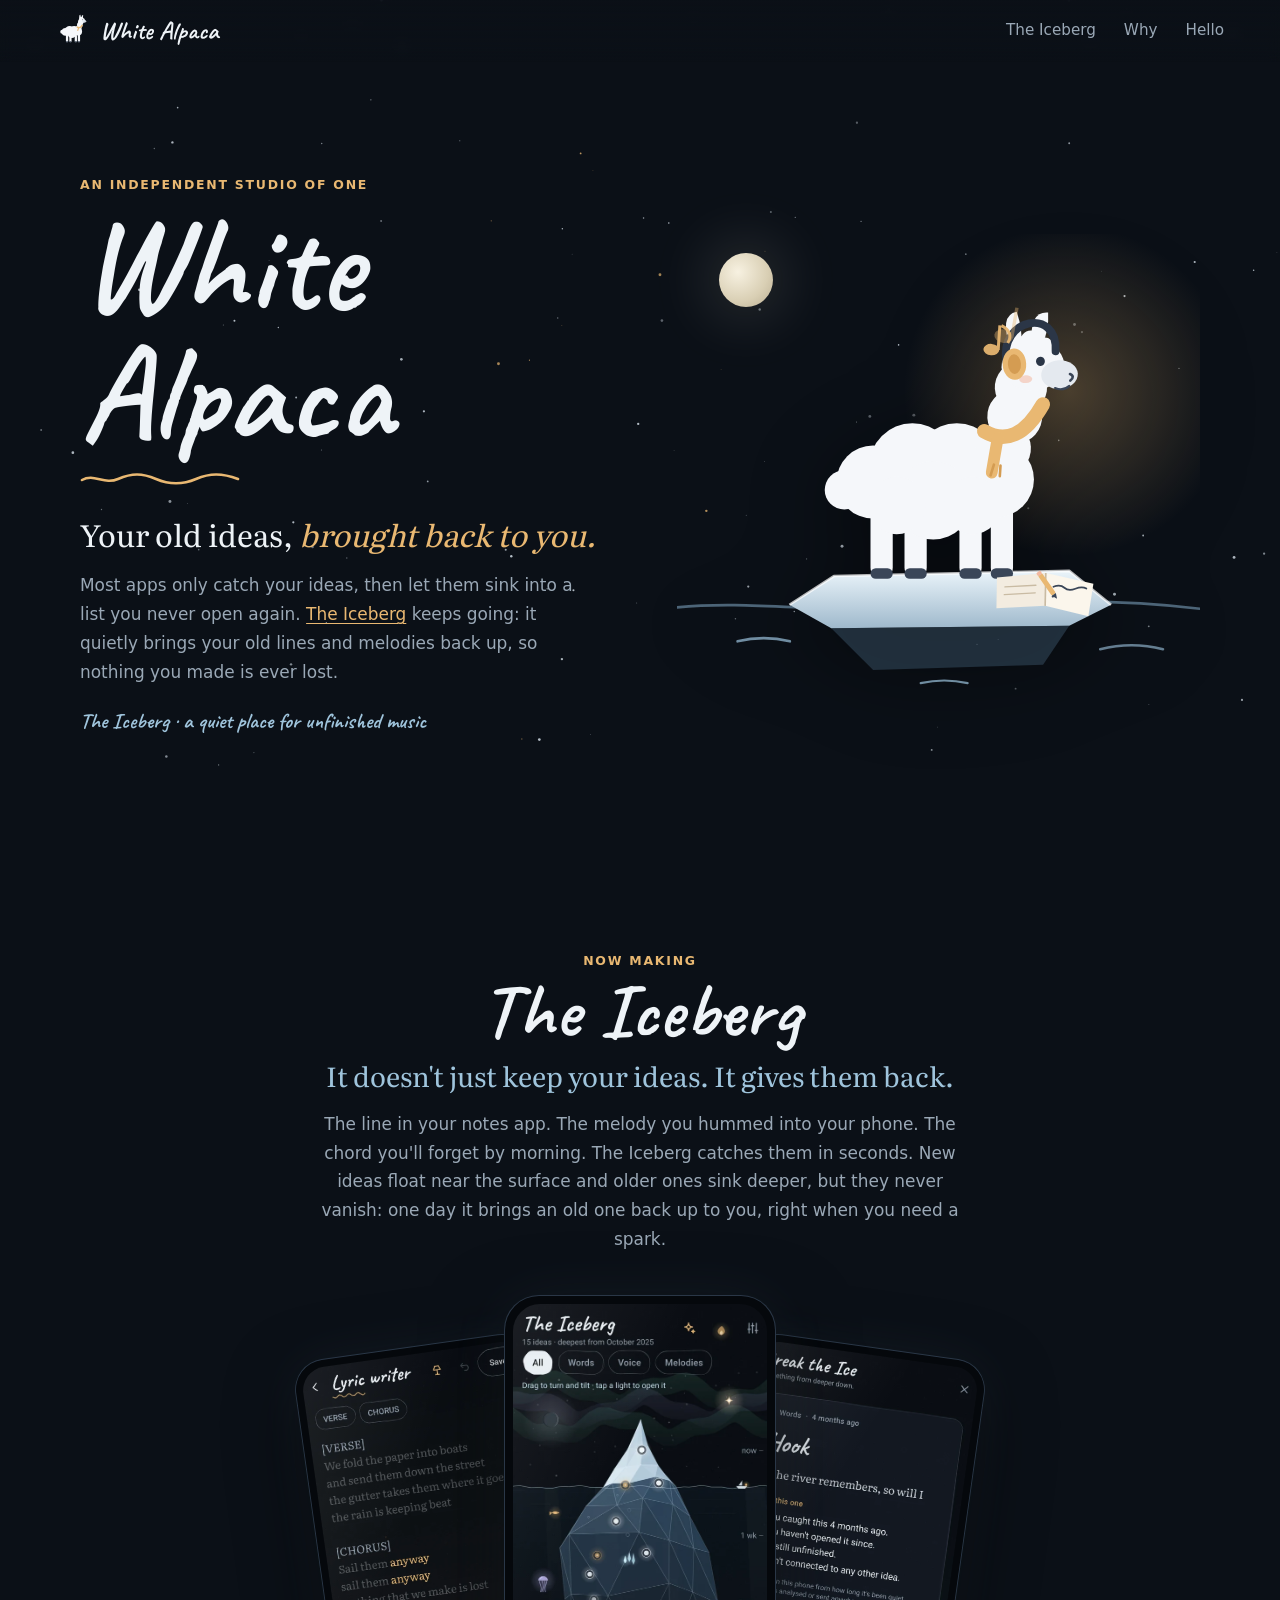
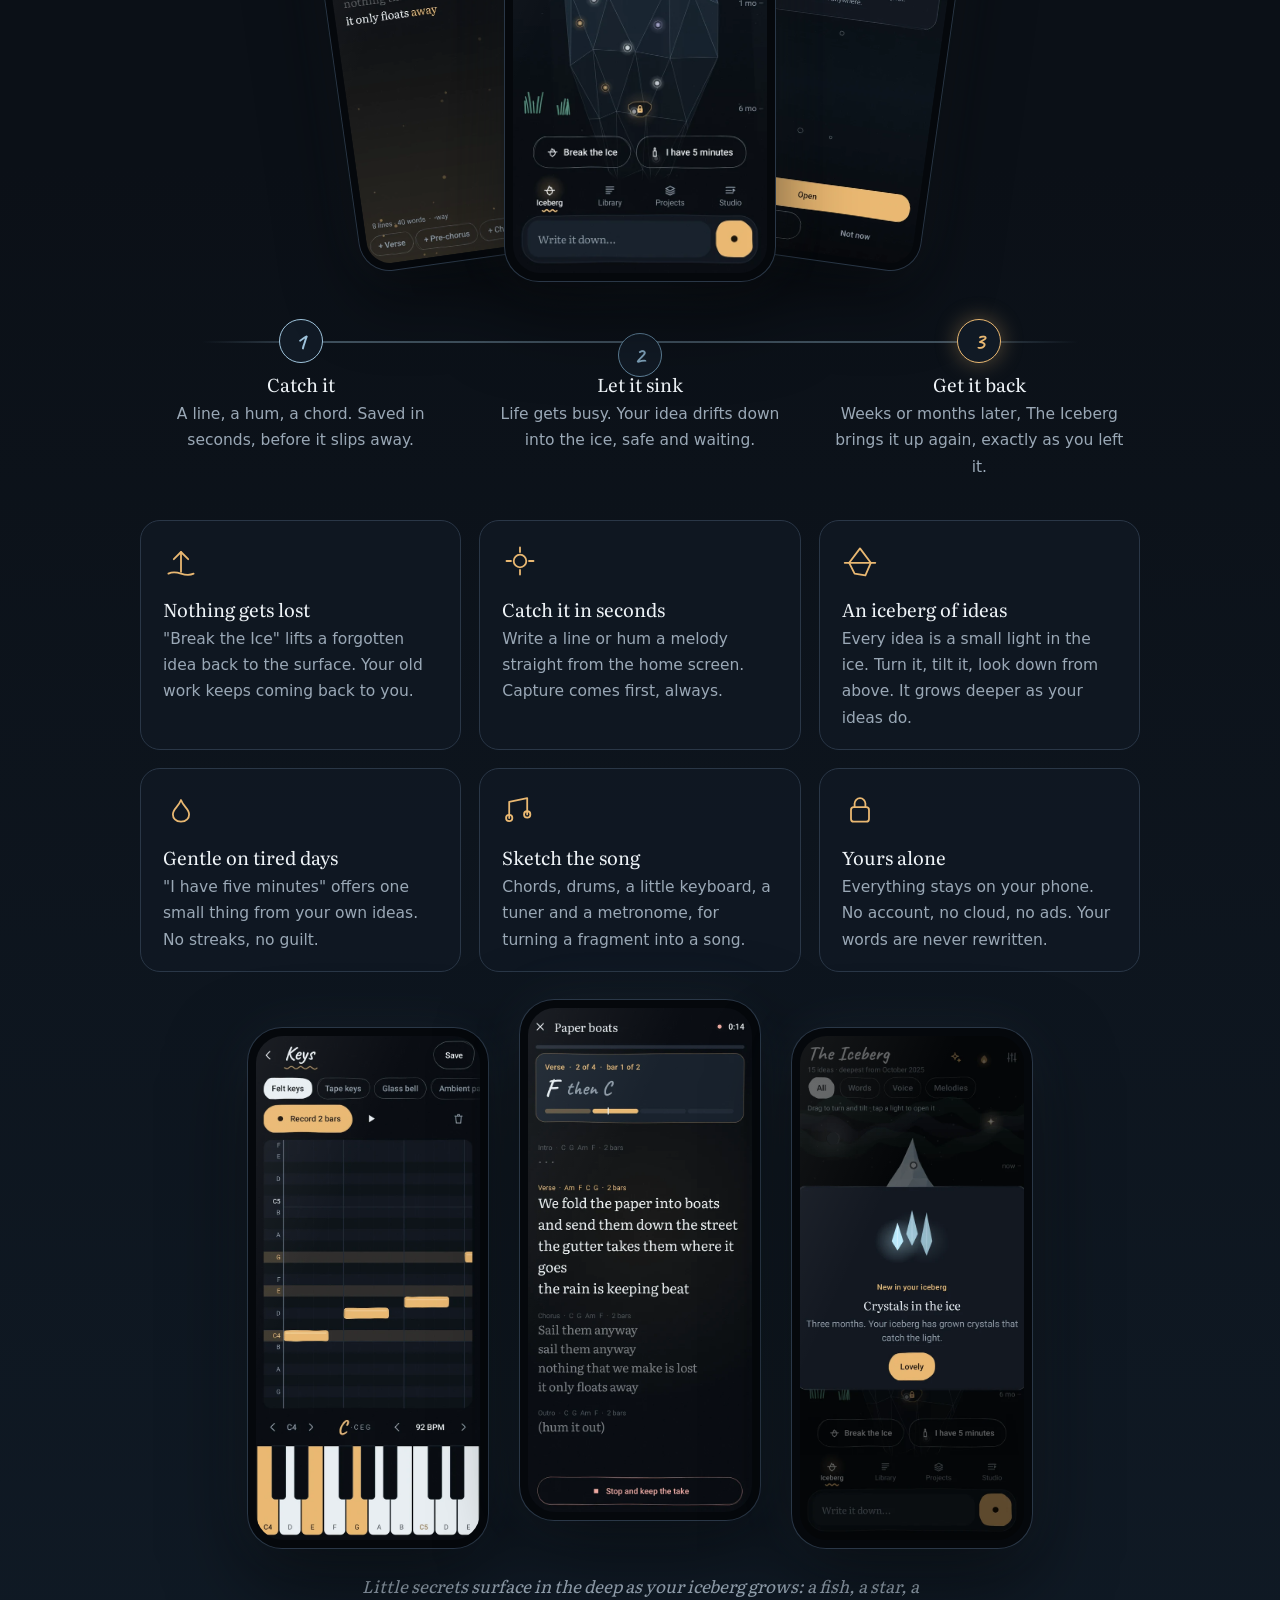
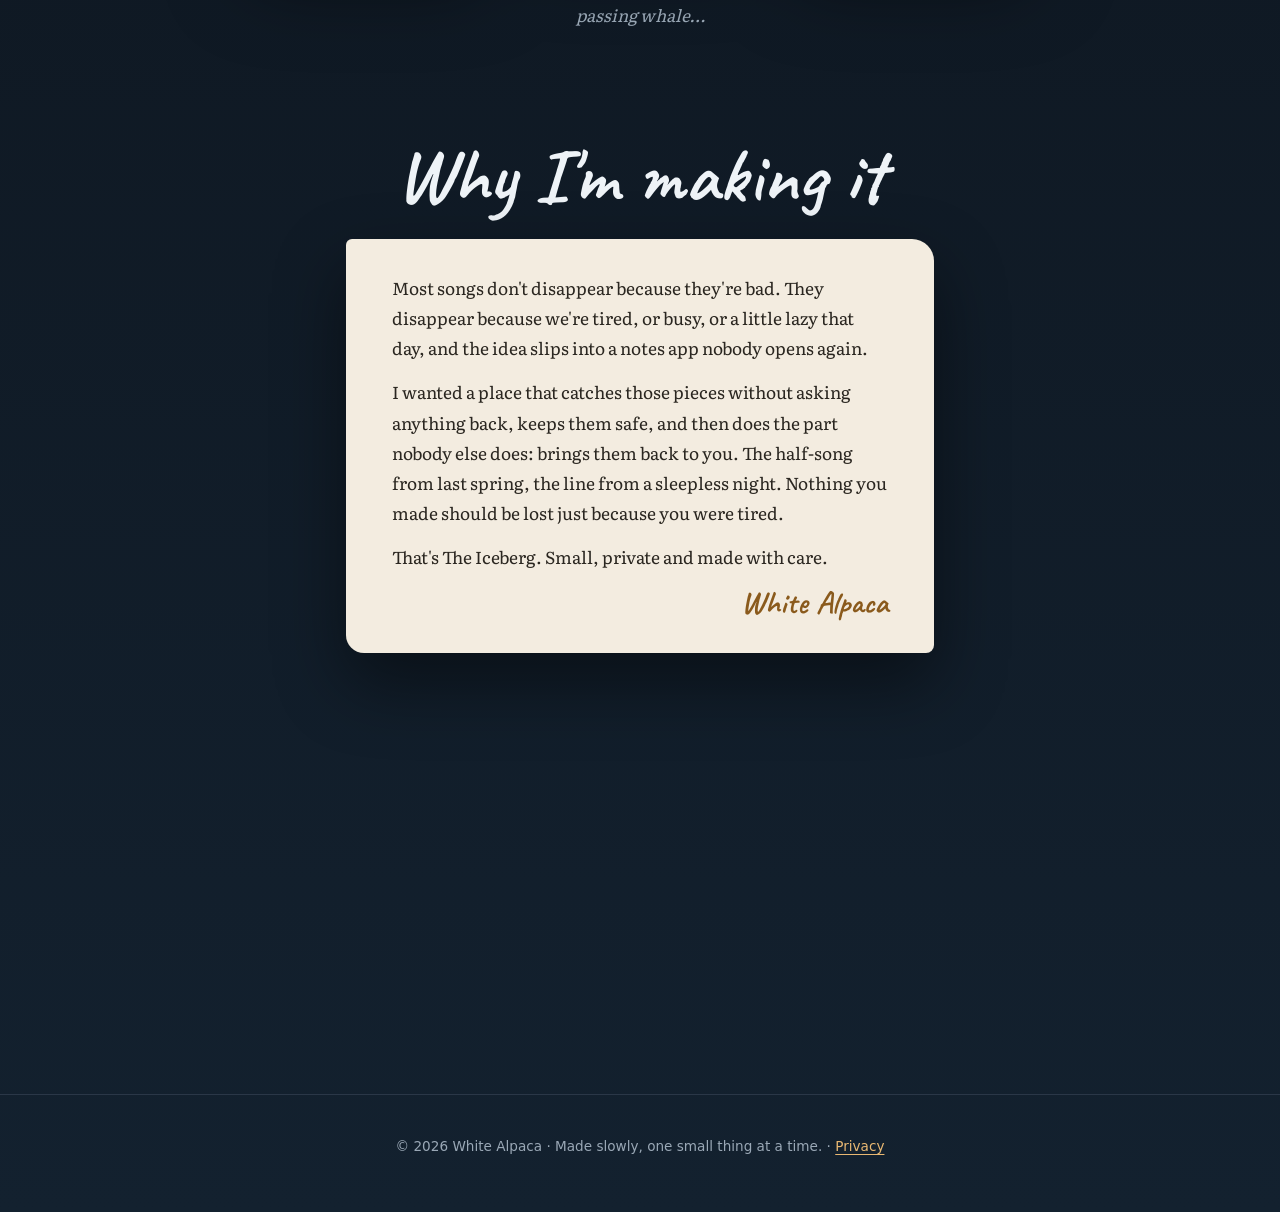
==== index.html @ 3c2e2bde "Add the site: pages, styles, alpaca art, screens, fonts, privacy policy" ====
<!doctype html>
<html lang="en">
<head>
  <meta charset="utf-8">
  <meta name="viewport" content="width=device-width, initial-scale=1">
  <title>White Alpaca</title>
  <meta name="description" content="The Iceberg doesn't just catch your song ideas. It brings your old ones back, so nothing you made is ever lost. Made by White Alpaca, an independent studio of one.">
  <meta property="og:title" content="White Alpaca">
  <meta property="og:description" content="The Iceberg doesn't just catch your song ideas. It brings your old ones back, so nothing is lost.">
  <meta property="og:image" content="https://whitepalpaca.github.io/assets/share.png">
  <meta property="og:url" content="https://whitepalpaca.github.io/">
  <meta property="og:type" content="website">
  <meta name="twitter:card" content="summary_large_image">
  <link rel="canonical" href="https://whitepalpaca.github.io/">
  <meta name="theme-color" content="#0b1017">
  <link rel="icon" href="assets/alpaca.svg" type="image/svg+xml">
  <link rel="stylesheet" href="styles.css">
</head>
<body>
  <div class="sky" aria-hidden="true"><canvas id="stars"></canvas></div>

  <header class="top">
    <a class="mark" href="#top" aria-label="White Alpaca, home">
      <img src="assets/alpaca.svg" alt="" width="34" height="34">
      <span>White Alpaca</span>
    </a>
    <nav aria-label="Sections">
      <a href="#iceberg">The Iceberg</a>
      <a href="#why">Why</a>
      <a href="#hello">Hello</a>
    </nav>
  </header>

  <main id="top">
    <!-- Hero: the alpaca on its ice floe -->
    <section class="hero">
      <div class="hero-words">
        <p class="kicker reveal">An independent studio of one</p>
        <h1 class="reveal">White<br>Alpaca</h1>
        <svg class="squiggle reveal" viewBox="0 0 160 14" aria-hidden="true"><path d="M2 8 C 14 1, 24 13, 38 7 S 62 1, 76 7 S 102 13, 116 7 S 142 1, 158 7"/></svg>
        <p class="lead reveal">Your old ideas, <em>brought back to you.</em></p>
        <p class="reveal">Most apps only catch your ideas, then let them sink into a list you never open again. <a href="#iceberg">The Iceberg</a> keeps going: it quietly brings your old lines and melodies back up, so nothing you made is ever lost.</p>
        <p class="reveal small-sign">The Iceberg · a quiet place for unfinished music</p>
      </div>
      <figure class="hero-art reveal" aria-label="A white alpaca on a small ice floe under the stars, nodding along to music in her headphones while lyrics write themselves into her notebook">
        <div class="moon" aria-hidden="true"></div>
        <img class="alpaca" src="assets/alpaca-scene.svg" alt="">
      </figure>
    </section>

    <!-- The app -->
    <section class="iceberg" id="iceberg">
      <div class="band-head">
        <p class="kicker reveal">Now making</p>
        <h2 class="reveal">The Iceberg</h2>
        <p class="tagline reveal">It doesn't just keep your ideas. It gives them back.</p>
        <p class="reveal narrow">The line in your notes app. The melody you hummed into your phone. The chord you'll forget by morning. The Iceberg catches them in seconds. New ideas float near the surface and older ones sink deeper, but they never vanish: one day it brings an old one back up to you, right when you need a spark.</p>
      </div>

      <div class="phones fan reveal" aria-label="Screens from The Iceberg">
        <figure class="phone p-left"><img src="assets/screens/room.webp" alt="The writing room: lyrics by a warm fireplace" loading="lazy"></figure>
        <figure class="phone p-mid"><img src="assets/screens/home.webp" alt="The home screen: your ideas as lights inside an iceberg" loading="lazy"></figure>
        <figure class="phone p-right"><img src="assets/screens/bti.webp" alt="Break the Ice: an old idea brought back up to the surface" loading="lazy"></figure>
      </div>

      <div class="resurface">
        <div class="steps">
          <div class="step reveal"><span class="num">1</span><h3>Catch it</h3><p>A line, a hum, a chord. Saved in seconds, before it slips away.</p></div>
          <div class="step reveal"><span class="num">2</span><h3>Let it sink</h3><p>Life gets busy. Your idea drifts down into the ice, safe and waiting.</p></div>
          <div class="step reveal"><span class="num">3</span><h3>Get it back</h3><p>Weeks or months later, The Iceberg brings it up again, exactly as you left it.</p></div>
        </div>
      </div>

      <ul class="things">
        <li class="reveal">
          <svg viewBox="0 0 40 40" aria-hidden="true"><path d="M20 32V10"/><path d="M12 18l8-8 8 8"/><path d="M6 34c4-2 8-2 14 0s10 2 14 0"/></svg>
          <h3>Nothing gets lost</h3>
          <p>"Break the Ice" lifts a forgotten idea back to the surface. Your old work keeps coming back to you.</p>
        </li>
        <li class="reveal">
          <svg viewBox="0 0 40 40" aria-hidden="true"><circle cx="20" cy="20" r="7"/><path d="M20 5v5M20 30v5M5 20h5M30 20h5"/></svg>
          <h3>Catch it in seconds</h3>
          <p>Write a line or hum a melody straight from the home screen. Capture comes first, always.</p>
        </li>
        <li class="reveal">
          <svg viewBox="0 0 40 40" aria-hidden="true"><path d="M8 22 L20 6 L32 22"/><path d="M8 22 L14 34 L26 36 L32 22"/><path d="M3 22h34"/></svg>
          <h3>An iceberg of ideas</h3>
          <p>Every idea is a small light in the ice. Turn it, tilt it, look down from above. It grows deeper as your ideas do.</p>
        </li>
        <li class="reveal">
          <svg viewBox="0 0 40 40" aria-hidden="true"><path d="M20 34c-6 0-9-4-9-8 0-6 6-8 9-16 3 8 9 10 9 16 0 4-3 8-9 8z"/></svg>
          <h3>Gentle on tired days</h3>
          <p>"I have five minutes" offers one small thing from your own ideas. No streaks, no guilt.</p>
        </li>
        <li class="reveal">
          <svg viewBox="0 0 40 40" aria-hidden="true"><path d="M8 30V12l20-4v18"/><circle cx="8" cy="30" r="3.5"/><circle cx="28" cy="26" r="3.5"/></svg>
          <h3>Sketch the song</h3>
          <p>Chords, drums, a little keyboard, a tuner and a metronome, for turning a fragment into a song.</p>
        </li>
        <li class="reveal">
          <svg viewBox="0 0 40 40" aria-hidden="true"><rect x="10" y="18" width="20" height="16" rx="3"/><path d="M14 18v-4a6 6 0 0 1 12 0v4"/></svg>
          <h3>Yours alone</h3>
          <p>Everything stays on your phone. No account, no cloud, no ads. Your words are never rewritten.</p>
        </li>
      </ul>

      <div class="phones row reveal" aria-label="More screens from The Iceberg">
        <figure class="phone"><img src="assets/screens/keys.webp" alt="Keys: playing a C major chord, with every note named" loading="lazy"></figure>
        <figure class="phone lift"><img src="assets/screens/sing.webp" alt="Singing over a song sketch with the words on screen" loading="lazy"></figure>
        <figure class="phone"><img src="assets/screens/reveal.webp" alt="A small discovery surfacing in the iceberg" loading="lazy"></figure>
      </div>
      <p class="caption reveal">Little secrets surface in the deep as your iceberg grows: a fish, a star, a passing whale…</p>
    </section>

    <!-- Why -->
    <section class="why" id="why">
      <h2 class="reveal">Why I'm making it</h2>
      <div class="letter reveal">
        <p>Most songs don't disappear because they're bad. They disappear because we're tired, or busy, or a little lazy that day, and the idea slips into a notes app nobody opens again.</p>
        <p>I wanted a place that catches those pieces without asking anything back, keeps them safe, and then does the part nobody else does: brings them back to you. The half-song from last spring, the line from a sleepless night. Nothing you made should be lost just because you were tired.</p>
        <p>That's The Iceberg. Small, private and made with care.</p>
        <p class="sign">White Alpaca</p>
      </div>
    </section>

    <!-- Hello -->
    <section class="hello" id="hello">
      <img class="hello-alpaca reveal" src="assets/alpaca.svg" alt="" width="96" height="96">
      <h2 class="reveal">Coming soon to Android</h2>
      <p class="reveal">The Iceberg is in its last stretch before release.</p>
    </section>
  </main>

  <footer>
    <p>© 2026 White Alpaca · Made slowly, one small thing at a time. · <a href="privacy.html">Privacy</a></p>
  </footer>

  <script src="script.js"></script>
</body>
</html>
---- styles.css ----
@font-face { font-family: "Caveat"; src: url("assets/fonts/caveat_bold.ttf") format("truetype"); font-weight: 700; font-display: swap; }
@font-face { font-family: "Literata"; src: url("assets/fonts/literata_display.ttf") format("truetype"); font-weight: 400 700; font-display: swap; }
@font-face { font-family: "Literata Text"; src: url("assets/fonts/literata_text.ttf") format("truetype"); font-weight: 400; font-display: swap; }

:root {
  --night: #0b1017;
  --night-2: #111a25;
  --sea: #13212f;
  --ink: #eef3f7;
  --muted: #9aa8b6;
  --line: #2a3747;
  --lamp: #e9b872;
  --ice: #9fc4dc;
  --hand: "Caveat", "Segoe Print", cursive;
  --serif: "Literata", Georgia, serif;
  --text: "Literata Text", Georgia, serif;
  --sans: system-ui, -apple-system, "Segoe UI", Roboto, sans-serif;
  --gutter: clamp(16px, 5vw, 56px);
}

* { box-sizing: border-box; }
html { scroll-behavior: smooth; }
body {
  margin: 0;
  background: linear-gradient(180deg, var(--night) 0%, var(--night) 40%, var(--sea) 100%);
  color: var(--ink);
  font: 400 1.06rem/1.7 var(--sans);
  -webkit-font-smoothing: antialiased;
  overflow-x: hidden;
}
a { color: var(--lamp); text-decoration-thickness: 1px; text-underline-offset: 3px; }
a:hover { color: #f4cf98; }
img { max-width: 100%; display: block; }

/* Stars behind everything */
.sky { position: fixed; inset: 0; z-index: -1; pointer-events: none; }
.sky canvas { width: 100%; height: 100%; }

/* Header */
.top {
  position: sticky; top: 0; z-index: 10;
  display: flex; align-items: center; justify-content: space-between;
  padding: 14px var(--gutter);
  background: linear-gradient(180deg, rgba(11,16,23,.92), rgba(11,16,23,.6) 70%, transparent);
  backdrop-filter: blur(6px);
}
.mark { display: flex; align-items: center; gap: 10px; color: var(--ink); text-decoration: none; font: 700 1.6rem/1 var(--hand); }
.top nav { display: flex; gap: clamp(14px, 3vw, 28px); }
.top nav a { color: var(--muted); text-decoration: none; font-size: .95rem; }
.top nav a:hover { color: var(--ink); }

main { padding: 0 var(--gutter); }
section { max-width: 1120px; margin: 0 auto; }

.kicker { margin: 0 0 6px; color: var(--lamp); font: 600 .78rem/1.4 var(--sans); letter-spacing: .14em; text-transform: uppercase; }
h1, h2 { font-family: var(--hand); font-weight: 700; line-height: .95; margin: 0; }
h1 { font-size: clamp(4.2rem, 13vw, 8.5rem); }
h2 { font-size: clamp(2.8rem, 8vw, 4.8rem); }
h3 { font: 600 1.15rem/1.3 var(--serif); margin: 10px 0 4px; }

/* Hero */
.hero {
  min-height: calc(100vh - 70px);
  display: grid; grid-template-columns: 1.05fr 1fr; align-items: center; gap: clamp(16px, 4vw, 48px);
  padding: 24px 0 40px;
}
.squiggle { width: 160px; height: 14px; margin: 14px 0 18px; }
.squiggle path { fill: none; stroke: var(--lamp); stroke-width: 2.6; stroke-linecap: round; stroke-dasharray: 220; stroke-dashoffset: 220; animation: draw 1.2s .5s ease-out forwards; }
@keyframes draw { to { stroke-dashoffset: 0; } }
.lead { font: 400 clamp(1.4rem, 3vw, 1.9rem)/1.35 var(--serif); margin: 0 0 14px; }
.hero-words p:not(.lead):not(.kicker) { color: var(--muted); max-width: 30em; }
.hero-art { position: relative; margin: 0; }
.hero-art .alpaca { width: 100%; filter: drop-shadow(0 18px 40px rgba(0,0,0,.45)); }
.moon {
  position: absolute; top: 4%; left: 8%; width: 54px; height: 54px; border-radius: 50%;
  background: radial-gradient(circle at 35% 35%, #f7f1e1, #d9cfb4 60%, #b9ae92);
  box-shadow: 0 0 60px 14px rgba(247,241,225,.12);
}

/* The Iceberg band */
.iceberg { padding: 60px 0 40px; }
.band-head { text-align: center; }
.tagline { font: 400 clamp(1.3rem, 3vw, 1.7rem)/1.3 var(--serif); margin: 10px 0 16px; color: var(--ice); }
.narrow { max-width: 38em; margin: 0 auto; color: var(--muted); }

/* Phones */
.phones { display: flex; justify-content: center; align-items: flex-end; margin: 56px auto 24px; }
.phone {
  margin: 0; width: clamp(150px, 24vw, 270px); aspect-ratio: 9 / 19.5;
  border-radius: 34px; padding: 8px; background: #05080c;
  box-shadow: 0 0 0 1px #2a3747, 0 30px 80px rgba(0,0,0,.55), 0 0 60px rgba(159,196,220,.08);
  position: relative; overflow: hidden;
}
.phone img { width: 100%; height: 100%; object-fit: cover; object-position: top; border-radius: 27px; }
.phone::after { /* soft glass reflection */
  content: ""; position: absolute; inset: 8px; border-radius: 27px; pointer-events: none;
  background: linear-gradient(115deg, rgba(255,255,255,.07), transparent 35%);
}
.fan .phone { transition: transform .6s ease; }
.fan .p-left { transform: translateX(28%) rotate(-8deg) scale(.88); z-index: 1; }
.fan .p-mid { z-index: 2; transform: translateY(-14px); }
.fan .p-right { transform: translateX(-28%) rotate(8deg) scale(.88); z-index: 1; }
.fan:hover .p-left { transform: translateX(18%) rotate(-11deg) scale(.88); }
.fan:hover .p-right { transform: translateX(-18%) rotate(11deg) scale(.88); }
.row { gap: clamp(10px, 3vw, 32px); }
.row .phone { width: clamp(130px, 22vw, 240px); }
.row .lift { transform: translateY(-28px); }
.caption { text-align: center; color: var(--muted); font-style: italic; font-family: var(--text); margin: 0 auto; max-width: 34em; }

/* Things it does */
.things {
  list-style: none; padding: 0; margin: 40px auto 30px; max-width: 1000px;
  display: grid; grid-template-columns: repeat(3, 1fr); gap: 18px;
}
.things li {
  padding: 22px 22px 18px; border-radius: 20px;
  background: rgba(17,26,37,.72); border: 1px solid var(--line);
}
.things svg { width: 36px; height: 36px; fill: none; stroke: var(--lamp); stroke-width: 2; stroke-linecap: round; stroke-linejoin: round; }
.things p { margin: 0; color: var(--muted); font-size: .97rem; }

/* Why */
.why { padding: 70px 0 40px; display: grid; justify-items: center; }
.letter {
  margin-top: 26px; max-width: 34em; padding: 34px clamp(22px, 5vw, 46px);
  background: #f3ece0; color: #2a2620; border-radius: 6px 22px 8px 18px;
  box-shadow: 0 30px 70px rgba(0,0,0,.45); transform: rotate(-.6deg);
  font: 400 1.08rem/1.75 var(--text);
}
.letter p { margin: 0 0 14px; }
.sign { font: 700 2rem/1 var(--hand); color: #8a5a1c; text-align: right; margin: 6px 0 0 !important; }

/* Hello */
.hello { text-align: center; padding: 70px 0 90px; }
.hello-alpaca { margin: 0 auto 10px; animation: float 6s ease-in-out infinite; }
.hello p { color: var(--muted); }
@keyframes float { 0%,100% { transform: translateY(0); } 50% { transform: translateY(-8px); } }

footer { text-align: center; color: var(--muted); font-size: .85rem; padding: 26px var(--gutter) 40px; border-top: 1px solid var(--line); }

/* Gentle reveal on scroll (only when JS runs and motion is welcome) */
.js .reveal { opacity: 0; transform: translateY(18px); transition: opacity .8s ease, transform .8s ease; }
.js .reveal.seen { opacity: 1; transform: none; }

/* Phones and small screens */
@media (max-width: 820px) {
  .hero { grid-template-columns: 1fr; min-height: auto; text-align: left; padding-top: 10px; }
  .hero-art { max-width: 420px; margin: 0 auto; }
  .things { grid-template-columns: 1fr; }
  .top nav a:not(:first-child) { display: none; }
}
@media (max-width: 520px) {
  .fan .p-left, .fan .p-right { display: none; }
  .fan .p-mid { transform: none; width: 72%; }
  .row .phone:not(.lift) { display: none; }
  .row .lift { transform: none; width: 72%; }
}

@media (prefers-reduced-motion: reduce) {
  html { scroll-behavior: auto; }
  .squiggle path { animation: none; stroke-dashoffset: 0; }
  .hello-alpaca { animation: none; }
  .fan .phone { transition: none; }
  .js .reveal { opacity: 1; transform: none; transition: none; }
}

/* Resurfacing: the heart of it */
.lead em { font-style: italic; color: var(--lamp); }
.small-sign { font-family: var(--hand); font-size: 1.35rem !important; color: var(--ice) !important; margin-top: 4px; }
.resurface { max-width: 1000px; margin: 10px auto 0; }
.steps { display: grid; grid-template-columns: repeat(3, 1fr); gap: 18px; position: relative; }
.steps::before { /* the water line the ideas sink under and come back through */
  content: ""; position: absolute; left: 6%; right: 6%; top: 22px; height: 2px;
  background: linear-gradient(90deg, transparent, var(--ice) 15%, var(--ice) 85%, transparent); opacity: .35;
}
.step { text-align: center; padding: 0 10px; position: relative; }
.step .num {
  display: inline-grid; place-items: center; width: 44px; height: 44px; border-radius: 50%;
  background: var(--night-2); border: 1.5px solid var(--ice); color: var(--ice); font: 700 1.5rem/1 var(--hand);
}
.step:nth-child(2) .num { transform: translateY(14px); border-color: #5f8199; color: #7fa3bb; }
.step:nth-child(3) .num { border-color: var(--lamp); color: var(--lamp); box-shadow: 0 0 22px rgba(233,184,114,.35); }
.step p { color: var(--muted); margin: 0; font-size: .97rem; }
@media (max-width: 820px) {
  .steps { grid-template-columns: 1fr; gap: 26px; }
  .steps::before { display: none; }
  .step:nth-child(2) .num { transform: none; }
}

/* Plain document pages (privacy) */
.doc { max-width: 760px; padding: 30px 0 70px; }
.doc-title { font-size: clamp(3.2rem, 10vw, 5rem); margin-bottom: 8px; }
.doc-body { transform: none; max-width: none; font-size: 1rem; }
.doc-body h2 { font: 600 1.25rem/1.3 var(--serif); margin: 26px 0 8px; color: #2a2620; }
.doc-body a { color: #8a5a1c; }
.doc-body code { font-size: .88em; background: #e6dccb; padding: 1px 5px; border-radius: 4px; }
.doc-body ul { padding-left: 1.2em; }
.doc-body table { width: 100%; border-collapse: collapse; font-size: .93rem; margin: 6px 0 10px; display: block; overflow-x: auto; }
.doc-body th, .doc-body td { text-align: left; vertical-align: top; padding: 8px 10px; border-bottom: 1px solid #d9ccb6; }
.doc-body th { font-weight: 600; }
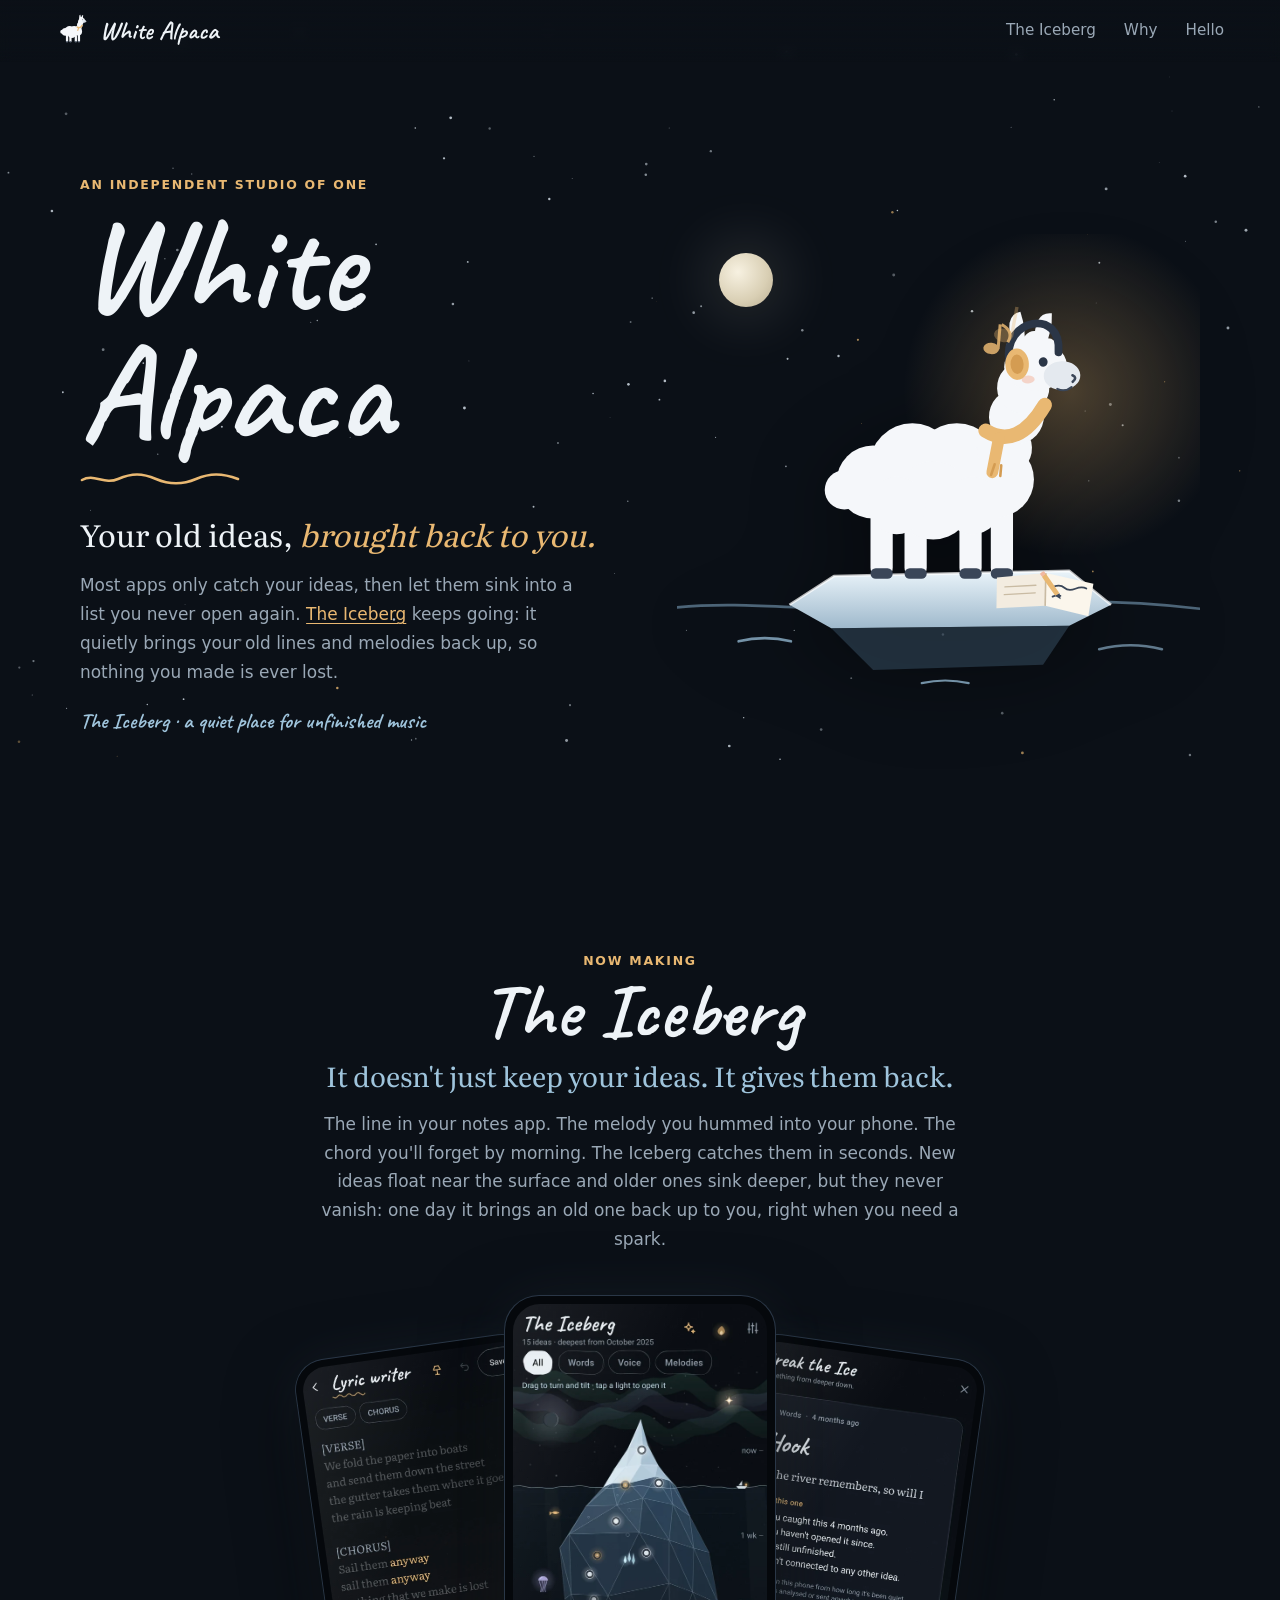
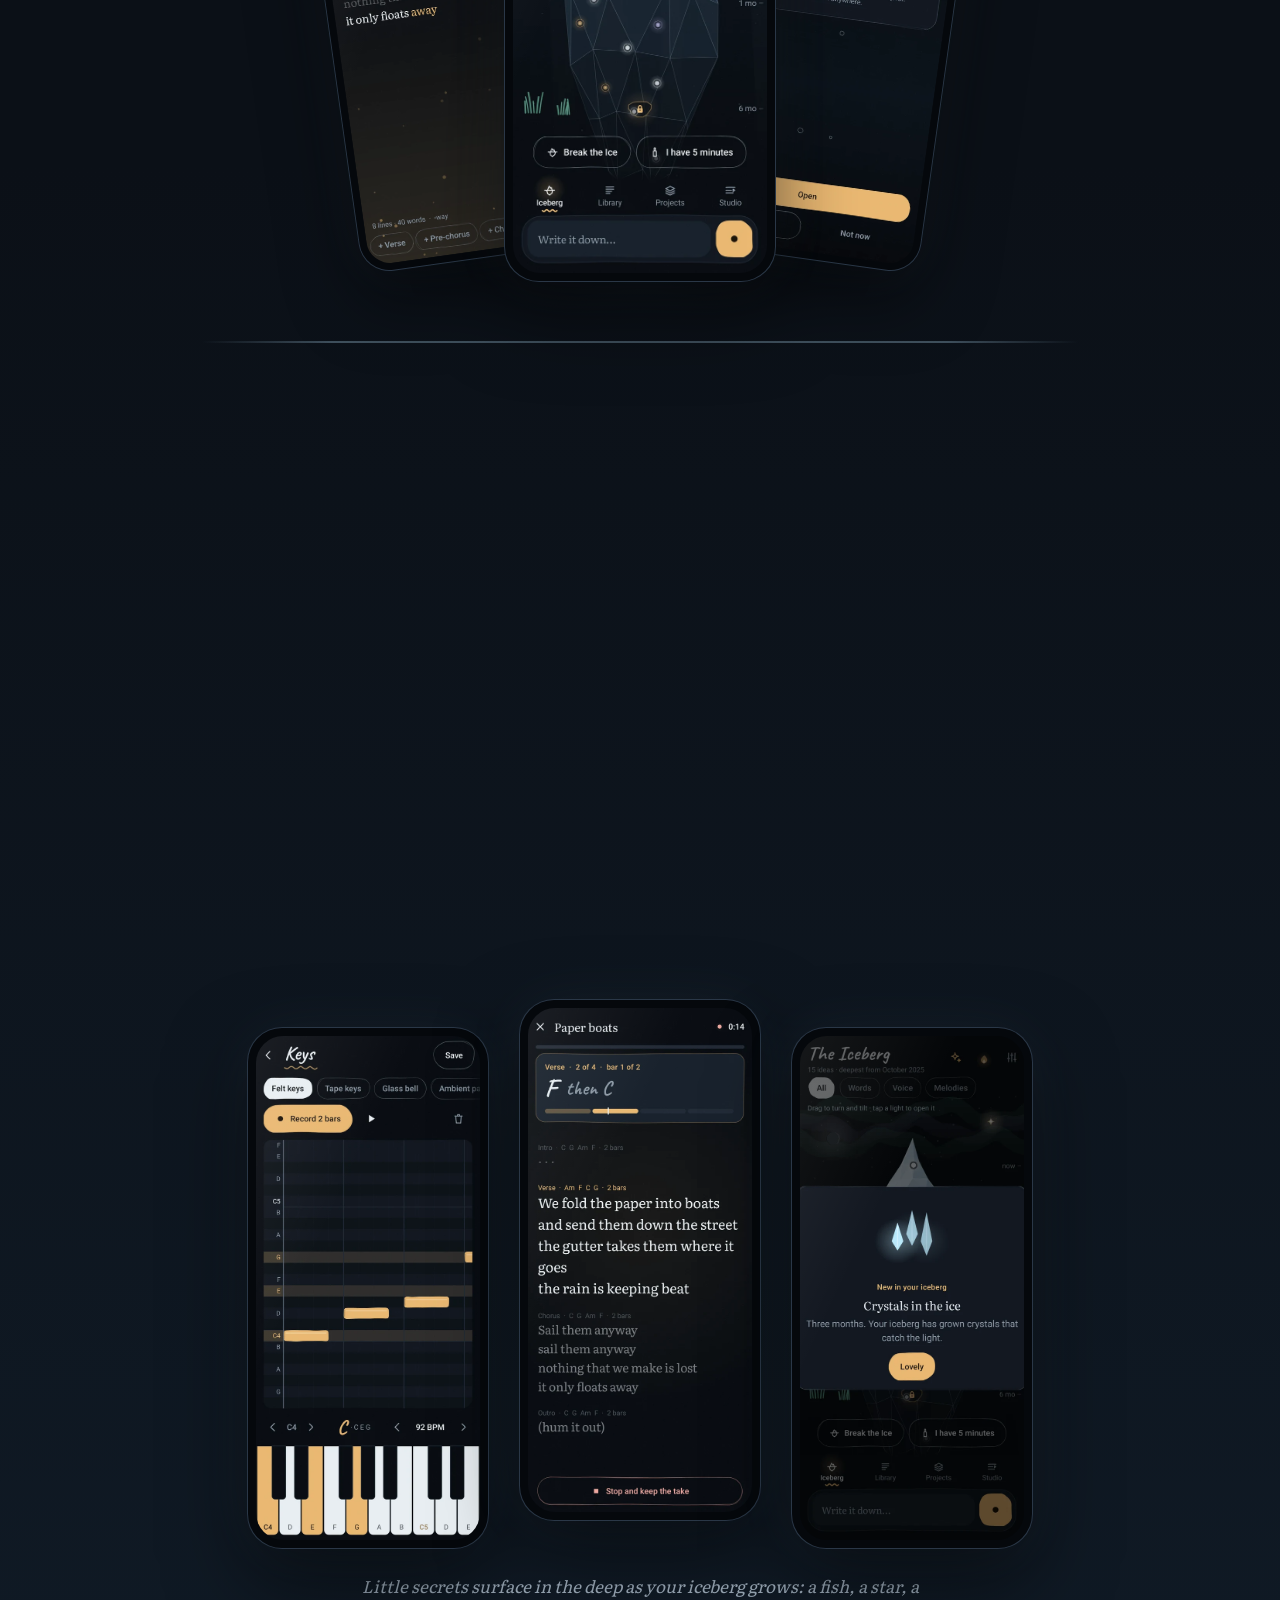
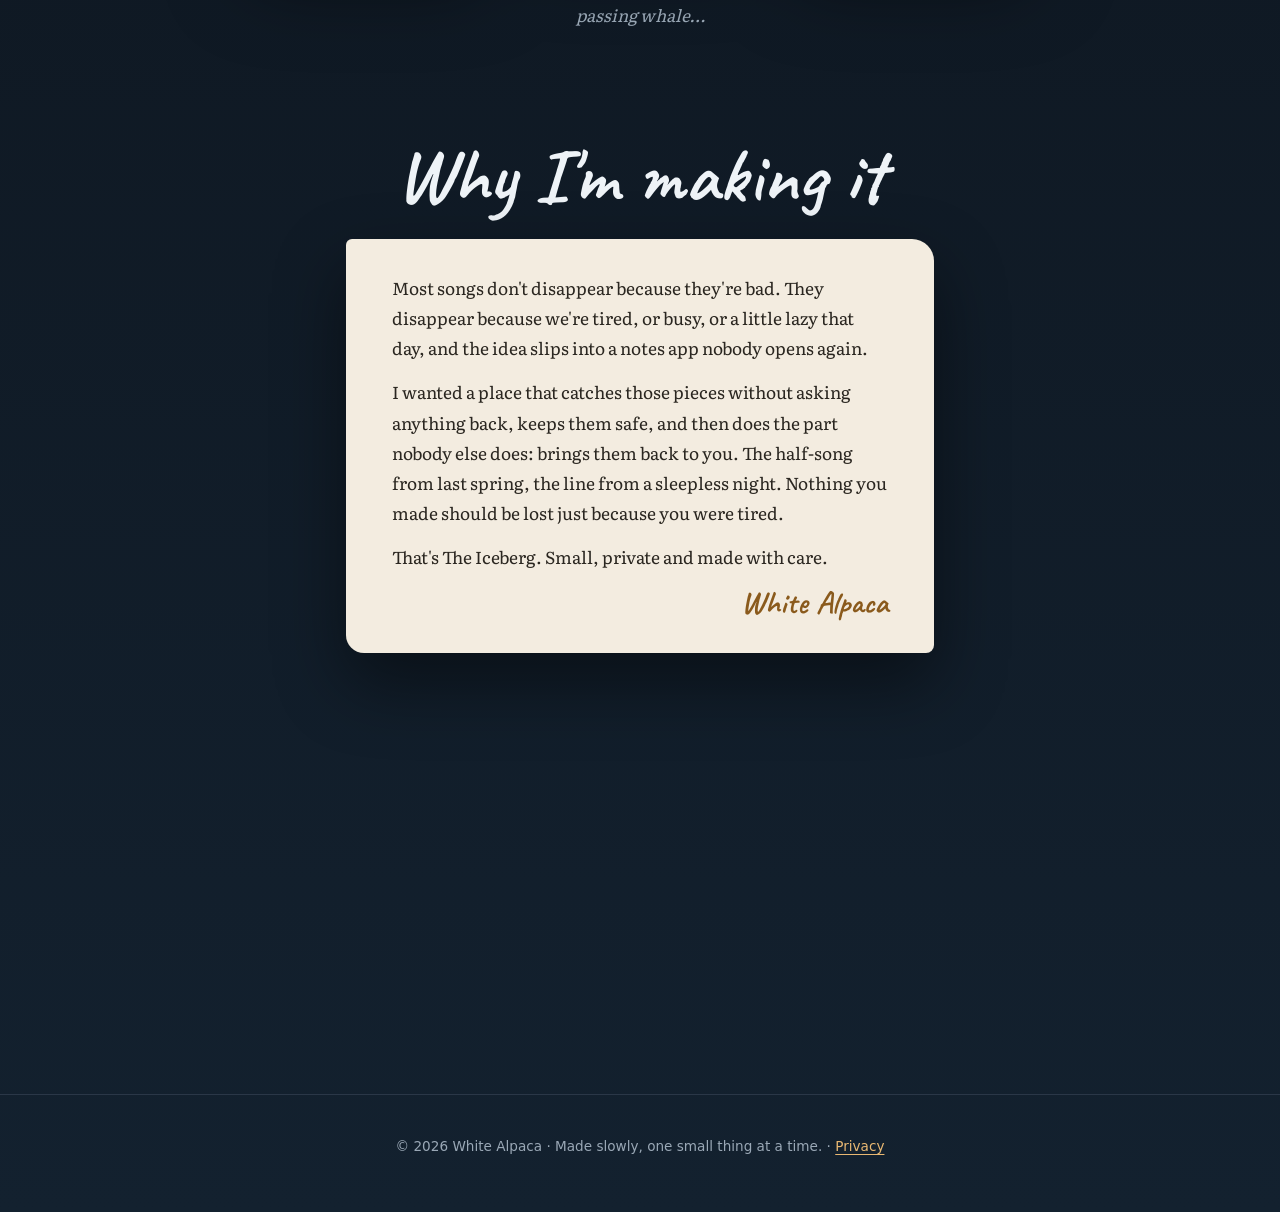
==== commit 35402173: "Use the whitealpaca.tech domain" ====
--- a/index.html
+++ b/index.html
@@ -7,11 +7,11 @@
   <meta name="description" content="The Iceberg doesn't just catch your song ideas. It brings your old ones back, so nothing you made is ever lost. Made by White Alpaca, an independent studio of one.">
   <meta property="og:title" content="White Alpaca">
   <meta property="og:description" content="The Iceberg doesn't just catch your song ideas. It brings your old ones back, so nothing is lost.">
-  <meta property="og:image" content="https://whitepalpaca.github.io/assets/share.png">
-  <meta property="og:url" content="https://whitepalpaca.github.io/">
+  <meta property="og:image" content="https://whitealpaca.tech/assets/share.png">
+  <meta property="og:url" content="https://whitealpaca.tech/">
   <meta property="og:type" content="website">
   <meta name="twitter:card" content="summary_large_image">
-  <link rel="canonical" href="https://whitepalpaca.github.io/">
+  <link rel="canonical" href="https://whitealpaca.tech/">
   <meta name="theme-color" content="#0b1017">
   <link rel="icon" href="assets/alpaca.svg" type="image/svg+xml">
   <link rel="stylesheet" href="styles.css">
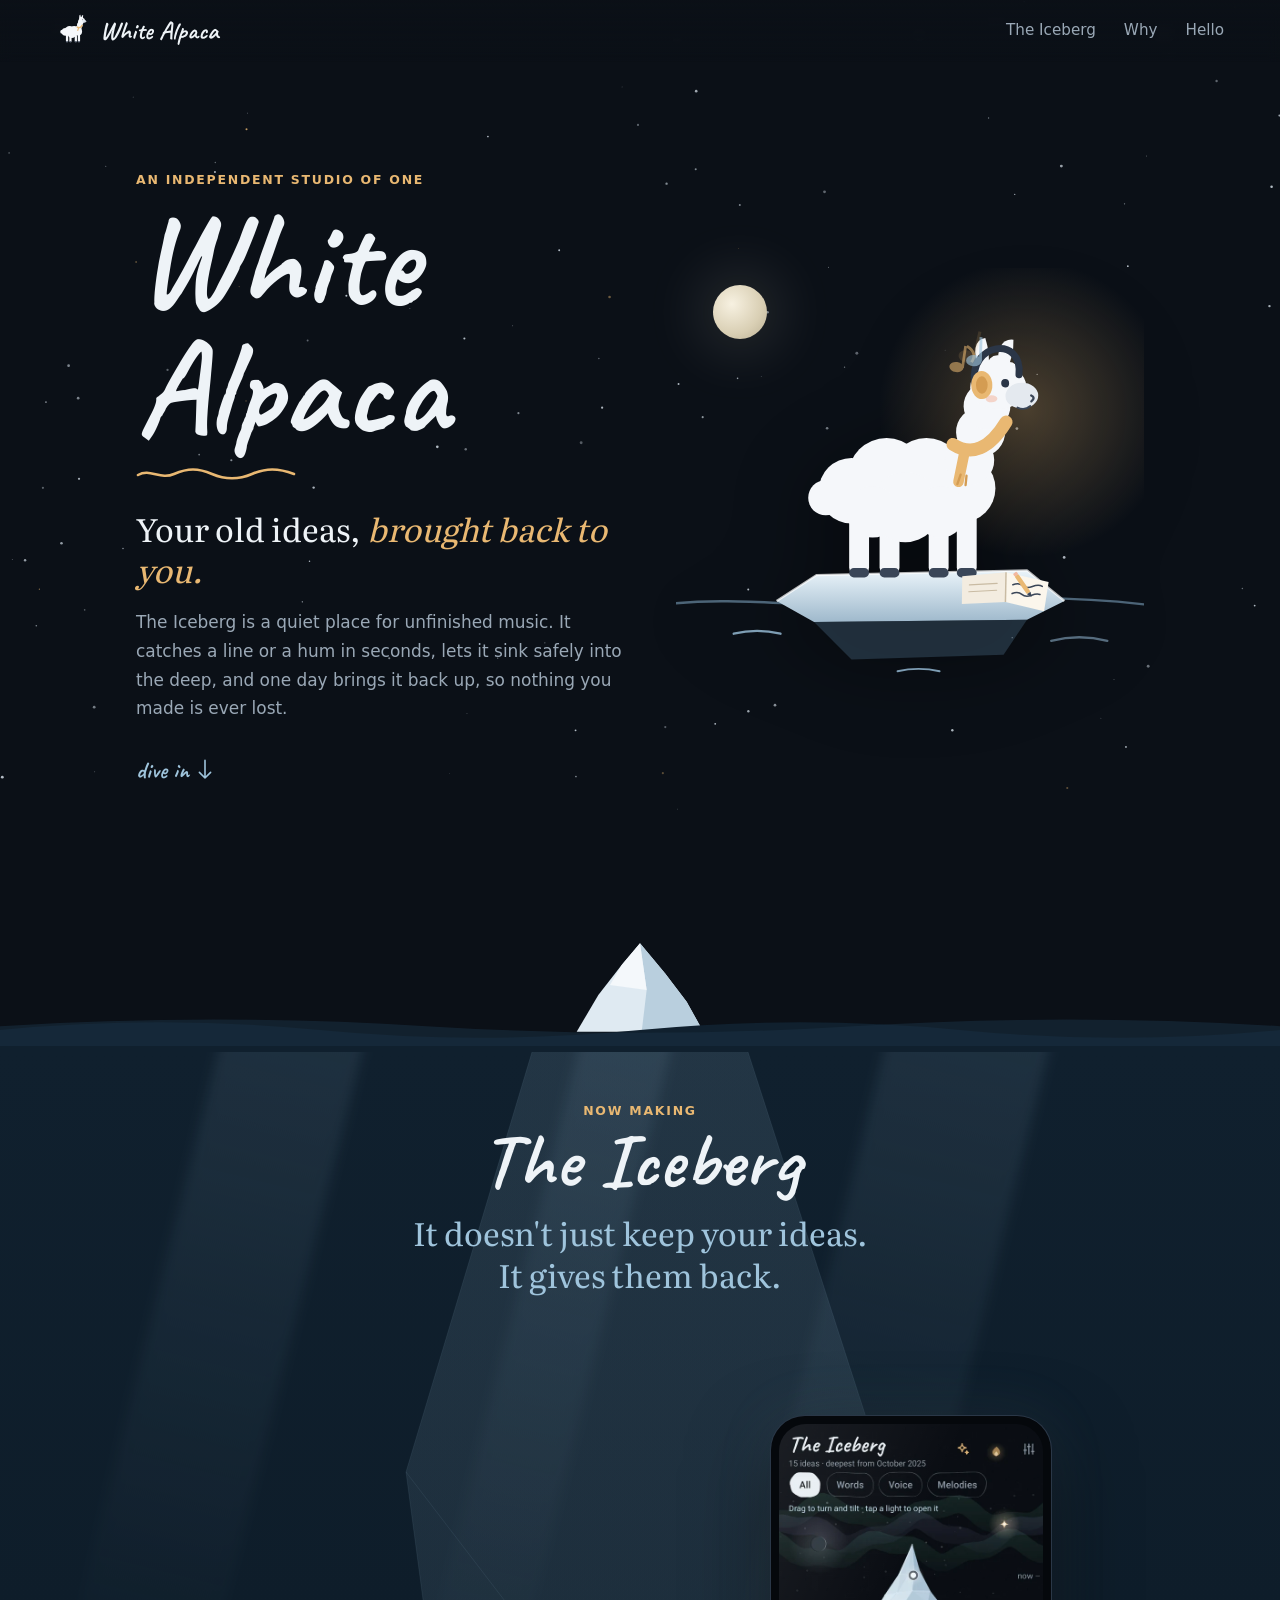
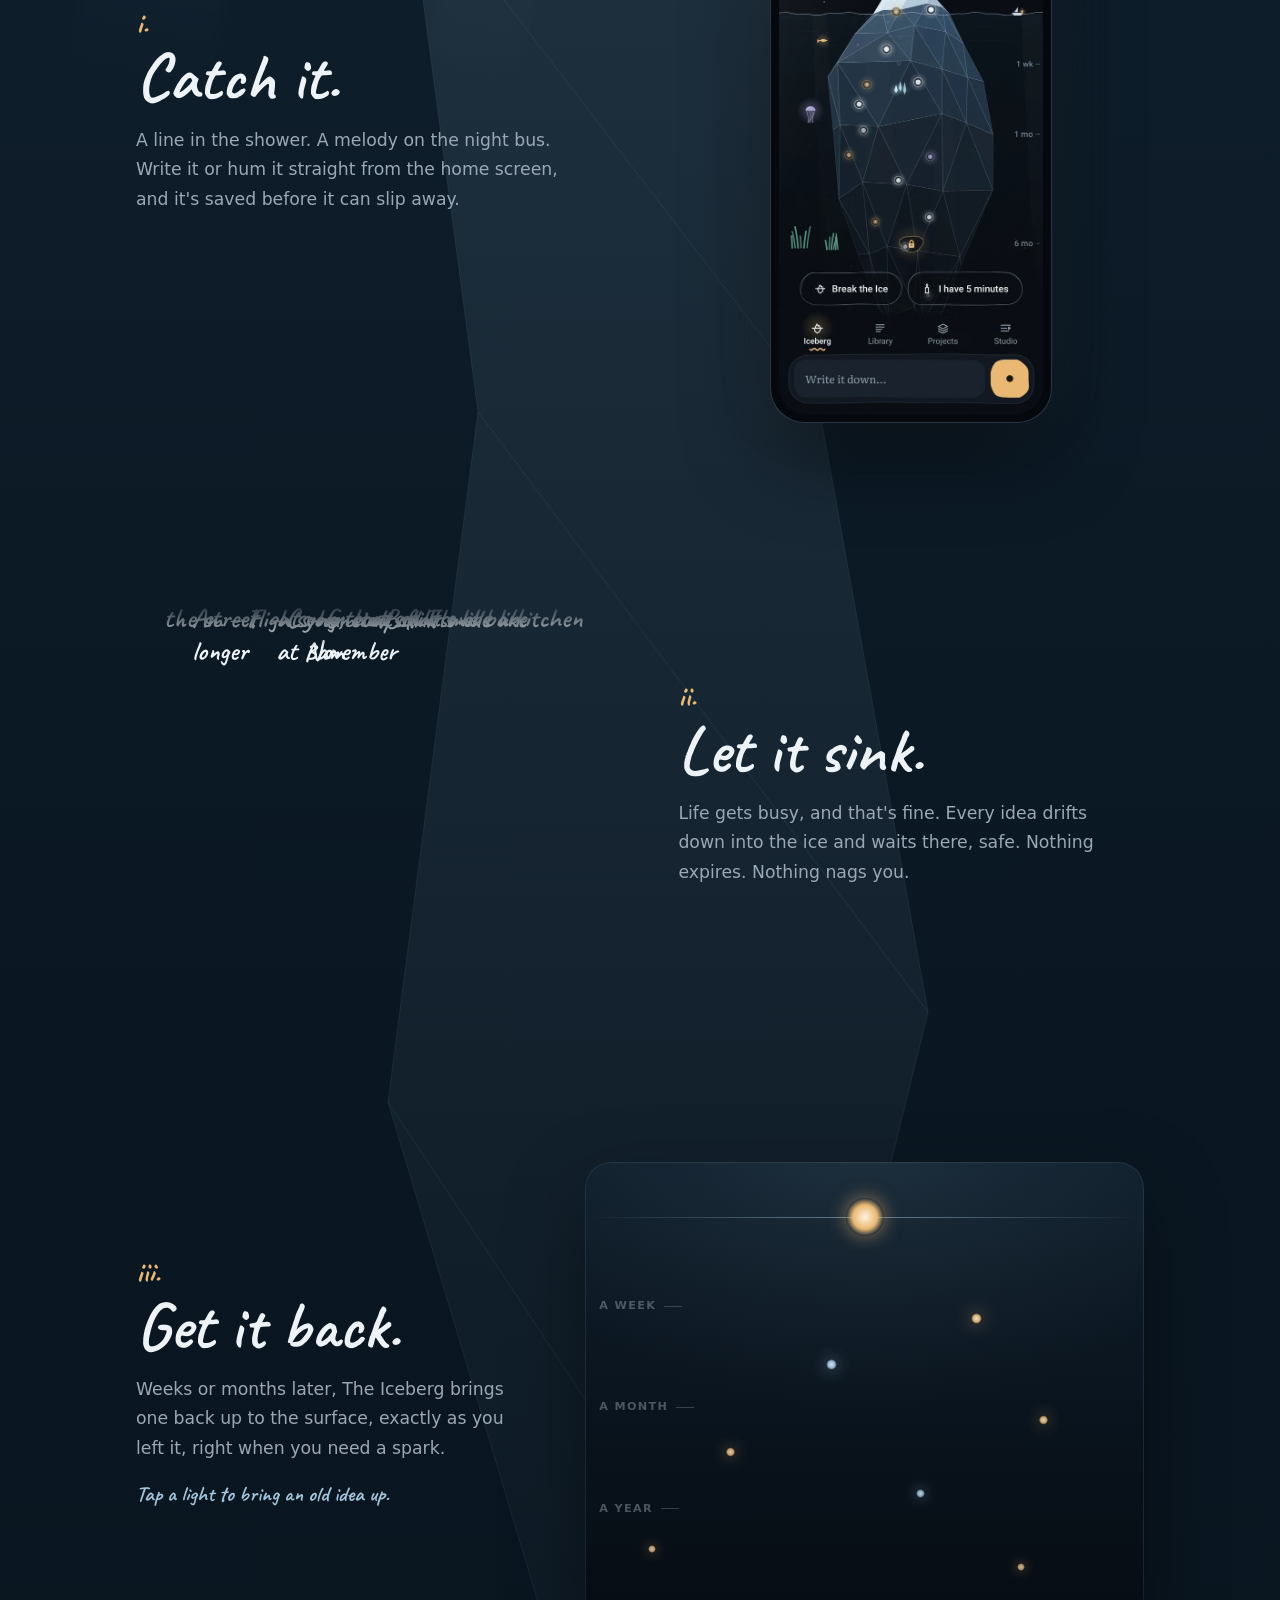
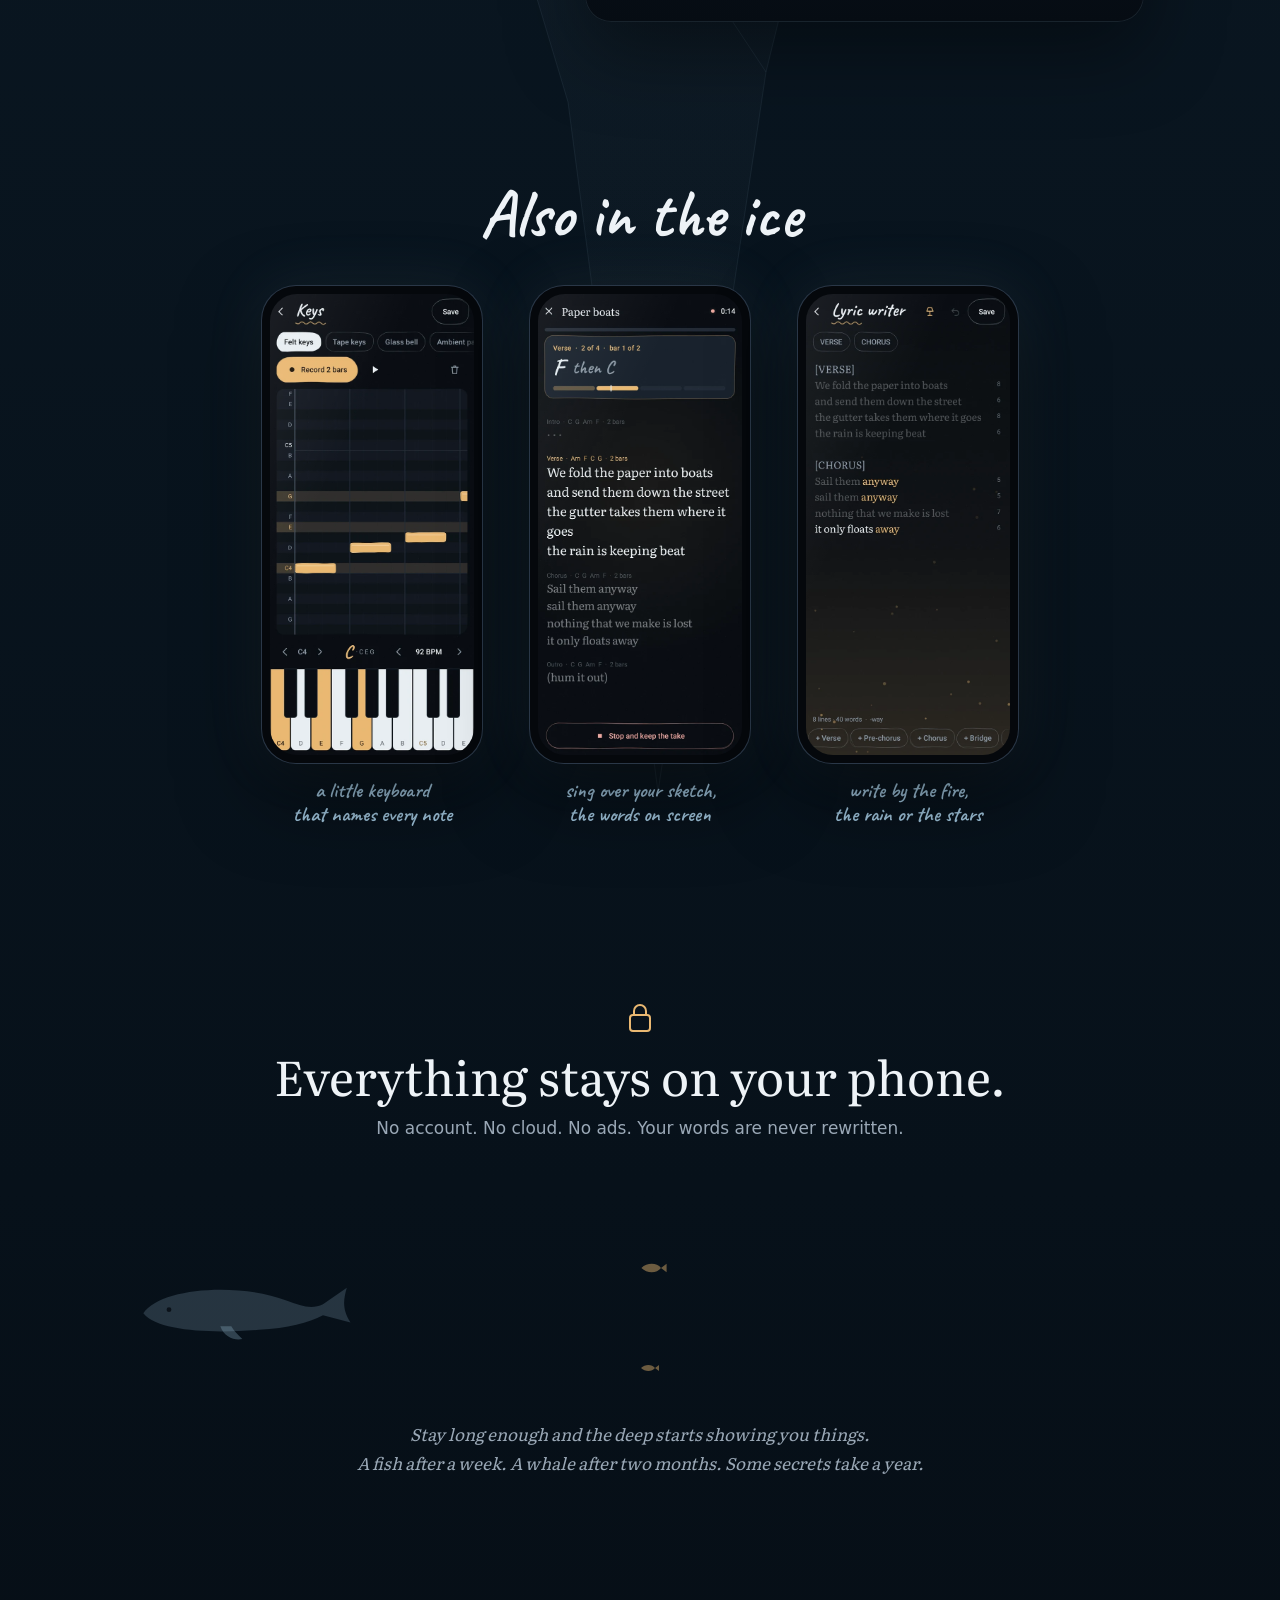
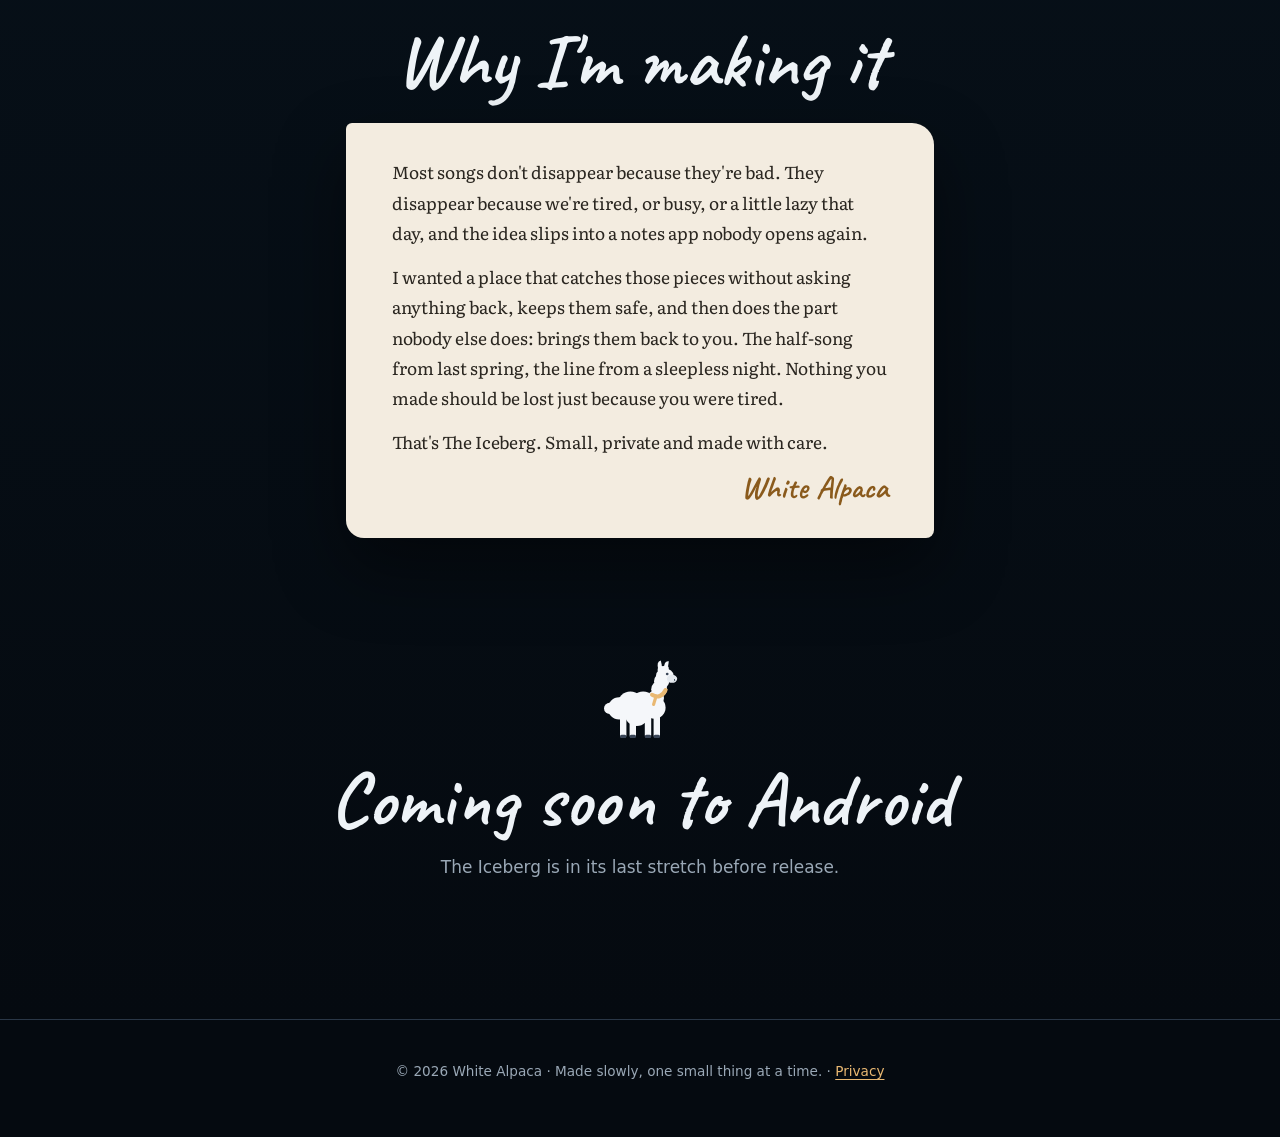
==== commit 29856166: "A deeper site: scroll sinks from the stars into the sea; tap a light to bring an old idea back up" ====
--- a/index.html
+++ b/index.html
@@ -16,8 +16,8 @@
   <link rel="icon" href="assets/alpaca.svg" type="image/svg+xml">
   <link rel="stylesheet" href="styles.css">
 </head>
-<body>
-  <div class="sky" aria-hidden="true"><canvas id="stars"></canvas></div>
+<body class="home">
+  <div class="sky" aria-hidden="true"><canvas id="sea"></canvas></div>
 
   <header class="top">
     <a class="mark" href="#top" aria-label="White Alpaca, home">
@@ -31,16 +31,22 @@
     </nav>
   </header>
 
+  <!-- A quiet depth gauge: the deeper you scroll, the older the ideas -->
+  <aside class="gauge" aria-hidden="true">
+    <span class="gauge-line"></span>
+    <span class="gauge-dot"><span class="gauge-label">the surface</span></span>
+  </aside>
+
   <main id="top">
-    <!-- Hero: the alpaca on its ice floe -->
-    <section class="hero">
+    <!-- Above the water -->
+    <section class="hero" data-depth="the surface">
       <div class="hero-words">
         <p class="kicker reveal">An independent studio of one</p>
         <h1 class="reveal">White<br>Alpaca</h1>
         <svg class="squiggle reveal" viewBox="0 0 160 14" aria-hidden="true"><path d="M2 8 C 14 1, 24 13, 38 7 S 62 1, 76 7 S 102 13, 116 7 S 142 1, 158 7"/></svg>
         <p class="lead reveal">Your old ideas, <em>brought back to you.</em></p>
-        <p class="reveal">Most apps only catch your ideas, then let them sink into a list you never open again. <a href="#iceberg">The Iceberg</a> keeps going: it quietly brings your old lines and melodies back up, so nothing you made is ever lost.</p>
-        <p class="reveal small-sign">The Iceberg · a quiet place for unfinished music</p>
+        <p class="reveal">The Iceberg is a quiet place for unfinished music. It catches a line or a hum in seconds, lets it sink safely into the deep, and one day brings it back up, so nothing you made is ever lost.</p>
+        <a class="dive reveal" href="#iceberg">dive in <svg viewBox="0 0 20 28" aria-hidden="true"><path d="M10 2v22M3 17l7 7 7-7"/></svg></a>
       </div>
       <figure class="hero-art reveal" aria-label="A white alpaca on a small ice floe under the stars, nodding along to music in her headphones while lyrics write themselves into her notebook">
         <div class="moon" aria-hidden="true"></div>
@@ -48,87 +54,122 @@
       </figure>
     </section>
 
-    <!-- The app -->
-    <section class="iceberg" id="iceberg">
-      <div class="band-head">
+    <!-- The waterline: the tip of the iceberg, then the sea -->
+    <div class="waterline" id="waterline" aria-hidden="true">
+      <svg class="tip" viewBox="0 0 240 110"><path class="f1" d="M120 4 L150 40 L176 74 L196 110 L44 110 L70 66 L98 30 Z"/><path class="f2" d="M120 4 L150 40 L176 74 L196 110 L122 110 L128 60 Z"/><path class="f3" d="M98 30 L120 4 L128 60 L84 54 Z"/></svg>
+      <svg class="wave w1" viewBox="0 0 1200 40" preserveAspectRatio="none"><path d="M0 20 Q 75 6 150 20 T 300 20 T 450 20 T 600 20 T 750 20 T 900 20 T 1050 20 T 1200 20 V40 H0 Z"/></svg>
+      <svg class="wave w2" viewBox="0 0 1200 40" preserveAspectRatio="none"><path d="M0 22 Q 100 10 200 22 T 400 22 T 600 22 T 800 22 T 1000 22 T 1200 22 V40 H0 Z"/></svg>
+    </div>
+
+    <div class="sea">
+      <div class="rays" aria-hidden="true"><i></i><i></i><i></i></div>
+      <svg class="berg" viewBox="0 0 1000 2000" preserveAspectRatio="none" aria-hidden="true">
+        <defs><linearGradient id="bergfill" x1="0" y1="0" x2="0" y2="1"><stop offset="0" stop-color="#9fc4dc" stop-opacity=".13"/><stop offset=".6" stop-color="#9fc4dc" stop-opacity=".05"/><stop offset="1" stop-color="#9fc4dc" stop-opacity="0"/></linearGradient></defs>
+        <path d="M380 0 L620 0 L760 260 L700 640 L820 1040 L640 1480 L520 1960 L420 1500 L220 1100 L320 640 L240 280 Z" fill="url(#bergfill)"/>
+        <path d="M380 0 L240 280 L320 640 L220 1100 L420 1500 L520 1960 M620 0 L760 260 L700 640 L820 1040 L640 1480 L520 1960 M240 280 L700 640 M320 640 L820 1040 M220 1100 L640 1480" fill="none" stroke="#9fc4dc" stroke-opacity=".08" vector-effect="non-scaling-stroke"/>
+      </svg>
+
+      <section class="intro" id="iceberg" data-depth="just below">
         <p class="kicker reveal">Now making</p>
         <h2 class="reveal">The Iceberg</h2>
-        <p class="tagline reveal">It doesn't just keep your ideas. It gives them back.</p>
-        <p class="reveal narrow">The line in your notes app. The melody you hummed into your phone. The chord you'll forget by morning. The Iceberg catches them in seconds. New ideas float near the surface and older ones sink deeper, but they never vanish: one day it brings an old one back up to you, right when you need a spark.</p>
-      </div>
+        <p class="tagline reveal">It doesn't just keep your ideas.<br>It gives them back.</p>
+      </section>
 
-      <div class="phones fan reveal" aria-label="Screens from The Iceberg">
-        <figure class="phone p-left"><img src="assets/screens/room.webp" alt="The writing room: lyrics by a warm fireplace" loading="lazy"></figure>
-        <figure class="phone p-mid"><img src="assets/screens/home.webp" alt="The home screen: your ideas as lights inside an iceberg" loading="lazy"></figure>
-        <figure class="phone p-right"><img src="assets/screens/bti.webp" alt="Break the Ice: an old idea brought back up to the surface" loading="lazy"></figure>
-      </div>
+      <!-- i. Catch it -->
+      <section class="chapter" data-depth="today">
+        <div class="chapter-words">
+          <p class="num reveal">i.</p>
+          <h3 class="reveal">Catch it.</h3>
+          <p class="reveal">A line in the shower. A melody on the night bus. Write it or hum it straight from the home screen, and it's saved before it can slip away.</p>
+        </div>
+        <figure class="phone floaty reveal"><img src="assets/screens/home.webp" alt="The Iceberg's home screen: your ideas as small lights inside an iceberg, with a box to write a new one" loading="lazy"></figure>
+      </section>
 
-      <div class="resurface">
-        <div class="steps">
-          <div class="step reveal"><span class="num">1</span><h3>Catch it</h3><p>A line, a hum, a chord. Saved in seconds, before it slips away.</p></div>
-          <div class="step reveal"><span class="num">2</span><h3>Let it sink</h3><p>Life gets busy. Your idea drifts down into the ice, safe and waiting.</p></div>
-          <div class="step reveal"><span class="num">3</span><h3>Get it back</h3><p>Weeks or months later, The Iceberg brings it up again, exactly as you left it.</p></div>
+      <!-- ii. Let it sink -->
+      <section class="chapter flip" data-depth="a month ago">
+        <div class="chapter-words">
+          <p class="num reveal">ii.</p>
+          <h3 class="reveal">Let it sink.</h3>
+          <p class="reveal">Life gets busy, and that's fine. Every idea drifts down into the ice and waits there, safe. Nothing expires. Nothing nags you.</p>
         </div>
-      </div>
+        <div class="sinking reveal" aria-hidden="true">
+          <p style="--x:6%;--d:0s">the streetlights hum in B flat</p>
+          <p style="--x:30%;--d:-4s">a song that sounds like a kitchen at 3am</p>
+          <p style="--x:12%;--d:-8s">Am – F – C – G, stay on F one bar longer</p>
+          <p style="--x:36%;--d:-12s">your coat still smells like November</p>
+        </div>
+      </section>
 
-      <ul class="things">
-        <li class="reveal">
-          <svg viewBox="0 0 40 40" aria-hidden="true"><path d="M20 32V10"/><path d="M12 18l8-8 8 8"/><path d="M6 34c4-2 8-2 14 0s10 2 14 0"/></svg>
-          <h3>Nothing gets lost</h3>
-          <p>"Break the Ice" lifts a forgotten idea back to the surface. Your old work keeps coming back to you.</p>
-        </li>
-        <li class="reveal">
-          <svg viewBox="0 0 40 40" aria-hidden="true"><circle cx="20" cy="20" r="7"/><path d="M20 5v5M20 30v5M5 20h5M30 20h5"/></svg>
-          <h3>Catch it in seconds</h3>
-          <p>Write a line or hum a melody straight from the home screen. Capture comes first, always.</p>
-        </li>
-        <li class="reveal">
-          <svg viewBox="0 0 40 40" aria-hidden="true"><path d="M8 22 L20 6 L32 22"/><path d="M8 22 L14 34 L26 36 L32 22"/><path d="M3 22h34"/></svg>
-          <h3>An iceberg of ideas</h3>
-          <p>Every idea is a small light in the ice. Turn it, tilt it, look down from above. It grows deeper as your ideas do.</p>
-        </li>
-        <li class="reveal">
-          <svg viewBox="0 0 40 40" aria-hidden="true"><path d="M20 34c-6 0-9-4-9-8 0-6 6-8 9-16 3 8 9 10 9 16 0 4-3 8-9 8z"/></svg>
-          <h3>Gentle on tired days</h3>
-          <p>"I have five minutes" offers one small thing from your own ideas. No streaks, no guilt.</p>
-        </li>
-        <li class="reveal">
-          <svg viewBox="0 0 40 40" aria-hidden="true"><path d="M8 30V12l20-4v18"/><circle cx="8" cy="30" r="3.5"/><circle cx="28" cy="26" r="3.5"/></svg>
-          <h3>Sketch the song</h3>
-          <p>Chords, drums, a little keyboard, a tuner and a metronome, for turning a fragment into a song.</p>
-        </li>
-        <li class="reveal">
-          <svg viewBox="0 0 40 40" aria-hidden="true"><rect x="10" y="18" width="20" height="16" rx="3"/><path d="M14 18v-4a6 6 0 0 1 12 0v4"/></svg>
-          <h3>Yours alone</h3>
-          <p>Everything stays on your phone. No account, no cloud, no ads. Your words are never rewritten.</p>
-        </li>
-      </ul>
+      <!-- iii. Get it back: try it -->
+      <section class="chapter wide" data-depth="a year ago">
+        <div class="chapter-words">
+          <p class="num reveal">iii.</p>
+          <h3 class="reveal">Get it back.</h3>
+          <p class="reveal">Weeks or months later, The Iceberg brings one back up to the surface, exactly as you left it, right when you need a spark.</p>
+          <p class="hint reveal">Tap a light to bring an old idea up.</p>
+        </div>
+        <div class="deep reveal" id="deep">
+          <span class="surface" aria-hidden="true"></span>
+          <span class="mark-age" style="top:30%">a week</span>
+          <span class="mark-age" style="top:52%">a month</span>
+          <span class="mark-age" style="top:74%">a year</span>
+          <button class="idea" style="--x:18%;--y:26%;--k:1" data-meta="3 weeks ago · lyric" data-text="the streetlights hum in B flat&#10;nobody else seems to hear it" aria-label="Bring up an idea from 3 weeks ago"></button>
+          <button class="idea" style="--x:70%;--y:34%;--k:.95" data-meta="6 weeks ago · chorus" data-text="I kept the porch light on for a ghost" aria-label="Bring up an idea from 6 weeks ago"></button>
+          <button class="idea ice" style="--x:44%;--y:44%;--k:.9" data-meta="2 months ago · voice memo · 0:14" data-text="♪ hummed on the night bus,&#10;fourteen seconds of something" aria-label="Bring up a voice memo from 2 months ago"></button>
+          <button class="idea" style="--x:82%;--y:56%;--k:.82" data-meta="4 months ago · title" data-text="Hymn for the Night Bus" aria-label="Bring up an idea from 4 months ago"></button>
+          <button class="idea" style="--x:26%;--y:63%;--k:.78" data-meta="7 months ago · second verse" data-text="your coat still smells like November&#10;I don't wash it, I don't wear it" aria-label="Bring up an idea from 7 months ago"></button>
+          <button class="idea ice" style="--x:60%;--y:72%;--k:.72" data-meta="11 months ago · hook" data-text="if the river remembers, so will I" aria-label="Bring up an idea from 11 months ago"></button>
+          <button class="idea" style="--x:12%;--y:84%;--k:.66" data-meta="1 year ago · lyric" data-text="we folded every promise into paper boats&#10;and let the gutter carry them to sea" aria-label="Bring up an idea from a year ago"></button>
+          <button class="idea" style="--x:78%;--y:88%;--k:.6" data-meta="2 years ago · old notebook" data-text="everything I meant to tell you&#10;fits inside a voicemail I never sent" aria-label="Bring up an idea from 2 years ago"></button>
+          <figure class="note" aria-live="polite"><p class="note-text"></p><p class="note-meta"></p></figure>
+        </div>
+      </section>
 
-      <div class="phones row reveal" aria-label="More screens from The Iceberg">
-        <figure class="phone"><img src="assets/screens/keys.webp" alt="Keys: playing a C major chord, with every note named" loading="lazy"></figure>
-        <figure class="phone lift"><img src="assets/screens/sing.webp" alt="Singing over a song sketch with the words on screen" loading="lazy"></figure>
-        <figure class="phone"><img src="assets/screens/reveal.webp" alt="A small discovery surfacing in the iceberg" loading="lazy"></figure>
-      </div>
-      <p class="caption reveal">Little secrets surface in the deep as your iceberg grows: a fish, a star, a passing whale…</p>
-    </section>
+      <!-- Also in the ice -->
+      <section class="tools" data-depth="deeper">
+        <h3 class="reveal">Also in the ice</h3>
+        <div class="tool-row">
+          <figure class="reveal"><div class="phone"><img src="assets/screens/keys.webp" alt="Keys: a small keyboard that names every note" loading="lazy"></div><figcaption>a little keyboard<br>that names every note</figcaption></figure>
+          <figure class="reveal"><div class="phone"><img src="assets/screens/sing.webp" alt="Singing over a song sketch with the words on screen" loading="lazy"></div><figcaption>sing over your sketch,<br>the words on screen</figcaption></figure>
+          <figure class="reveal"><div class="phone"><img src="assets/screens/room.webp" alt="The writing room: lyrics by a warm fire" loading="lazy"></div><figcaption>write by the fire,<br>the rain or the stars</figcaption></figure>
+        </div>
+      </section>
 
-    <!-- Why -->
-    <section class="why" id="why">
-      <h2 class="reveal">Why I'm making it</h2>
-      <div class="letter reveal">
-        <p>Most songs don't disappear because they're bad. They disappear because we're tired, or busy, or a little lazy that day, and the idea slips into a notes app nobody opens again.</p>
-        <p>I wanted a place that catches those pieces without asking anything back, keeps them safe, and then does the part nobody else does: brings them back to you. The half-song from last spring, the line from a sleepless night. Nothing you made should be lost just because you were tired.</p>
-        <p>That's The Iceberg. Small, private and made with care.</p>
-        <p class="sign">White Alpaca</p>
-      </div>
-    </section>
+      <!-- Privacy, said plainly -->
+      <section class="quiet" data-depth="the deep">
+        <svg class="lock reveal" viewBox="0 0 40 40" aria-hidden="true"><rect x="10" y="18" width="20" height="16" rx="3"/><path d="M14 18v-4a6 6 0 0 1 12 0v4"/></svg>
+        <p class="big reveal">Everything stays on your phone.</p>
+        <p class="reveal">No account. No cloud. No ads. Your words are never rewritten.</p>
+      </section>
 
-    <!-- Hello -->
-    <section class="hello" id="hello">
-      <img class="hello-alpaca reveal" src="assets/alpaca.svg" alt="" width="96" height="96">
-      <h2 class="reveal">Coming soon to Android</h2>
-      <p class="reveal">The Iceberg is in its last stretch before release.</p>
-    </section>
+      <!-- Things that live down here -->
+      <section class="creatures" data-depth="the deep">
+        <div class="swim" aria-hidden="true">
+          <svg class="whale" viewBox="0 0 240 80"><path d="M8 44 C 26 16, 112 10, 164 30 C 180 36, 192 40, 204 34 L 230 16 C 226 30, 225 40, 234 54 L 204 46 C 188 54, 166 60, 134 62 C 84 66, 24 64, 8 44 Z"/><path class="fin" d="M92 58 C 96 70, 108 74, 116 72 C 110 66, 106 62, 104 58 Z"/><circle cx="36" cy="40" r="2.6" class="eye"/></svg>
+          <svg class="fish f-a" viewBox="0 0 40 20"><path d="M2 10 C 10 2, 24 2, 30 10 C 24 18, 10 18, 2 10 Z M30 10 L38 4 L38 16 Z"/></svg>
+          <svg class="fish f-b" viewBox="0 0 40 20"><path d="M2 10 C 10 2, 24 2, 30 10 C 24 18, 10 18, 2 10 Z M30 10 L38 4 L38 16 Z"/></svg>
+        </div>
+        <p class="reveal">Stay long enough and the deep starts showing you things.<br>A fish after a week. A whale after two months. Some secrets take a year.</p>
+      </section>
+
+      <!-- Why -->
+      <section class="why" id="why" data-depth="the sea floor">
+        <h2 class="reveal">Why I'm making it</h2>
+        <div class="letter reveal">
+          <p>Most songs don't disappear because they're bad. They disappear because we're tired, or busy, or a little lazy that day, and the idea slips into a notes app nobody opens again.</p>
+          <p>I wanted a place that catches those pieces without asking anything back, keeps them safe, and then does the part nobody else does: brings them back to you. The half-song from last spring, the line from a sleepless night. Nothing you made should be lost just because you were tired.</p>
+          <p>That's The Iceberg. Small, private and made with care.</p>
+          <p class="sign">White Alpaca</p>
+        </div>
+      </section>
+
+      <!-- Hello -->
+      <section class="hello" id="hello" data-depth="the sea floor">
+        <img class="hello-alpaca reveal" src="assets/alpaca.svg" alt="" width="96" height="96">
+        <h2 class="reveal">Coming soon to Android</h2>
+        <p class="reveal">The Iceberg is in its last stretch before release.</p>
+      </section>
+    </div>
   </main>
 
   <footer>
--- a/styles.css
+++ b/styles.css
@@ -5,7 +5,9 @@
 :root {
   --night: #0b1017;
   --night-2: #111a25;
-  --sea: #13212f;
+  --sea: #10202e;
+  --sea-2: #0a1722;
+  --abyss: #050a10;
   --ink: #eef3f7;
   --muted: #9aa8b6;
   --line: #2a3747;
@@ -22,7 +24,7 @@
 html { scroll-behavior: smooth; }
 body {
   margin: 0;
-  background: linear-gradient(180deg, var(--night) 0%, var(--night) 40%, var(--sea) 100%);
+  background: var(--night);
   color: var(--ink);
   font: 400 1.06rem/1.7 var(--sans);
   -webkit-font-smoothing: antialiased;
@@ -31,17 +33,18 @@
 a { color: var(--lamp); text-decoration-thickness: 1px; text-underline-offset: 3px; }
 a:hover { color: #f4cf98; }
 img { max-width: 100%; display: block; }
-
-/* Stars behind everything */
-.sky { position: fixed; inset: 0; z-index: -1; pointer-events: none; }
+:focus-visible { outline: 2px solid var(--lamp); outline-offset: 3px; border-radius: 4px; }
+
+/* Stars above the water, drifting snow below (drawn by script.js) */
+.sky { position: fixed; inset: 0; z-index: 0; pointer-events: none; }
 .sky canvas { width: 100%; height: 100%; }
 
 /* Header */
 .top {
-  position: sticky; top: 0; z-index: 10;
+  position: sticky; top: 0; z-index: 20;
   display: flex; align-items: center; justify-content: space-between;
   padding: 14px var(--gutter);
-  background: linear-gradient(180deg, rgba(11,16,23,.92), rgba(11,16,23,.6) 70%, transparent);
+  background: linear-gradient(180deg, rgba(11,16,23,.9), rgba(11,16,23,.55) 70%, transparent);
   backdrop-filter: blur(6px);
 }
 .mark { display: flex; align-items: center; gap: 10px; color: var(--ink); text-decoration: none; font: 700 1.6rem/1 var(--hand); }
@@ -49,26 +52,37 @@
 .top nav a { color: var(--muted); text-decoration: none; font-size: .95rem; }
 .top nav a:hover { color: var(--ink); }
 
-main { padding: 0 var(--gutter); }
-section { max-width: 1120px; margin: 0 auto; }
+main { position: relative; z-index: 1; }
+section { max-width: 1120px; margin: 0 auto; padding-left: var(--gutter); padding-right: var(--gutter); position: relative; }
 
 .kicker { margin: 0 0 6px; color: var(--lamp); font: 600 .78rem/1.4 var(--sans); letter-spacing: .14em; text-transform: uppercase; }
-h1, h2 { font-family: var(--hand); font-weight: 700; line-height: .95; margin: 0; }
+h1, h2, h3 { font-family: var(--hand); font-weight: 700; line-height: .95; margin: 0; }
 h1 { font-size: clamp(4.2rem, 13vw, 8.5rem); }
 h2 { font-size: clamp(2.8rem, 8vw, 4.8rem); }
-h3 { font: 600 1.15rem/1.3 var(--serif); margin: 10px 0 4px; }
+h3 { font-size: clamp(2.6rem, 6.5vw, 4.2rem); }
+
+/* Depth gauge */
+.gauge { position: fixed; right: clamp(10px, 2vw, 28px); top: 22vh; height: 56vh; width: 2px; z-index: 15; opacity: 0; transition: opacity .6s; }
+.gauge.on { opacity: 1; }
+.gauge-line { position: absolute; inset: 0; background: linear-gradient(180deg, transparent, rgba(159,196,220,.35) 12%, rgba(159,196,220,.35) 88%, transparent); }
+.gauge-dot { position: absolute; left: -4px; top: 0; width: 10px; height: 10px; border-radius: 50%; background: var(--lamp); box-shadow: 0 0 14px rgba(233,184,114,.7); transform: translateY(-50%); }
+.gauge-label { position: absolute; right: 18px; top: 50%; transform: translateY(-50%); white-space: nowrap; font: 700 1.15rem/1 var(--hand); color: var(--ice); transition: opacity .3s; }
 
 /* Hero */
 .hero {
   min-height: calc(100vh - 70px);
   display: grid; grid-template-columns: 1.05fr 1fr; align-items: center; gap: clamp(16px, 4vw, 48px);
-  padding: 24px 0 40px;
+  padding-top: 24px; padding-bottom: 20px;
 }
 .squiggle { width: 160px; height: 14px; margin: 14px 0 18px; }
 .squiggle path { fill: none; stroke: var(--lamp); stroke-width: 2.6; stroke-linecap: round; stroke-dasharray: 220; stroke-dashoffset: 220; animation: draw 1.2s .5s ease-out forwards; }
 @keyframes draw { to { stroke-dashoffset: 0; } }
-.lead { font: 400 clamp(1.4rem, 3vw, 1.9rem)/1.35 var(--serif); margin: 0 0 14px; }
+.lead { font: 400 clamp(1.5rem, 3.2vw, 2rem)/1.3 var(--serif); margin: 0 0 14px; }
+.lead em { font-style: italic; color: var(--lamp); }
 .hero-words p:not(.lead):not(.kicker) { color: var(--muted); max-width: 30em; }
+.dive { display: inline-flex; align-items: center; gap: 8px; margin-top: 18px; font: 700 1.5rem/1 var(--hand); color: var(--ice); text-decoration: none; }
+.dive svg { width: 16px; height: 24px; fill: none; stroke: currentColor; stroke-width: 2; stroke-linecap: round; stroke-linejoin: round; animation: bob 2.4s ease-in-out infinite; }
+@keyframes bob { 0%,100% { transform: translateY(0); } 50% { transform: translateY(6px); } }
 .hero-art { position: relative; margin: 0; }
 .hero-art .alpaca { width: 100%; filter: drop-shadow(0 18px 40px rgba(0,0,0,.45)); }
 .moon {
@@ -77,50 +91,141 @@
   box-shadow: 0 0 60px 14px rgba(247,241,225,.12);
 }
 
-/* The Iceberg band */
-.iceberg { padding: 60px 0 40px; }
-.band-head { text-align: center; }
-.tagline { font: 400 clamp(1.3rem, 3vw, 1.7rem)/1.3 var(--serif); margin: 10px 0 16px; color: var(--ice); }
-.narrow { max-width: 38em; margin: 0 auto; color: var(--muted); }
+/* The waterline */
+.waterline { position: relative; height: 150px; margin-top: 10px; overflow: hidden; }
+.tip { position: absolute; left: 50%; bottom: 20px; width: 200px; transform: translateX(-50%); }
+.tip .f1 { fill: #dfeaf2; } .tip .f2 { fill: #b9cfde; } .tip .f3 { fill: #f4f8fb; }
+.wave { position: absolute; left: 0; bottom: 0; width: 200%; height: 44px; }
+.wave path { fill: var(--sea); }
+.wave.w1 { animation: tide 22s linear infinite; }
+.wave.w2 { opacity: .55; bottom: 6px; animation: tide 34s linear infinite reverse; }
+.wave.w2 path { fill: #1a3042; }
+@keyframes tide { to { transform: translateX(-50%); } }
+
+/* The sea: everything below the waterline */
+.sea {
+  position: relative; overflow: hidden;
+  background: linear-gradient(180deg, var(--sea) 0%, var(--sea-2) 35%, #07111a 70%, var(--abyss) 100%);
+  padding-bottom: 20px;
+}
+.rays { position: absolute; inset: 0 0 auto 0; height: 900px; pointer-events: none; }
+.rays i {
+  position: absolute; top: -40px; width: 140px; height: 820px;
+  background: linear-gradient(180deg, rgba(159,196,220,.10), transparent 85%);
+  transform: rotate(14deg); transform-origin: top; filter: blur(6px);
+  animation: shimmer 9s ease-in-out infinite;
+}
+.rays i:nth-child(1) { left: 18%; }
+.rays i:nth-child(2) { left: 46%; width: 90px; animation-delay: -3s; }
+.rays i:nth-child(3) { left: 70%; width: 160px; animation-delay: -6s; }
+@keyframes shimmer { 0%,100% { opacity: .5; } 50% { opacity: 1; } }
+.berg { position: absolute; left: 50%; top: 0; width: min(900px, 120%); height: 3000px; transform: translateX(-50%); pointer-events: none; }
+
+.intro { text-align: center; padding-top: 50px; padding-bottom: 30px; }
+.tagline { font: 400 clamp(1.4rem, 3.4vw, 2rem)/1.3 var(--serif); margin: 14px 0 0; color: var(--ice); }
+
+/* Chapters */
+.chapter { display: grid; grid-template-columns: 1fr 1fr; align-items: center; gap: clamp(24px, 6vw, 80px); padding-top: 90px; padding-bottom: 90px; }
+.chapter.flip .chapter-words { order: 2; }
+.chapter-words p:not(.num):not(.hint) { color: var(--muted); max-width: 26em; font-size: 1.08rem; }
+.num { margin: 0; font: 700 2rem/1 var(--hand); color: var(--lamp); }
+.chapter h3 { margin: 6px 0 14px; }
+.hint { font: 700 1.35rem/1.2 var(--hand); color: var(--ice); margin-top: 18px; }
 
 /* Phones */
-.phones { display: flex; justify-content: center; align-items: flex-end; margin: 56px auto 24px; }
 .phone {
-  margin: 0; width: clamp(150px, 24vw, 270px); aspect-ratio: 9 / 19.5;
+  margin: 0 auto; width: clamp(200px, 26vw, 280px); aspect-ratio: 9 / 19.5;
   border-radius: 34px; padding: 8px; background: #05080c;
-  box-shadow: 0 0 0 1px #2a3747, 0 30px 80px rgba(0,0,0,.55), 0 0 60px rgba(159,196,220,.08);
+  box-shadow: 0 0 0 1px #2a3747, 0 30px 80px rgba(0,0,0,.55), 0 0 60px rgba(159,196,220,.10);
   position: relative; overflow: hidden;
 }
 .phone img { width: 100%; height: 100%; object-fit: cover; object-position: top; border-radius: 27px; }
-.phone::after { /* soft glass reflection */
-  content: ""; position: absolute; inset: 8px; border-radius: 27px; pointer-events: none;
-  background: linear-gradient(115deg, rgba(255,255,255,.07), transparent 35%);
-}
-.fan .phone { transition: transform .6s ease; }
-.fan .p-left { transform: translateX(28%) rotate(-8deg) scale(.88); z-index: 1; }
-.fan .p-mid { z-index: 2; transform: translateY(-14px); }
-.fan .p-right { transform: translateX(-28%) rotate(8deg) scale(.88); z-index: 1; }
-.fan:hover .p-left { transform: translateX(18%) rotate(-11deg) scale(.88); }
-.fan:hover .p-right { transform: translateX(-18%) rotate(11deg) scale(.88); }
-.row { gap: clamp(10px, 3vw, 32px); }
-.row .phone { width: clamp(130px, 22vw, 240px); }
-.row .lift { transform: translateY(-28px); }
-.caption { text-align: center; color: var(--muted); font-style: italic; font-family: var(--text); margin: 0 auto; max-width: 34em; }
-
-/* Things it does */
-.things {
-  list-style: none; padding: 0; margin: 40px auto 30px; max-width: 1000px;
-  display: grid; grid-template-columns: repeat(3, 1fr); gap: 18px;
-}
-.things li {
-  padding: 22px 22px 18px; border-radius: 20px;
-  background: rgba(17,26,37,.72); border: 1px solid var(--line);
-}
-.things svg { width: 36px; height: 36px; fill: none; stroke: var(--lamp); stroke-width: 2; stroke-linecap: round; stroke-linejoin: round; }
-.things p { margin: 0; color: var(--muted); font-size: .97rem; }
+.phone::after { content: ""; position: absolute; inset: 8px; border-radius: 27px; pointer-events: none; background: linear-gradient(115deg, rgba(255,255,255,.07), transparent 35%); }
+.floaty { animation: float 7s ease-in-out infinite; }
+@keyframes float { 0%,100% { transform: translateY(0) rotate(-1deg); } 50% { transform: translateY(-12px) rotate(1deg); } }
+
+/* ii. Lines sinking into the deep */
+.sinking {
+  position: relative; height: 380px;
+  -webkit-mask-image: linear-gradient(180deg, transparent, #000 12%, #000 55%, transparent);
+          mask-image: linear-gradient(180deg, transparent, #000 12%, #000 55%, transparent);
+}
+.sinking p {
+  position: absolute; left: var(--x); top: 0; margin: 0; max-width: 70%;
+  font: 700 clamp(1.3rem, 2.4vw, 1.7rem)/1.2 var(--hand); color: var(--ink);
+  animation: sink 16s linear infinite; animation-delay: var(--d);
+}
+@keyframes sink {
+  0%   { transform: translateY(0) rotate(-2deg); opacity: 0; filter: blur(0); }
+  8%   { opacity: .95; }
+  100% { transform: translateY(360px) rotate(2deg); opacity: .1; filter: blur(1.5px); color: var(--ice); }
+}
+
+/* iii. The deep: tap a light, it rises */
+.chapter.wide { grid-template-columns: .8fr 1.2fr; }
+.deep {
+  position: relative; height: 460px; border-radius: 26px; overflow: hidden;
+  background: radial-gradient(120% 90% at 50% 0%, rgba(159,196,220,.10), transparent 60%), linear-gradient(180deg, #0e1d2a, #060c13);
+  box-shadow: inset 0 0 0 1px rgba(159,196,220,.12), 0 30px 80px rgba(0,0,0,.4);
+}
+.surface { position: absolute; left: 0; right: 0; top: 12%; height: 1px; background: linear-gradient(90deg, transparent, rgba(159,196,220,.55), transparent); }
+.mark-age { position: absolute; left: 14px; font: 600 .7rem/1 var(--sans); letter-spacing: .12em; text-transform: uppercase; color: rgba(154,168,182,.45); }
+.mark-age::after { content: ""; display: inline-block; width: 18px; height: 1px; margin-left: 8px; vertical-align: middle; background: rgba(154,168,182,.3); }
+.idea {
+  position: absolute; left: var(--x); top: var(--y); width: 30px; height: 30px; margin: -15px 0 0 -15px;
+  border: 0; padding: 0; background: none; cursor: pointer; border-radius: 50%;
+  transition: left 1.6s cubic-bezier(.22,.8,.3,1), top 1.6s cubic-bezier(.22,.8,.3,1);
+}
+.idea::before {
+  content: ""; position: absolute; inset: calc(50% - 6px * var(--k)); border-radius: 50%;
+  background: radial-gradient(circle, #fff3dc 0%, var(--lamp) 45%, rgba(233,184,114,0) 72%);
+  box-shadow: 0 0 calc(18px * var(--k)) rgba(233,184,114,.55);
+  opacity: calc(.45 + .5 * var(--k));
+  animation: twinkle 4s ease-in-out infinite; animation-delay: calc(var(--k) * -7s);
+  transition: inset .6s, opacity .6s;
+}
+.idea.ice::before { background: radial-gradient(circle, #f2fbff 0%, var(--ice) 45%, rgba(159,196,220,0) 72%); box-shadow: 0 0 calc(18px * var(--k)) rgba(159,196,220,.6); }
+.idea:hover::before { inset: calc(50% - 9px); opacity: 1; }
+.idea.up { left: 50%; top: 12%; z-index: 2; }
+.idea.up::before { inset: -4px; opacity: 1; animation: none; }
+@keyframes twinkle { 0%,100% { transform: scale(1); } 50% { transform: scale(.78); } }
+.note {
+  position: absolute; left: 50%; top: calc(12% + 34px); width: min(78%, 360px); margin: 0; padding: 16px 20px 14px;
+  background: #f3ece0; color: #2a2620; border-radius: 6px 18px 8px 14px; box-shadow: 0 20px 50px rgba(0,0,0,.45);
+  transform: translate(-50%, 10px) rotate(-1deg); opacity: 0; transition: opacity .6s, transform .6s; pointer-events: none;
+}
+.note.show { opacity: 1; transform: translate(-50%, 0) rotate(-1deg); }
+.note-text { margin: 0; font: 700 1.45rem/1.2 var(--hand); white-space: pre-line; }
+.note-meta { margin: 8px 0 0; font: 600 .72rem/1 var(--sans); letter-spacing: .1em; text-transform: uppercase; color: #8a5a1c; }
+
+/* Also in the ice */
+.tools { text-align: center; padding-top: 70px; padding-bottom: 60px; }
+.tool-row { display: flex; justify-content: center; gap: clamp(16px, 4vw, 48px); margin-top: 40px; }
+.tool-row figure { margin: 0; }
+.tool-row .phone { width: clamp(150px, 20vw, 220px); }
+.tool-row figure:nth-child(2) { transform: translateY(30px); }
+.tool-row figcaption { margin-top: 16px; font: 700 1.3rem/1.15 var(--hand); color: var(--ice); }
+
+/* Privacy */
+.quiet { text-align: center; padding-top: 110px; padding-bottom: 60px; }
+.lock { width: 40px; height: 40px; fill: none; stroke: var(--lamp); stroke-width: 2; stroke-linecap: round; margin: 0 auto 10px; display: block; }
+.big { font: 400 clamp(1.8rem, 4.6vw, 3rem)/1.2 var(--serif); margin: 0 0 10px; }
+.quiet p:not(.big) { color: var(--muted); margin: 0; }
+
+/* Creatures of the deep */
+.creatures { text-align: center; padding-top: 40px; padding-bottom: 40px; }
+.creatures p { color: var(--muted); font-family: var(--text); font-style: italic; }
+.swim { position: relative; height: 160px; }
+.whale { position: absolute; top: 30px; width: 220px; left: 0; fill: rgba(159,196,220,.20); animation: whale 46s linear infinite; }
+.whale .fin { fill: rgba(159,196,220,.28); } .whale .eye { fill: rgba(5,10,16,.8); }
+.fish { position: absolute; width: 28px; fill: rgba(233,184,114,.45); animation: fish 18s linear infinite; }
+.fish.f-a { top: 18px; }
+.fish.f-b { top: 120px; width: 20px; animation-duration: 24s; animation-delay: -9s; }
+@keyframes whale { 0% { transform: translateX(110vw) translateY(0); } 50% { transform: translateX(40vw) translateY(10px); } 100% { transform: translateX(-260px) translateY(0); } }
+@keyframes fish { 0% { transform: translateX(110vw) scaleX(1); } 100% { transform: translateX(-60px); } }
 
 /* Why */
-.why { padding: 70px 0 40px; display: grid; justify-items: center; }
+.why { padding-top: 90px; padding-bottom: 40px; display: grid; justify-items: center; }
 .letter {
   margin-top: 26px; max-width: 34em; padding: 34px clamp(22px, 5vw, 46px);
   background: #f3ece0; color: #2a2620; border-radius: 6px 22px 8px 18px;
@@ -131,64 +236,15 @@
 .sign { font: 700 2rem/1 var(--hand); color: #8a5a1c; text-align: right; margin: 6px 0 0 !important; }
 
 /* Hello */
-.hello { text-align: center; padding: 70px 0 90px; }
+.hello { text-align: center; padding-top: 80px; padding-bottom: 100px; }
 .hello-alpaca { margin: 0 auto 10px; animation: float 6s ease-in-out infinite; }
 .hello p { color: var(--muted); }
-@keyframes float { 0%,100% { transform: translateY(0); } 50% { transform: translateY(-8px); } }
-
-footer { text-align: center; color: var(--muted); font-size: .85rem; padding: 26px var(--gutter) 40px; border-top: 1px solid var(--line); }
-
-/* Gentle reveal on scroll (only when JS runs and motion is welcome) */
-.js .reveal { opacity: 0; transform: translateY(18px); transition: opacity .8s ease, transform .8s ease; }
-.js .reveal.seen { opacity: 1; transform: none; }
-
-/* Phones and small screens */
-@media (max-width: 820px) {
-  .hero { grid-template-columns: 1fr; min-height: auto; text-align: left; padding-top: 10px; }
-  .hero-art { max-width: 420px; margin: 0 auto; }
-  .things { grid-template-columns: 1fr; }
-  .top nav a:not(:first-child) { display: none; }
-}
-@media (max-width: 520px) {
-  .fan .p-left, .fan .p-right { display: none; }
-  .fan .p-mid { transform: none; width: 72%; }
-  .row .phone:not(.lift) { display: none; }
-  .row .lift { transform: none; width: 72%; }
-}
-
-@media (prefers-reduced-motion: reduce) {
-  html { scroll-behavior: auto; }
-  .squiggle path { animation: none; stroke-dashoffset: 0; }
-  .hello-alpaca { animation: none; }
-  .fan .phone { transition: none; }
-  .js .reveal { opacity: 1; transform: none; transition: none; }
-}
-
-/* Resurfacing: the heart of it */
-.lead em { font-style: italic; color: var(--lamp); }
-.small-sign { font-family: var(--hand); font-size: 1.35rem !important; color: var(--ice) !important; margin-top: 4px; }
-.resurface { max-width: 1000px; margin: 10px auto 0; }
-.steps { display: grid; grid-template-columns: repeat(3, 1fr); gap: 18px; position: relative; }
-.steps::before { /* the water line the ideas sink under and come back through */
-  content: ""; position: absolute; left: 6%; right: 6%; top: 22px; height: 2px;
-  background: linear-gradient(90deg, transparent, var(--ice) 15%, var(--ice) 85%, transparent); opacity: .35;
-}
-.step { text-align: center; padding: 0 10px; position: relative; }
-.step .num {
-  display: inline-grid; place-items: center; width: 44px; height: 44px; border-radius: 50%;
-  background: var(--night-2); border: 1.5px solid var(--ice); color: var(--ice); font: 700 1.5rem/1 var(--hand);
-}
-.step:nth-child(2) .num { transform: translateY(14px); border-color: #5f8199; color: #7fa3bb; }
-.step:nth-child(3) .num { border-color: var(--lamp); color: var(--lamp); box-shadow: 0 0 22px rgba(233,184,114,.35); }
-.step p { color: var(--muted); margin: 0; font-size: .97rem; }
-@media (max-width: 820px) {
-  .steps { grid-template-columns: 1fr; gap: 26px; }
-  .steps::before { display: none; }
-  .step:nth-child(2) .num { transform: none; }
-}
+
+footer { position: relative; z-index: 1; text-align: center; color: var(--muted); font-size: .85rem; padding: 26px var(--gutter) 40px; border-top: 1px solid var(--line); background: var(--abyss); }
 
 /* Plain document pages (privacy) */
-.doc { max-width: 760px; padding: 30px 0 70px; }
+body:not(.home) { background: linear-gradient(180deg, var(--night) 0%, var(--night) 40%, var(--sea) 100%); }
+.doc { max-width: 760px; padding-top: 30px; padding-bottom: 70px; }
 .doc-title { font-size: clamp(3.2rem, 10vw, 5rem); margin-bottom: 8px; }
 .doc-body { transform: none; max-width: none; font-size: 1rem; }
 .doc-body h2 { font: 600 1.25rem/1.3 var(--serif); margin: 26px 0 8px; color: #2a2620; }
@@ -198,3 +254,45 @@
 .doc-body table { width: 100%; border-collapse: collapse; font-size: .93rem; margin: 6px 0 10px; display: block; overflow-x: auto; }
 .doc-body th, .doc-body td { text-align: left; vertical-align: top; padding: 8px 10px; border-bottom: 1px solid #d9ccb6; }
 .doc-body th { font-weight: 600; }
+
+/* Gentle reveal on scroll (only when JS runs and motion is welcome) */
+.js .reveal { opacity: 0; transform: translateY(18px); transition: opacity .9s ease, transform .9s ease; }
+.js .reveal.seen { opacity: 1; transform: none; }
+.js .floaty.reveal.seen { transform: none; }
+
+/* Phones and small screens */
+@media (max-width: 820px) {
+  .hero { grid-template-columns: 1fr; min-height: auto; padding-top: 10px; }
+  .hero-art { max-width: 420px; margin: 0 auto; width: 100%; }
+  .chapter, .chapter.wide { grid-template-columns: 1fr; padding-top: 60px; padding-bottom: 60px; }
+  .chapter.flip .chapter-words { order: 0; }
+  .phone { width: min(70%, 260px); }
+  .sinking { height: 300px; }
+  .sinking p { max-width: 88%; }
+  .deep { height: 420px; }
+  .note { width: 90%; padding: 14px 16px 12px; }
+  .note-text { font-size: 1.3rem; }
+  .tool-row { overflow-x: auto; justify-content: flex-start; padding: 0 4px 40px; scroll-snap-type: x mandatory; margin-left: calc(-1 * var(--gutter)); margin-right: calc(-1 * var(--gutter)); padding-left: var(--gutter); padding-right: var(--gutter); }
+  .tool-row figure { scroll-snap-align: center; flex: 0 0 auto; }
+  .tool-row figure:nth-child(2) { transform: none; }
+  .tool-row .phone { width: 190px; }
+  .top nav a:not(:first-child) { display: none; }
+  .gauge { display: none; }
+  .waterline { height: 120px; }
+  .tip { width: 150px; }
+}
+
+@media (prefers-reduced-motion: reduce) {
+  html { scroll-behavior: auto; }
+  .squiggle path { animation: none; stroke-dashoffset: 0; }
+  .dive svg, .hello-alpaca, .floaty, .wave, .rays i, .idea::before { animation: none; }
+  .whale { animation: none; transform: translateX(55vw); }
+  .fish { animation: none; } .fish.f-a { transform: translateX(20vw); } .fish.f-b { transform: translateX(70vw); }
+  .sinking p { animation: none; }
+  .sinking p:nth-child(1) { transform: translateY(20px); }
+  .sinking p:nth-child(2) { transform: translateY(100px); opacity: .7; }
+  .sinking p:nth-child(3) { transform: translateY(180px); opacity: .45; }
+  .sinking p:nth-child(4) { transform: translateY(250px); opacity: .25; }
+  .idea, .note { transition: none; }
+  .js .reveal { opacity: 1; transform: none; transition: none; }
+}
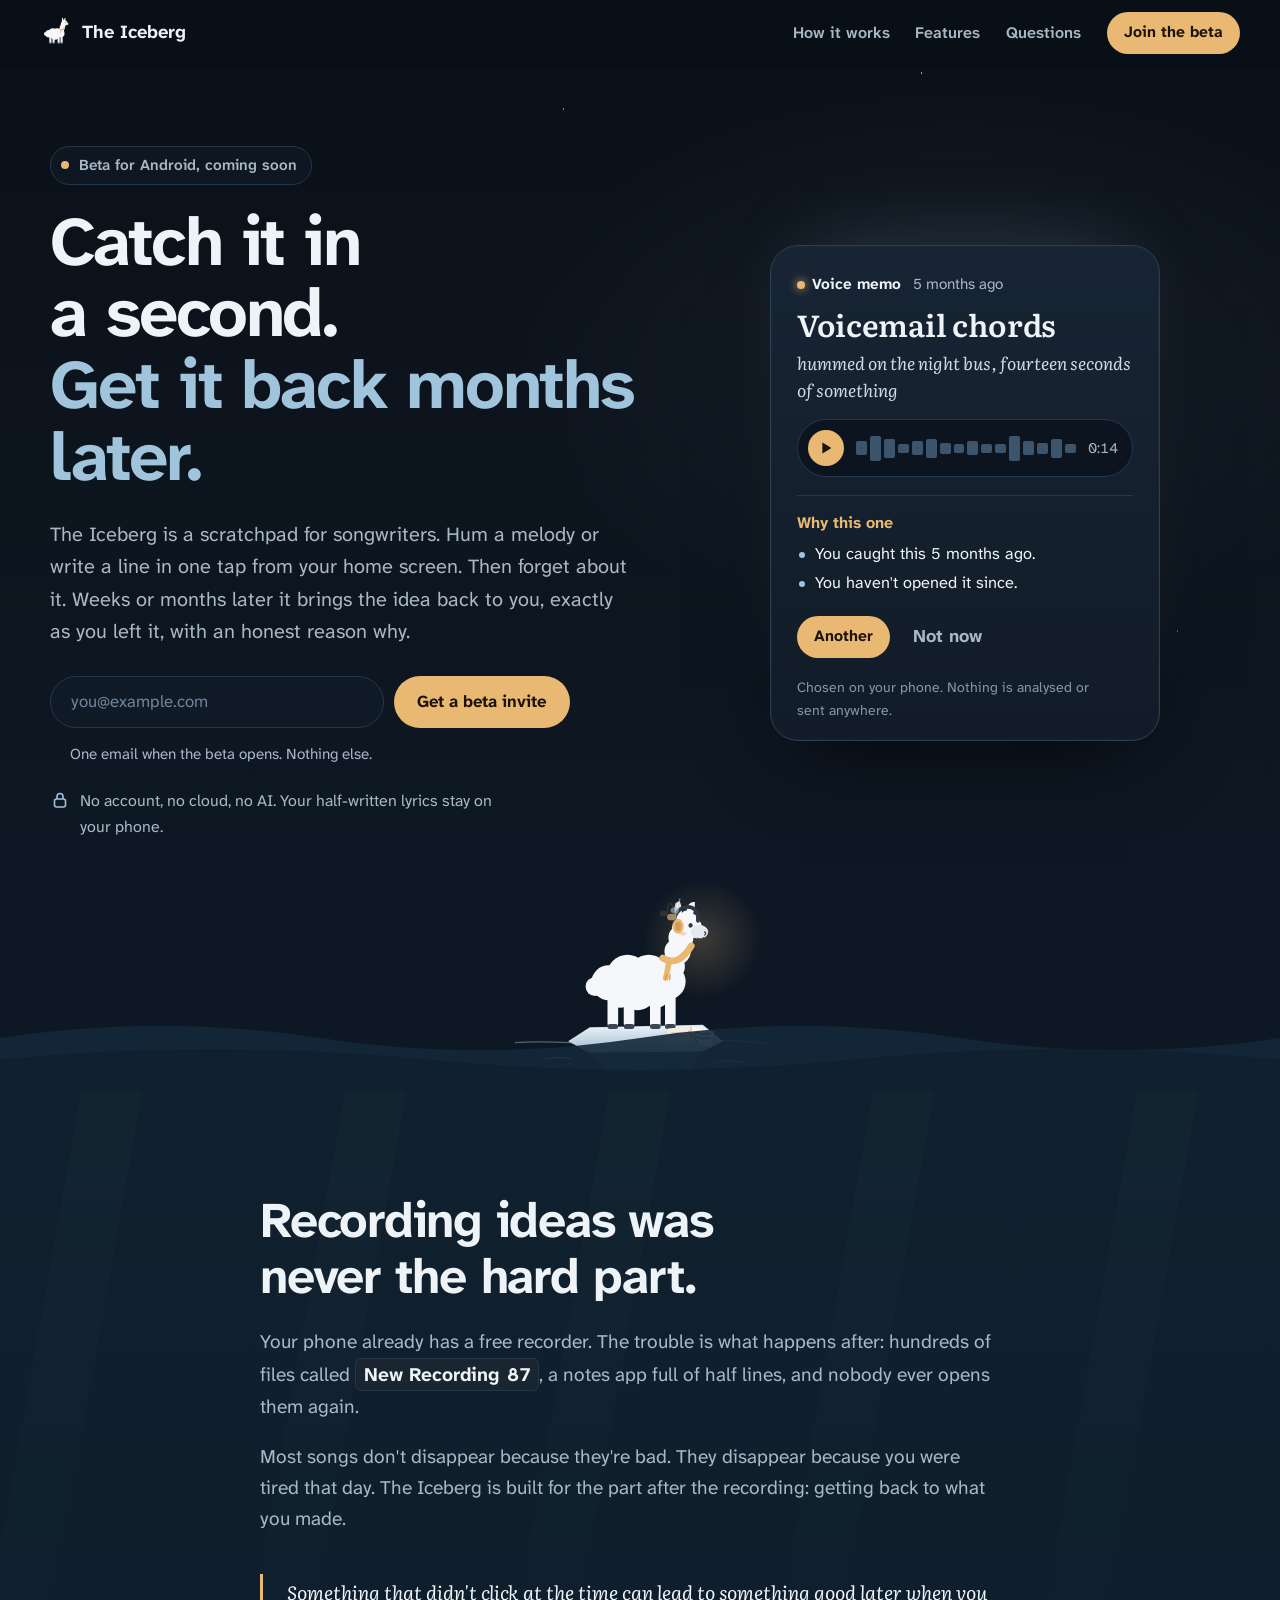
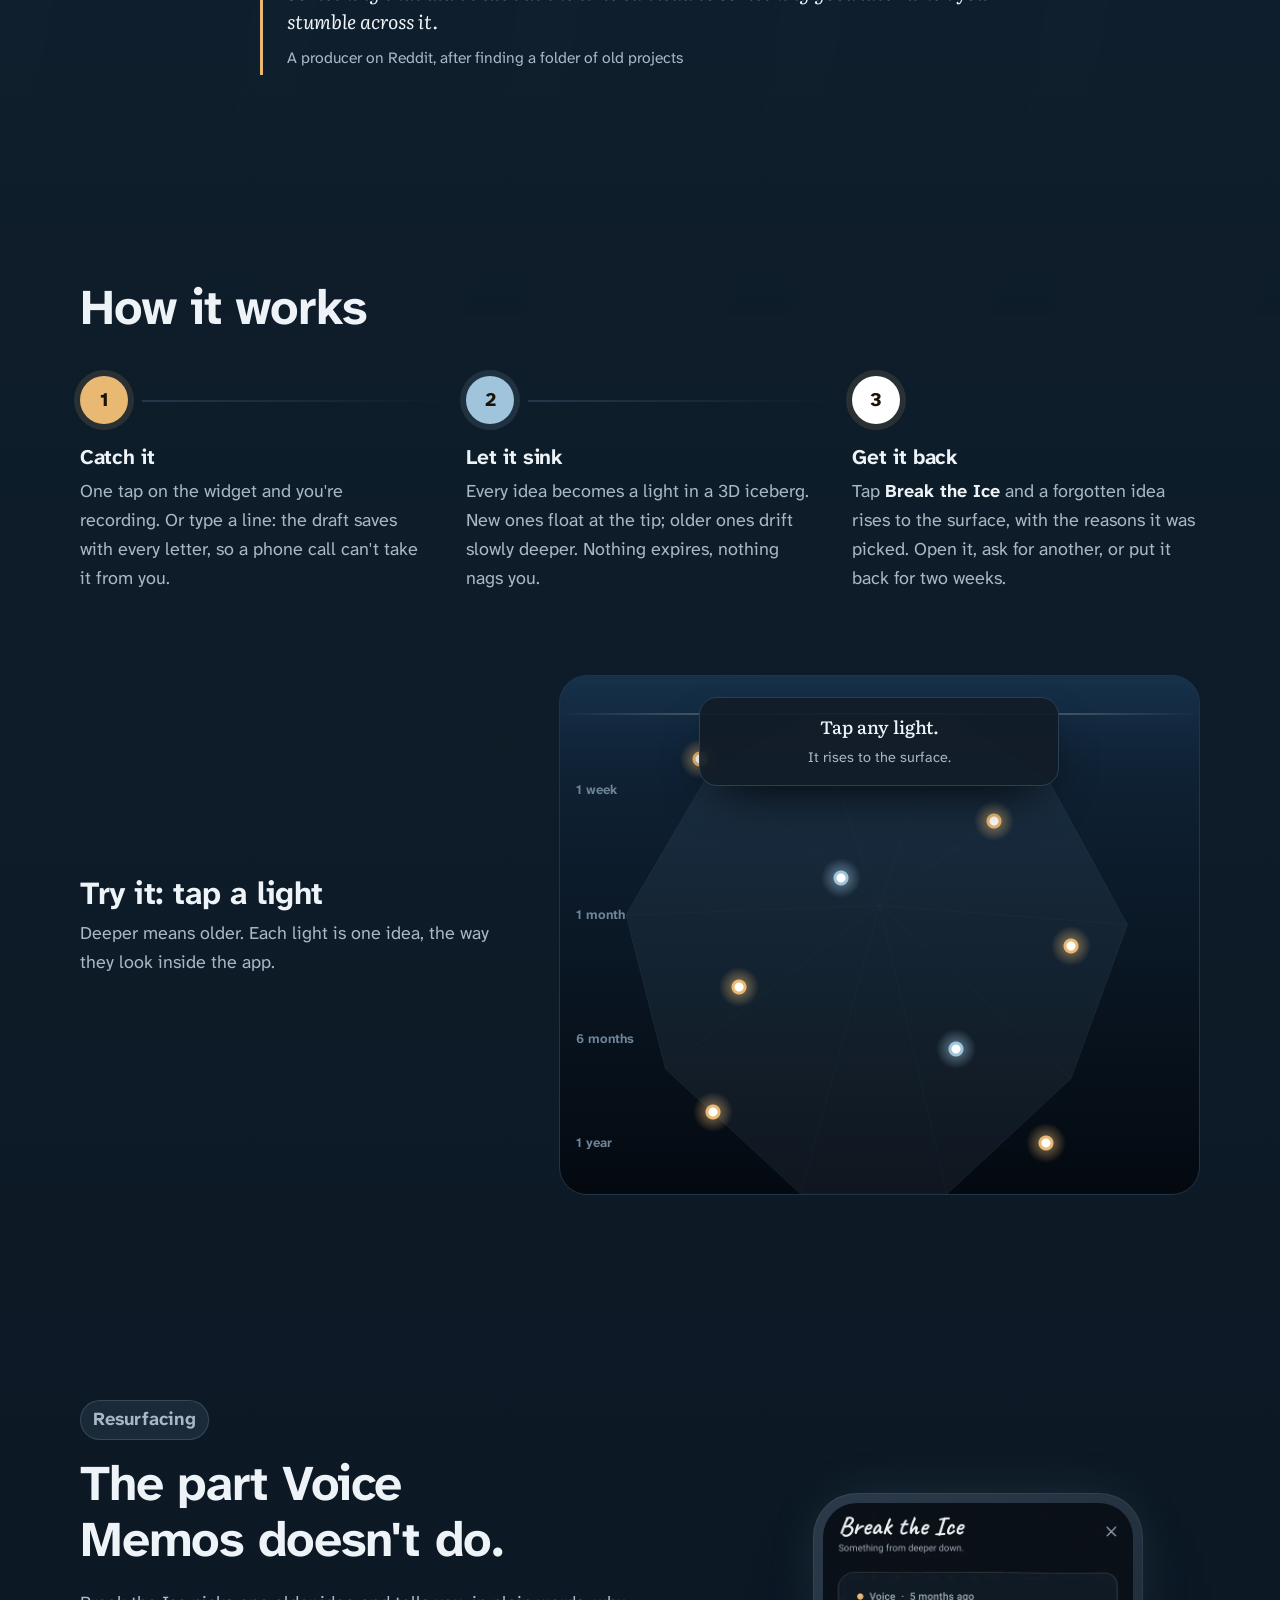
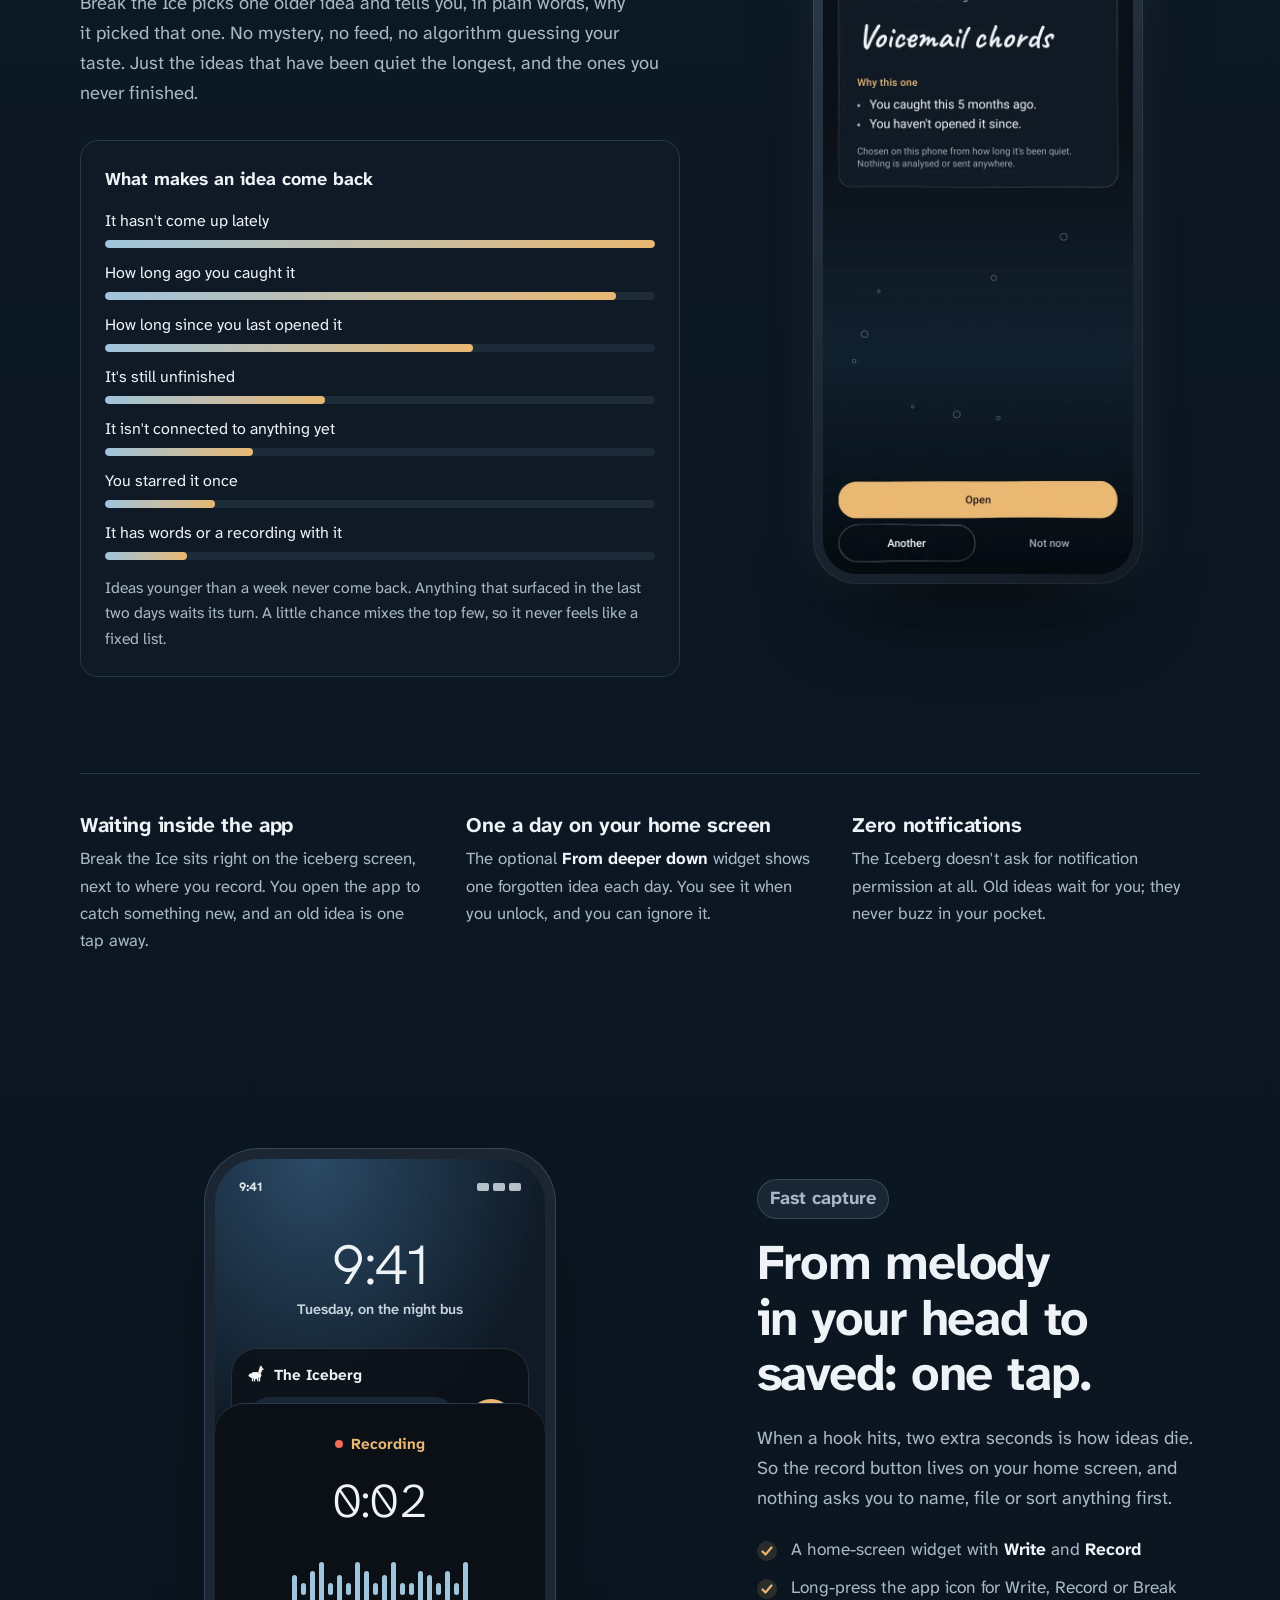
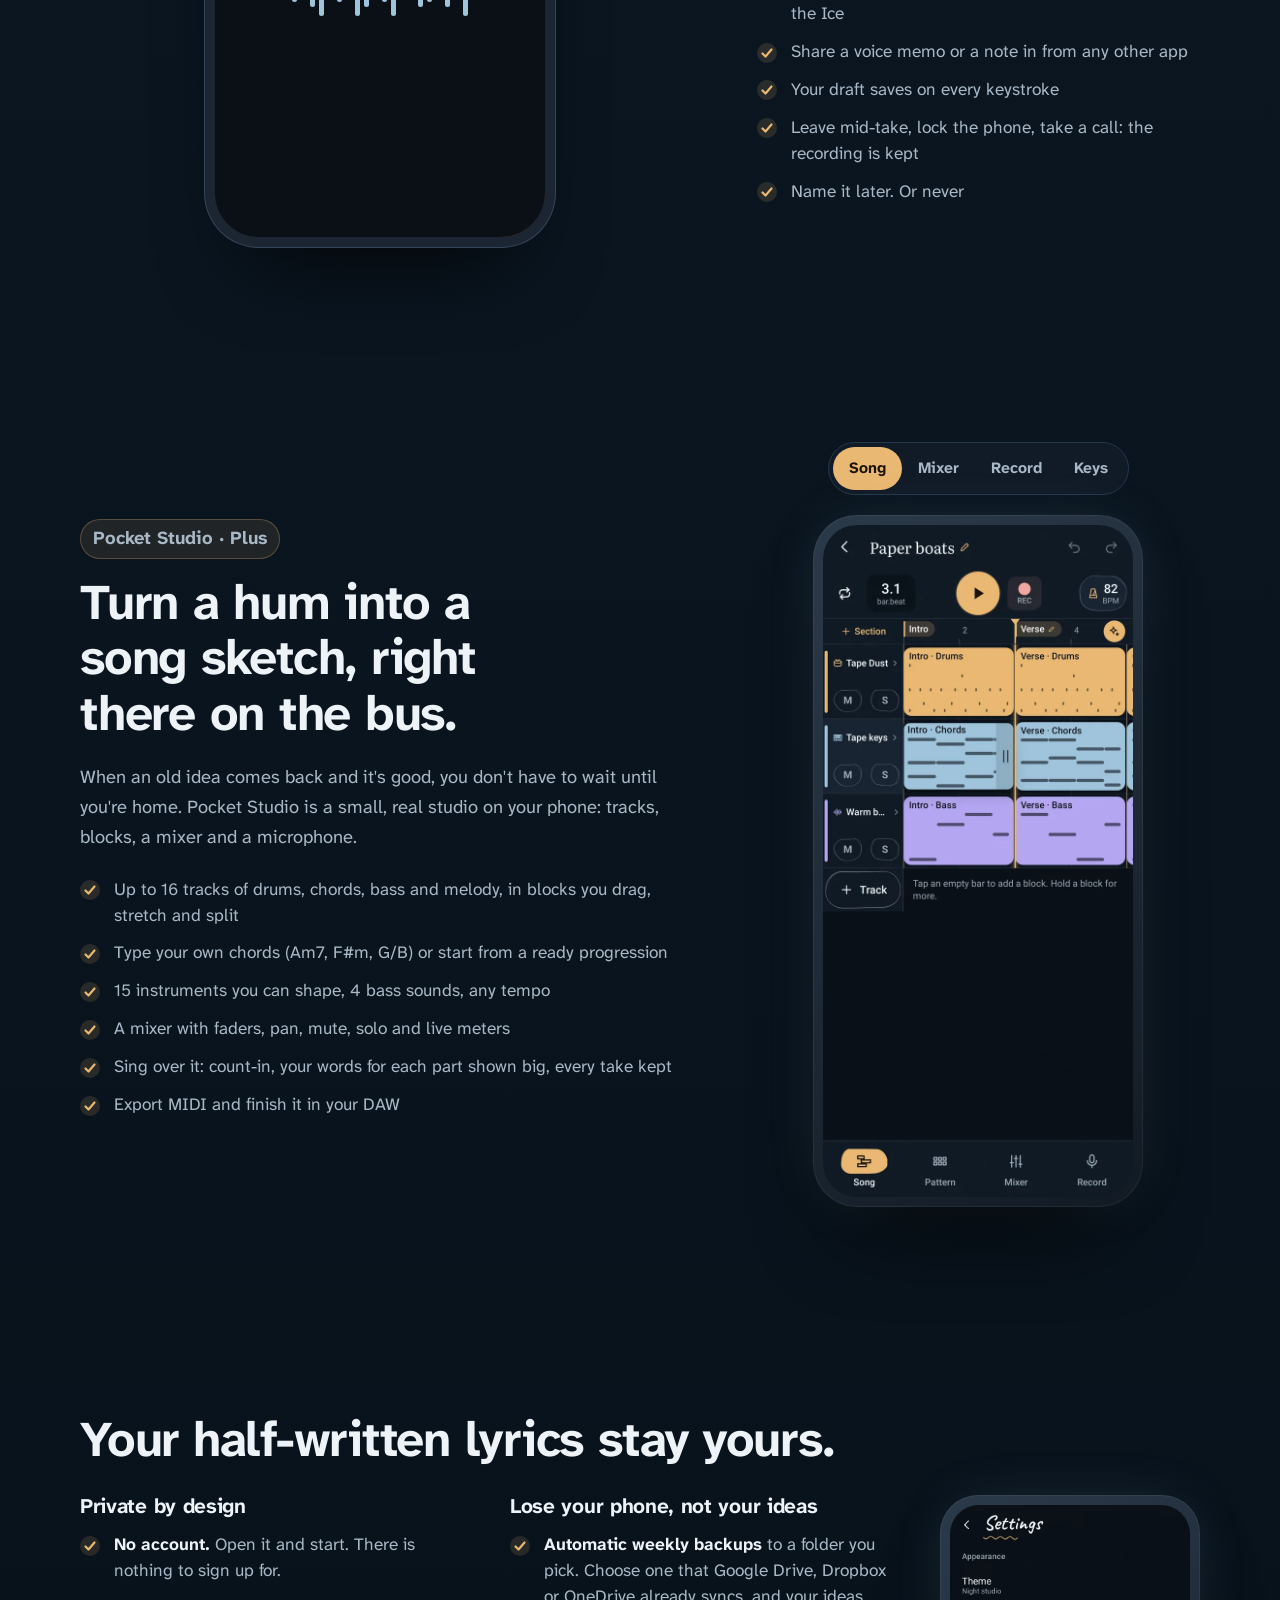
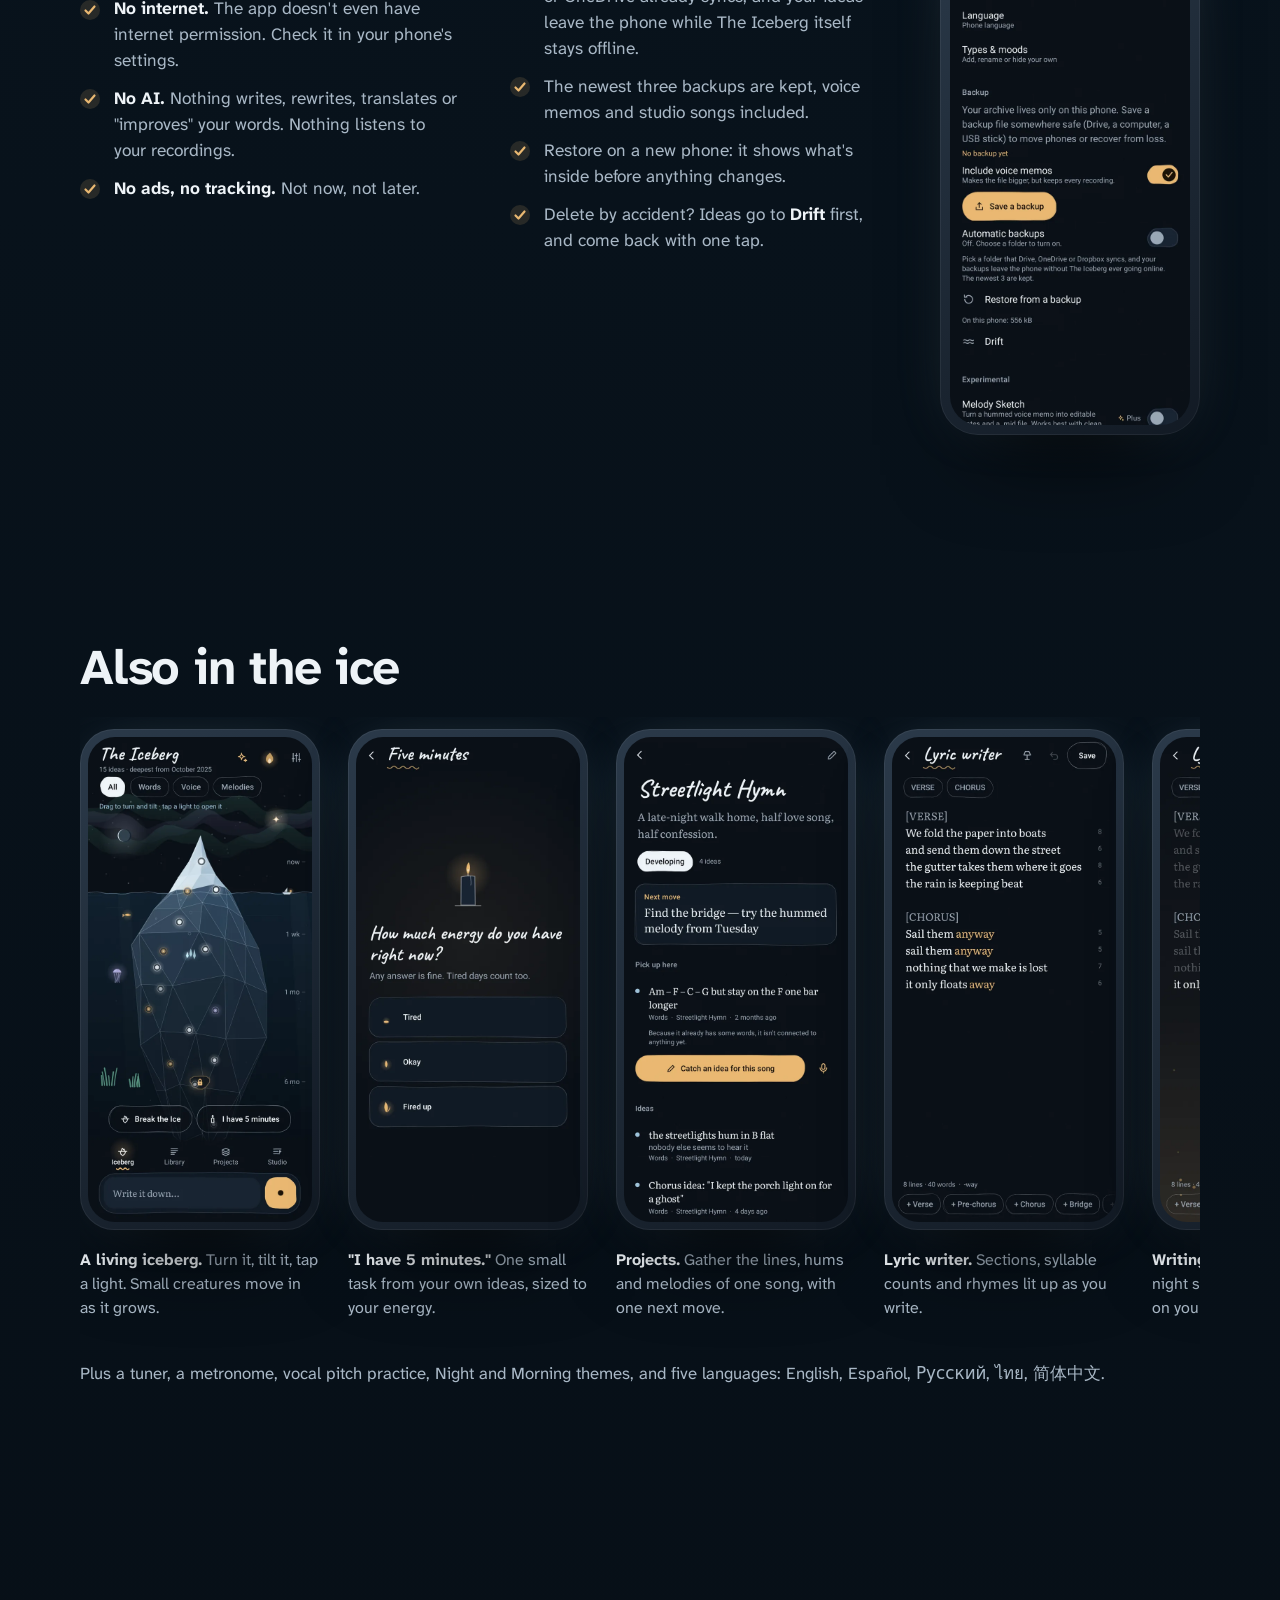
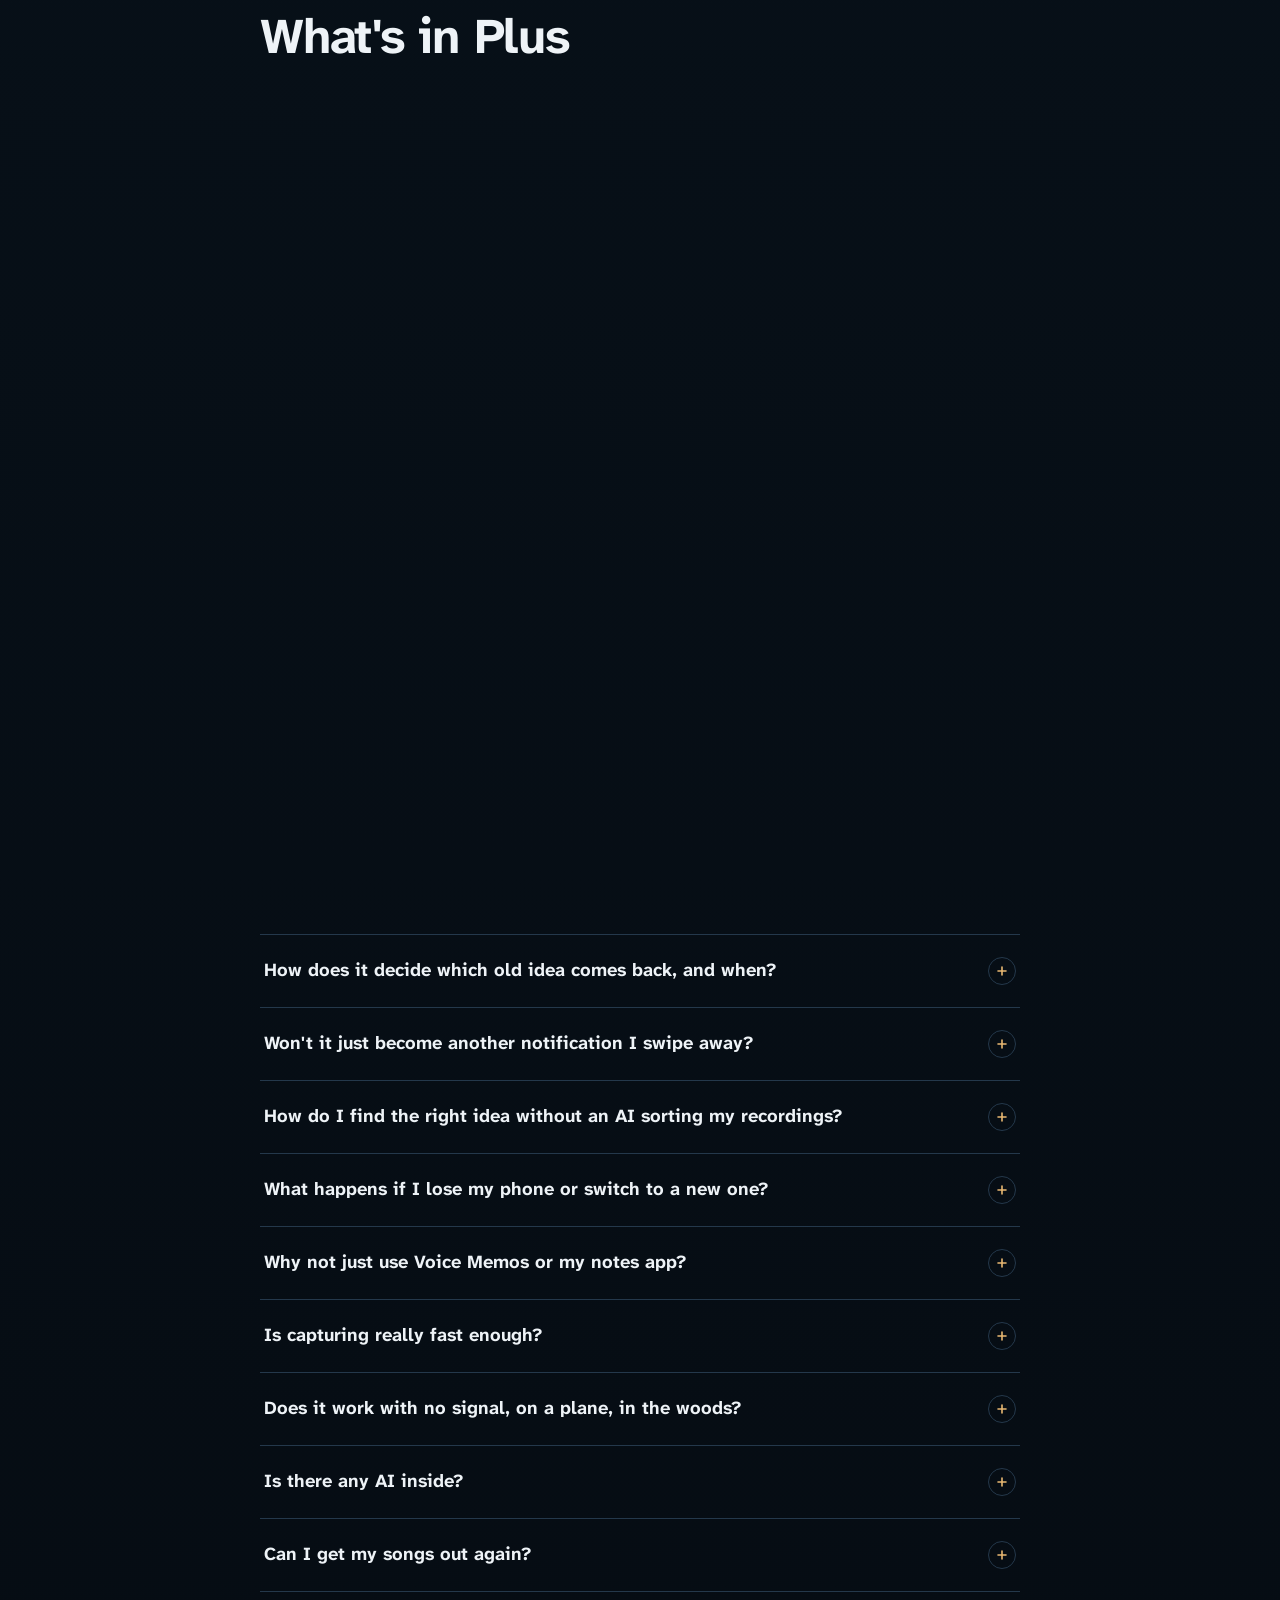
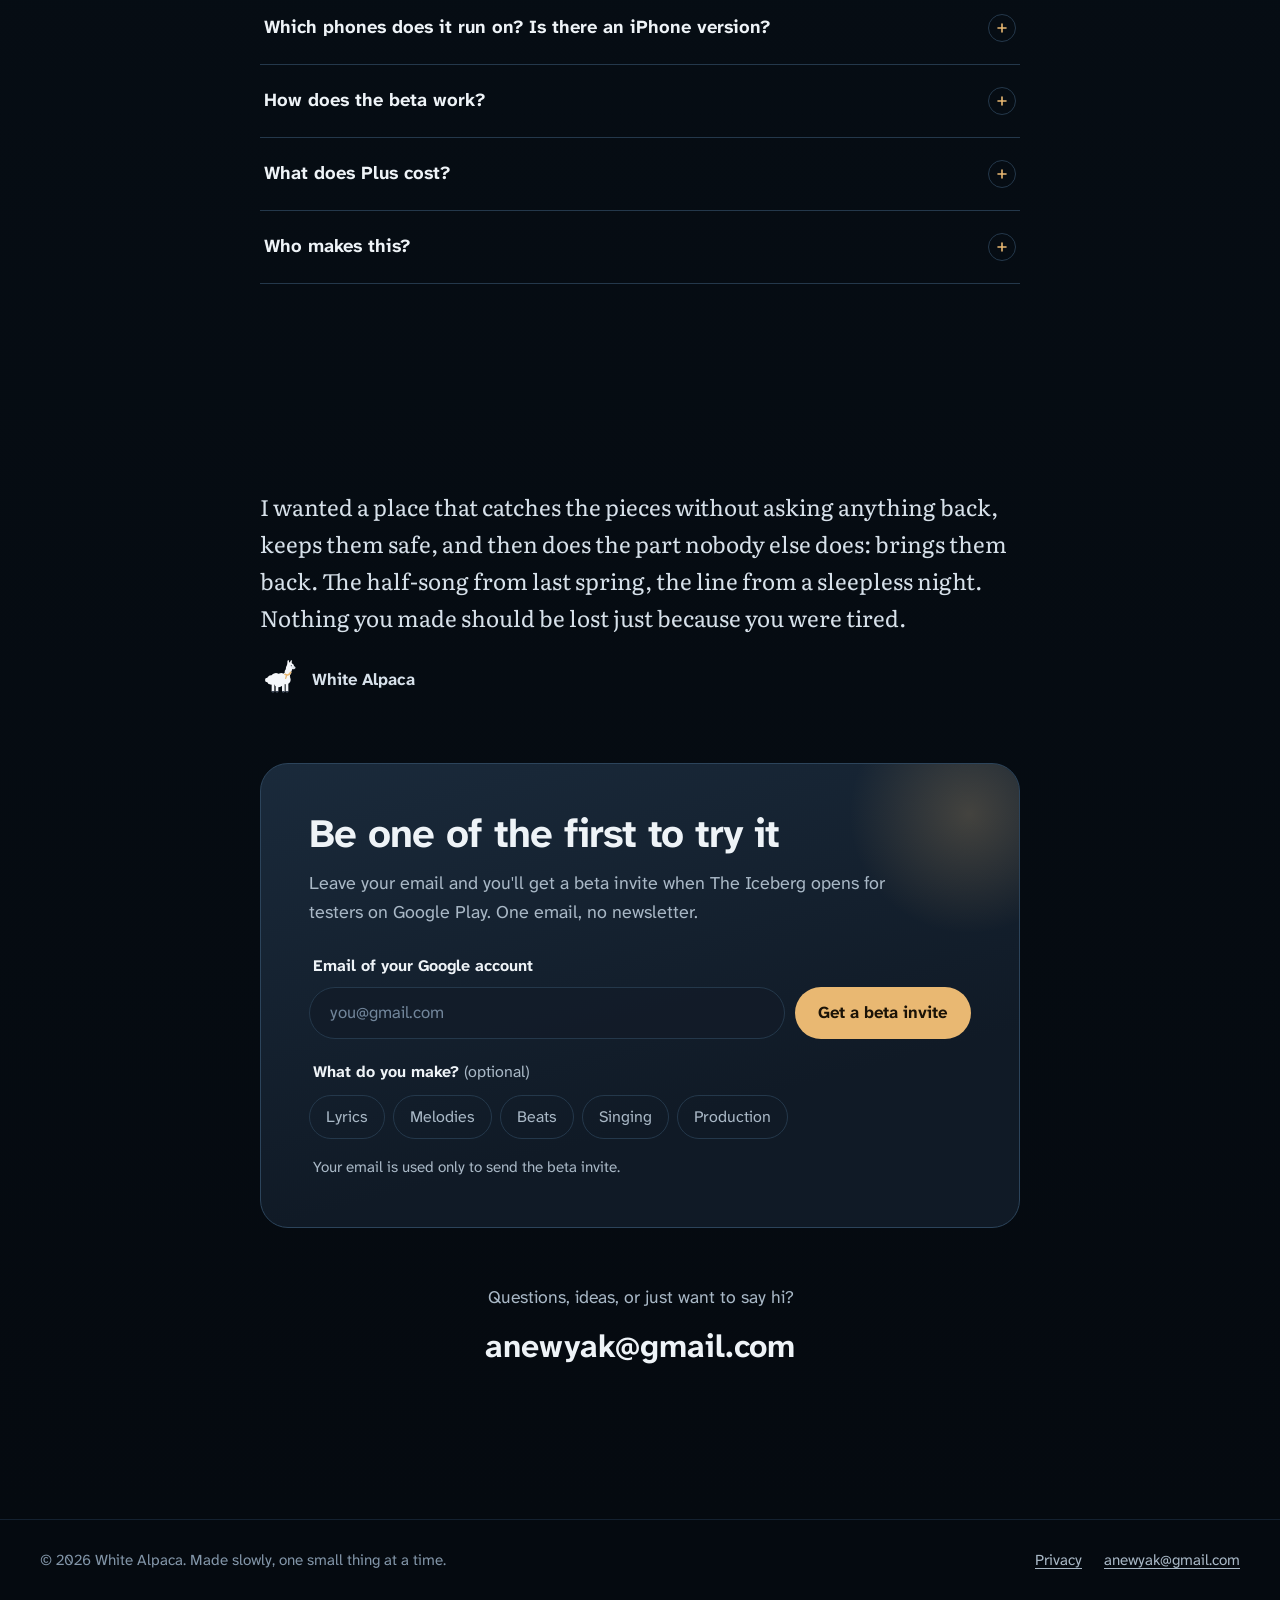
==== commit 1b4f87b1: "Remake the site: lead with getting old ideas back, readable type, beta sign-up - New page built arou" ====
--- a/index.html
+++ b/index.html
@@ -3,10 +3,10 @@
 <head>
   <meta charset="utf-8">
   <meta name="viewport" content="width=device-width, initial-scale=1">
-  <title>White Alpaca</title>
-  <meta name="description" content="The Iceberg doesn't just catch your song ideas. It brings your old ones back, so nothing you made is ever lost. Made by White Alpaca, an independent studio of one.">
-  <meta property="og:title" content="White Alpaca">
-  <meta property="og:description" content="The Iceberg doesn't just catch your song ideas. It brings your old ones back, so nothing is lost.">
+  <title>The Iceberg · Get your old song ideas back</title>
+  <meta name="description" content="The Iceberg is a songwriting scratchpad for Android. Catch a lyric or a hum in one tap, and get forgotten ideas back months later, each with an honest reason why. No account, no cloud, no AI. Join the beta.">
+  <meta property="og:title" content="The Iceberg: get your old song ideas back">
+  <meta property="og:description" content="Catch a lyric or a hum in one tap. Months later, The Iceberg brings it back with an honest reason why. No account, no cloud, no AI.">
   <meta property="og:image" content="https://whitealpaca.tech/assets/share.png">
   <meta property="og:url" content="https://whitealpaca.tech/">
   <meta property="og:type" content="website">
@@ -14,166 +14,469 @@
   <link rel="canonical" href="https://whitealpaca.tech/">
   <meta name="theme-color" content="#0b1017">
   <link rel="icon" href="assets/alpaca.svg" type="image/svg+xml">
+  <link rel="preload" href="assets/fonts/atkinson-next.woff2" as="font" type="font/woff2" crossorigin>
   <link rel="stylesheet" href="styles.css">
 </head>
-<body class="home">
-  <div class="sky" aria-hidden="true"><canvas id="sea"></canvas></div>
-
-  <header class="top">
-    <a class="mark" href="#top" aria-label="White Alpaca, home">
-      <img src="assets/alpaca.svg" alt="" width="34" height="34">
-      <span>White Alpaca</span>
+<body>
+  <a class="skip" href="#main">Skip to content</a>
+
+  <header class="top" id="top">
+    <a class="brand" href="#main" aria-label="The Iceberg by White Alpaca, back to top">
+      <img src="assets/alpaca.svg" alt="" width="32" height="32">
+      <span>The Iceberg</span>
     </a>
     <nav aria-label="Sections">
-      <a href="#iceberg">The Iceberg</a>
-      <a href="#why">Why</a>
-      <a href="#hello">Hello</a>
+      <a href="#how">How it works</a>
+      <a href="#features">Features</a>
+      <a href="#faq">Questions</a>
+      <a class="btn btn-small" href="#beta">Join the beta</a>
     </nav>
   </header>
 
-  <!-- A quiet depth gauge: the deeper you scroll, the older the ideas -->
+  <!-- Depth gauge: the deeper you scroll, the older the ideas -->
   <aside class="gauge" aria-hidden="true">
-    <span class="gauge-line"></span>
-    <span class="gauge-dot"><span class="gauge-label">the surface</span></span>
+    <span class="gauge-track"><span class="gauge-fill"></span></span>
+    <span class="gauge-label">now</span>
   </aside>
 
-  <main id="top">
-    <!-- Above the water -->
-    <section class="hero" data-depth="the surface">
-      <div class="hero-words">
-        <p class="kicker reveal">An independent studio of one</p>
-        <h1 class="reveal">White<br>Alpaca</h1>
-        <svg class="squiggle reveal" viewBox="0 0 160 14" aria-hidden="true"><path d="M2 8 C 14 1, 24 13, 38 7 S 62 1, 76 7 S 102 13, 116 7 S 142 1, 158 7"/></svg>
-        <p class="lead reveal">Your old ideas, <em>brought back to you.</em></p>
-        <p class="reveal">The Iceberg is a quiet place for unfinished music. It catches a line or a hum in seconds, lets it sink safely into the deep, and one day brings it back up, so nothing you made is ever lost.</p>
-        <a class="dive reveal" href="#iceberg">dive in <svg viewBox="0 0 20 28" aria-hidden="true"><path d="M10 2v22M3 17l7 7 7-7"/></svg></a>
+  <main id="main">
+
+    <!-- ============ HERO ============ -->
+    <section class="hero">
+      <div class="hero-copy">
+        <p class="pill load" style="--i:0"><span class="dot"></span> Beta for Android, coming soon</p>
+        <h1 class="load" style="--i:1">Catch it in a second.<br><span class="h1-quiet">Get it back months later.</span></h1>
+        <p class="lead load" style="--i:2">The Iceberg is a scratchpad for songwriters. Hum a melody or write a line in one tap from your home screen. Then forget about it. Weeks or months later it brings the idea back to you, exactly as you left it, with an honest reason why.</p>
+
+        <form class="signup load" style="--i:3" data-signup novalidate>
+          <label class="sr-only" for="hero-email">Your email</label>
+          <input id="hero-email" name="email" type="email" inputmode="email" autocomplete="email" placeholder="you@example.com" required>
+          <button class="btn" type="submit">Get a beta invite</button>
+          <p class="form-note" role="status" aria-live="polite">One email when the beta opens. Nothing else.</p>
+        </form>
+
+        <p class="promise load" style="--i:4">
+          <svg viewBox="0 0 20 20" aria-hidden="true"><rect x="4.5" y="9" width="11" height="8" rx="2"/><path d="M7 9V6.5a3 3 0 0 1 6 0V9"/></svg>
+          No account, no cloud, no AI. Your half-written lyrics stay on your phone.
+        </p>
       </div>
-      <figure class="hero-art reveal" aria-label="A white alpaca on a small ice floe under the stars, nodding along to music in her headphones while lyrics write themselves into her notebook">
-        <div class="moon" aria-hidden="true"></div>
-        <img class="alpaca" src="assets/alpaca-scene.svg" alt="">
-      </figure>
+
+      <!-- The one orchestrated moment: a pile of "New Recording" files sinks, one idea rises -->
+      <div class="hero-demo" aria-label="Demo: a forgotten voice memo comes back with a reason">
+        <ol class="pile" aria-hidden="true">
+          <li style="--n:0">New Recording 84 <span>0:21</span></li>
+          <li style="--n:1">New Recording 85 <span>0:07</span></li>
+          <li style="--n:2">New Recording 86 <span>1:12</span></li>
+          <li style="--n:3">New Recording 87 <span>0:14</span></li>
+          <li style="--n:4">New Recording 88 <span>0:33</span></li>
+        </ol>
+
+        <article class="surfaced" id="surfaced">
+          <header class="surfaced-head">
+            <span class="kind" data-f="kind">Voice memo</span>
+            <span data-f="age">5 months ago</span>
+          </header>
+          <h2 class="surfaced-title" data-f="title">Voicemail chords</h2>
+          <p class="surfaced-words" data-f="words">hummed on the night bus, fourteen seconds of something</p>
+          <button class="play" type="button" data-play aria-label="Play this idea">
+            <svg class="i-play" viewBox="0 0 20 20" aria-hidden="true"><path d="M6 4l10 6-10 6z"/></svg>
+            <svg class="i-stop" viewBox="0 0 20 20" aria-hidden="true"><rect x="5" y="5" width="10" height="10" rx="1.5"/></svg>
+            <span class="wave" aria-hidden="true"><i></i><i></i><i></i><i></i><i></i><i></i><i></i><i></i><i></i><i></i><i></i><i></i><i></i><i></i><i></i><i></i></span>
+            <span class="play-time" data-f="len">0:14</span>
+          </button>
+          <div class="why-this">
+            <p class="why-title">Why this one</p>
+            <ul data-f="reasons">
+              <li>You caught this 5 months ago.</li>
+              <li>You haven't opened it since.</li>
+            </ul>
+          </div>
+          <div class="surfaced-actions">
+            <button class="btn btn-small" type="button" data-another>Another</button>
+            <button class="btn-text" type="button" data-notnow>Not now</button>
+          </div>
+          <p class="surfaced-foot">Chosen on your phone. Nothing is analysed or sent anywhere.</p>
+        </article>
+      </div>
     </section>
 
-    <!-- The waterline: the tip of the iceberg, then the sea -->
-    <div class="waterline" id="waterline" aria-hidden="true">
-      <svg class="tip" viewBox="0 0 240 110"><path class="f1" d="M120 4 L150 40 L176 74 L196 110 L44 110 L70 66 L98 30 Z"/><path class="f2" d="M120 4 L150 40 L176 74 L196 110 L122 110 L128 60 Z"/><path class="f3" d="M98 30 L120 4 L128 60 L84 54 Z"/></svg>
-      <svg class="wave w1" viewBox="0 0 1200 40" preserveAspectRatio="none"><path d="M0 20 Q 75 6 150 20 T 300 20 T 450 20 T 600 20 T 750 20 T 900 20 T 1050 20 T 1200 20 V40 H0 Z"/></svg>
-      <svg class="wave w2" viewBox="0 0 1200 40" preserveAspectRatio="none"><path d="M0 22 Q 100 10 200 22 T 400 22 T 600 22 T 800 22 T 1000 22 T 1200 22 V40 H0 Z"/></svg>
+    <!-- The waterline, with the alpaca on her floe -->
+    <div class="waterline" aria-hidden="true">
+      <div class="floe">
+        <img src="assets/alpaca-scene.svg" alt="">
+      </div>
+      <svg class="wave-line w1" viewBox="0 0 1200 40" preserveAspectRatio="none"><path d="M0 20 Q 75 6 150 20 T 300 20 T 450 20 T 600 20 T 750 20 T 900 20 T 1050 20 T 1200 20 T 1350 20 T 1500 20 T 1650 20 T 1800 20 T 1950 20 T 2100 20 T 2250 20 T 2400 20 V40 H0 Z"/></svg>
+      <svg class="wave-line w2" viewBox="0 0 1200 40" preserveAspectRatio="none"><path d="M0 22 Q 100 10 200 22 T 400 22 T 600 22 T 800 22 T 1000 22 T 1200 22 T 1400 22 T 1600 22 T 1800 22 T 2000 22 T 2200 22 T 2400 22 V40 H0 Z"/></svg>
     </div>
 
     <div class="sea">
-      <div class="rays" aria-hidden="true"><i></i><i></i><i></i></div>
-      <svg class="berg" viewBox="0 0 1000 2000" preserveAspectRatio="none" aria-hidden="true">
-        <defs><linearGradient id="bergfill" x1="0" y1="0" x2="0" y2="1"><stop offset="0" stop-color="#9fc4dc" stop-opacity=".13"/><stop offset=".6" stop-color="#9fc4dc" stop-opacity=".05"/><stop offset="1" stop-color="#9fc4dc" stop-opacity="0"/></linearGradient></defs>
-        <path d="M380 0 L620 0 L760 260 L700 640 L820 1040 L640 1480 L520 1960 L420 1500 L220 1100 L320 640 L240 280 Z" fill="url(#bergfill)"/>
-        <path d="M380 0 L240 280 L320 640 L220 1100 L420 1500 L520 1960 M620 0 L760 260 L700 640 L820 1040 L640 1480 L520 1960 M240 280 L700 640 M320 640 L820 1040 M220 1100 L640 1480" fill="none" stroke="#9fc4dc" stroke-opacity=".08" vector-effect="non-scaling-stroke"/>
-      </svg>
-
-      <section class="intro" id="iceberg" data-depth="just below">
-        <p class="kicker reveal">Now making</p>
-        <h2 class="reveal">The Iceberg</h2>
-        <p class="tagline reveal">It doesn't just keep your ideas.<br>It gives them back.</p>
-      </section>
-
-      <!-- i. Catch it -->
-      <section class="chapter" data-depth="today">
-        <div class="chapter-words">
-          <p class="num reveal">i.</p>
-          <h3 class="reveal">Catch it.</h3>
-          <p class="reveal">A line in the shower. A melody on the night bus. Write it or hum it straight from the home screen, and it's saved before it can slip away.</p>
-        </div>
-        <figure class="phone floaty reveal"><img src="assets/screens/home.webp" alt="The Iceberg's home screen: your ideas as small lights inside an iceberg, with a box to write a new one" loading="lazy"></figure>
-      </section>
-
-      <!-- ii. Let it sink -->
-      <section class="chapter flip" data-depth="a month ago">
-        <div class="chapter-words">
-          <p class="num reveal">ii.</p>
-          <h3 class="reveal">Let it sink.</h3>
-          <p class="reveal">Life gets busy, and that's fine. Every idea drifts down into the ice and waits there, safe. Nothing expires. Nothing nags you.</p>
-        </div>
-        <div class="sinking reveal" aria-hidden="true">
-          <p style="--x:6%;--d:0s">the streetlights hum in B flat</p>
-          <p style="--x:30%;--d:-4s">a song that sounds like a kitchen at 3am</p>
-          <p style="--x:12%;--d:-8s">Am – F – C – G, stay on F one bar longer</p>
-          <p style="--x:36%;--d:-12s">your coat still smells like November</p>
-        </div>
-      </section>
-
-      <!-- iii. Get it back: try it -->
-      <section class="chapter wide" data-depth="a year ago">
-        <div class="chapter-words">
-          <p class="num reveal">iii.</p>
-          <h3 class="reveal">Get it back.</h3>
-          <p class="reveal">Weeks or months later, The Iceberg brings one back up to the surface, exactly as you left it, right when you need a spark.</p>
-          <p class="hint reveal">Tap a light to bring an old idea up.</p>
-        </div>
-        <div class="deep reveal" id="deep">
-          <span class="surface" aria-hidden="true"></span>
-          <span class="mark-age" style="top:30%">a week</span>
-          <span class="mark-age" style="top:52%">a month</span>
-          <span class="mark-age" style="top:74%">a year</span>
-          <button class="idea" style="--x:18%;--y:26%;--k:1" data-meta="3 weeks ago · lyric" data-text="the streetlights hum in B flat&#10;nobody else seems to hear it" aria-label="Bring up an idea from 3 weeks ago"></button>
-          <button class="idea" style="--x:70%;--y:34%;--k:.95" data-meta="6 weeks ago · chorus" data-text="I kept the porch light on for a ghost" aria-label="Bring up an idea from 6 weeks ago"></button>
-          <button class="idea ice" style="--x:44%;--y:44%;--k:.9" data-meta="2 months ago · voice memo · 0:14" data-text="♪ hummed on the night bus,&#10;fourteen seconds of something" aria-label="Bring up a voice memo from 2 months ago"></button>
-          <button class="idea" style="--x:82%;--y:56%;--k:.82" data-meta="4 months ago · title" data-text="Hymn for the Night Bus" aria-label="Bring up an idea from 4 months ago"></button>
-          <button class="idea" style="--x:26%;--y:63%;--k:.78" data-meta="7 months ago · second verse" data-text="your coat still smells like November&#10;I don't wash it, I don't wear it" aria-label="Bring up an idea from 7 months ago"></button>
-          <button class="idea ice" style="--x:60%;--y:72%;--k:.72" data-meta="11 months ago · hook" data-text="if the river remembers, so will I" aria-label="Bring up an idea from 11 months ago"></button>
-          <button class="idea" style="--x:12%;--y:84%;--k:.66" data-meta="1 year ago · lyric" data-text="we folded every promise into paper boats&#10;and let the gutter carry them to sea" aria-label="Bring up an idea from a year ago"></button>
-          <button class="idea" style="--x:78%;--y:88%;--k:.6" data-meta="2 years ago · old notebook" data-text="everything I meant to tell you&#10;fits inside a voicemail I never sent" aria-label="Bring up an idea from 2 years ago"></button>
-          <figure class="note" aria-live="polite"><p class="note-text"></p><p class="note-meta"></p></figure>
-        </div>
-      </section>
-
-      <!-- Also in the ice -->
-      <section class="tools" data-depth="deeper">
-        <h3 class="reveal">Also in the ice</h3>
-        <div class="tool-row">
-          <figure class="reveal"><div class="phone"><img src="assets/screens/keys.webp" alt="Keys: a small keyboard that names every note" loading="lazy"></div><figcaption>a little keyboard<br>that names every note</figcaption></figure>
-          <figure class="reveal"><div class="phone"><img src="assets/screens/sing.webp" alt="Singing over a song sketch with the words on screen" loading="lazy"></div><figcaption>sing over your sketch,<br>the words on screen</figcaption></figure>
-          <figure class="reveal"><div class="phone"><img src="assets/screens/room.webp" alt="The writing room: lyrics by a warm fire" loading="lazy"></div><figcaption>write by the fire,<br>the rain or the stars</figcaption></figure>
-        </div>
-      </section>
-
-      <!-- Privacy, said plainly -->
-      <section class="quiet" data-depth="the deep">
-        <svg class="lock reveal" viewBox="0 0 40 40" aria-hidden="true"><rect x="10" y="18" width="20" height="16" rx="3"/><path d="M14 18v-4a6 6 0 0 1 12 0v4"/></svg>
-        <p class="big reveal">Everything stays on your phone.</p>
-        <p class="reveal">No account. No cloud. No ads. Your words are never rewritten.</p>
-      </section>
-
-      <!-- Things that live down here -->
-      <section class="creatures" data-depth="the deep">
-        <div class="swim" aria-hidden="true">
-          <svg class="whale" viewBox="0 0 240 80"><path d="M8 44 C 26 16, 112 10, 164 30 C 180 36, 192 40, 204 34 L 230 16 C 226 30, 225 40, 234 54 L 204 46 C 188 54, 166 60, 134 62 C 84 66, 24 64, 8 44 Z"/><path class="fin" d="M92 58 C 96 70, 108 74, 116 72 C 110 66, 106 62, 104 58 Z"/><circle cx="36" cy="40" r="2.6" class="eye"/></svg>
-          <svg class="fish f-a" viewBox="0 0 40 20"><path d="M2 10 C 10 2, 24 2, 30 10 C 24 18, 10 18, 2 10 Z M30 10 L38 4 L38 16 Z"/></svg>
-          <svg class="fish f-b" viewBox="0 0 40 20"><path d="M2 10 C 10 2, 24 2, 30 10 C 24 18, 10 18, 2 10 Z M30 10 L38 4 L38 16 Z"/></svg>
-        </div>
-        <p class="reveal">Stay long enough and the deep starts showing you things.<br>A fish after a week. A whale after two months. Some secrets take a year.</p>
-      </section>
-
-      <!-- Why -->
-      <section class="why" id="why" data-depth="the sea floor">
-        <h2 class="reveal">Why I'm making it</h2>
-        <div class="letter reveal">
-          <p>Most songs don't disappear because they're bad. They disappear because we're tired, or busy, or a little lazy that day, and the idea slips into a notes app nobody opens again.</p>
-          <p>I wanted a place that catches those pieces without asking anything back, keeps them safe, and then does the part nobody else does: brings them back to you. The half-song from last spring, the line from a sleepless night. Nothing you made should be lost just because you were tired.</p>
-          <p>That's The Iceberg. Small, private and made with care.</p>
-          <p class="sign">White Alpaca</p>
-        </div>
-      </section>
-
-      <!-- Hello -->
-      <section class="hello" id="hello" data-depth="the sea floor">
-        <img class="hello-alpaca reveal" src="assets/alpaca.svg" alt="" width="96" height="96">
-        <h2 class="reveal">Coming soon to Android</h2>
-        <p class="reveal">The Iceberg is in its last stretch before release.</p>
+
+      <!-- ============ PROBLEM ============ -->
+      <section class="problem" data-depth="1 day">
+        <div class="wrap narrow">
+          <h2 class="reveal">Recording ideas was never the hard part.</h2>
+          <p class="reveal">Your phone already has a free recorder. The trouble is what happens after: hundreds of files called <span class="file">New Recording <span class="count" data-count="87">87</span></span>, a notes app full of half lines, and nobody ever opens them again.</p>
+          <p class="reveal">Most songs don't disappear because they're bad. They disappear because you were tired that day. The Iceberg is built for the part after the recording: getting back to what you made.</p>
+          <blockquote class="reveal">
+            <p>Something that didn't click at the time can lead to something good later when you stumble across it.</p>
+            <footer>A producer on Reddit, after finding a folder of old projects</footer>
+          </blockquote>
+        </div>
+      </section>
+
+      <!-- ============ HOW IT WORKS ============ -->
+      <section class="how" id="how" data-depth="1 week">
+        <div class="wrap">
+          <h2 class="reveal">How it works</h2>
+          <ol class="steps">
+            <li class="reveal">
+              <span class="step-n">1</span>
+              <h3>Catch it</h3>
+              <p>One tap on the widget and you're recording. Or type a line: the draft saves with every letter, so a phone call can't take it from you.</p>
+            </li>
+            <li class="reveal">
+              <span class="step-n">2</span>
+              <h3>Let it sink</h3>
+              <p>Every idea becomes a light in a 3D iceberg. New ones float at the tip; older ones drift slowly deeper. Nothing expires, nothing nags you.</p>
+            </li>
+            <li class="reveal">
+              <span class="step-n">3</span>
+              <h3>Get it back</h3>
+              <p>Tap <strong>Break the Ice</strong> and a forgotten idea rises to the surface, with the reasons it was picked. Open it, ask for another, or put it back for two weeks.</p>
+            </li>
+          </ol>
+
+          <div class="deep-demo reveal">
+            <div class="deep-copy">
+              <h3>Try it: tap a light</h3>
+              <p>Deeper means older. Each light is one idea, the way they look inside the app.</p>
+            </div>
+            <div class="deep" id="deep">
+              <span class="surface-line"></span>
+              <span class="age-mark" style="top:22%">1 week</span>
+              <span class="age-mark" style="top:46%">1 month</span>
+              <span class="age-mark" style="top:70%">6 months</span>
+              <span class="age-mark" style="top:90%">1 year</span>
+              <button class="light" style="--x:22%;--y:16%" data-meta="3 weeks ago · lyric" data-text="the streetlights hum in B flat&#10;nobody else seems to hear it" aria-label="Open an idea from 3 weeks ago"></button>
+              <button class="light" style="--x:68%;--y:28%" data-meta="6 weeks ago · chorus" data-text="I kept the porch light on for a ghost" aria-label="Open an idea from 6 weeks ago"></button>
+              <button class="light voice" style="--x:44%;--y:39%" data-meta="2 months ago · voice memo · 0:14" data-text="hummed on the night bus,&#10;fourteen seconds of something" aria-label="Open a voice memo from 2 months ago"></button>
+              <button class="light" style="--x:80%;--y:52%" data-meta="4 months ago · title" data-text="Hymn for the Night Bus" aria-label="Open an idea from 4 months ago"></button>
+              <button class="light" style="--x:28%;--y:60%" data-meta="7 months ago · second verse" data-text="your coat still smells like November&#10;I don't wash it, I don't wear it" aria-label="Open an idea from 7 months ago"></button>
+              <button class="light voice" style="--x:62%;--y:72%" data-meta="11 months ago · voice memo · 0:31" data-text="if the river remembers, so will I" aria-label="Open a voice memo from 11 months ago"></button>
+              <button class="light" style="--x:24%;--y:84%" data-meta="1 year ago · lyric" data-text="we folded every promise into paper boats&#10;and let the gutter carry them to sea" aria-label="Open an idea from a year ago"></button>
+              <button class="light" style="--x:76%;--y:90%" data-meta="2 years ago · chords" data-text="Am – F – C – G&#10;stay on F one bar longer" aria-label="Open an idea from 2 years ago"></button>
+              <figure class="note" aria-live="polite"><p class="note-text">Tap any light.</p><p class="note-meta">It rises to the surface.</p></figure>
+            </div>
+          </div>
+        </div>
+      </section>
+
+      <!-- ============ FEATURES ============ -->
+      <div id="features"></div>
+
+      <!-- Resurfacing -->
+      <section class="feature" id="resurfacing" data-depth="1 month">
+        <div class="wrap split">
+          <div class="feature-copy">
+            <p class="tag">Resurfacing</p>
+            <h2 class="reveal">The part Voice Memos doesn't do.</h2>
+            <p class="reveal">Break the Ice picks one older idea and tells you, in plain words, why it picked that one. No mystery, no feed, no algorithm guessing your taste. Just the ideas that have been quiet the longest, and the ones you never finished.</p>
+
+            <div class="weights reveal" aria-label="What makes an idea more likely to come back">
+              <p class="weights-title">What makes an idea come back</p>
+              <ul>
+                <li style="--w:100%"><span>It hasn't come up lately</span><i></i></li>
+                <li style="--w:93%"><span>How long ago you caught it</span><i></i></li>
+                <li style="--w:67%"><span>How long since you last opened it</span><i></i></li>
+                <li style="--w:40%"><span>It's still unfinished</span><i></i></li>
+                <li style="--w:27%"><span>It isn't connected to anything yet</span><i></i></li>
+                <li style="--w:20%"><span>You starred it once</span><i></i></li>
+                <li style="--w:15%"><span>It has words or a recording with it</span><i></i></li>
+              </ul>
+              <p class="weights-note">Ideas younger than a week never come back. Anything that surfaced in the last two days waits its turn. A little chance mixes the top few, so it never feels like a fixed list.</p>
+            </div>
+          </div>
+          <figure class="phone reveal"><img src="assets/screens/bti.webp" width="320" height="693" alt="Break the Ice screen: a voice memo called Voicemail chords from 5 months ago. Why this one: you caught this 5 months ago, you haven't opened it since. Buttons: Open, Another, Not now." loading="lazy"></figure>
+        </div>
+
+        <div class="wrap">
+          <ul class="where reveal">
+            <li>
+              <h3>Waiting inside the app</h3>
+              <p>Break the Ice sits right on the iceberg screen, next to where you record. You open the app to catch something new, and an old idea is one tap away.</p>
+            </li>
+            <li>
+              <h3>One a day on your home screen</h3>
+              <p>The optional <strong>From deeper down</strong> widget shows one forgotten idea each day. You see it when you unlock, and you can ignore it.</p>
+            </li>
+            <li>
+              <h3>Zero notifications</h3>
+              <p>The Iceberg doesn't ask for notification permission at all. Old ideas wait for you; they never buzz in your pocket.</p>
+            </li>
+          </ul>
+        </div>
+      </section>
+
+      <!-- Fast capture -->
+      <section class="feature" id="capture" data-depth="2 months">
+        <div class="wrap split flip">
+          <div class="feature-copy">
+            <p class="tag">Fast capture</p>
+            <h2 class="reveal">From melody in your head to saved: one tap.</h2>
+            <p class="reveal">When a hook hits, two extra seconds is how ideas die. So the record button lives on your home screen, and nothing asks you to name, file or sort anything first.</p>
+            <ul class="ticks reveal">
+              <li>A home-screen widget with <strong>Write</strong> and <strong>Record</strong></li>
+              <li>Long-press the app icon for Write, Record or Break the Ice</li>
+              <li>Share a voice memo or a note in from any other app</li>
+              <li>Your draft saves on every keystroke</li>
+              <li>Leave mid-take, lock the phone, take a call: the recording is kept</li>
+              <li>Name it later. Or never</li>
+            </ul>
+          </div>
+
+          <div class="homescreen reveal" id="homescreen" aria-label="Demo: recording from the home-screen widget">
+            <div class="hs-status"><span>9:41</span><span class="hs-icons"><i></i><i></i><i></i></span></div>
+            <div class="hs-clock">9:41<small>Tuesday, on the night bus</small></div>
+            <div class="widget">
+              <div class="widget-head"><img src="assets/alpaca.svg" alt="" width="20" height="20"> The Iceberg</div>
+              <div class="widget-row">
+                <span class="widget-field">Write it down…</span>
+                <span class="widget-rec"><span class="tap"></span></span>
+              </div>
+            </div>
+            <div class="hs-apps" aria-hidden="true"><i></i><i></i><i></i><i></i></div>
+            <div class="rec-sheet">
+              <p class="rec-label">Recording</p>
+              <p class="rec-time">0:00</p>
+              <div class="rec-wave"><i></i><i></i><i></i><i></i><i></i><i></i><i></i><i></i><i></i><i></i><i></i><i></i><i></i><i></i><i></i><i></i><i></i><i></i><i></i><i></i></div>
+              <p class="rec-kept">Kept. It's at the top of your iceberg.</p>
+            </div>
+            <button class="hs-replay btn-text" type="button" data-replay>Play the demo again</button>
+          </div>
+        </div>
+      </section>
+
+      <!-- Pocket Studio -->
+      <section class="feature" id="studio" data-depth="6 months">
+        <div class="wrap split">
+          <div class="feature-copy">
+            <p class="tag tag-plus">Pocket Studio · Plus</p>
+            <h2 class="reveal">Turn a hum into a song sketch, right there on the bus.</h2>
+            <p class="reveal">When an old idea comes back and it's good, you don't have to wait until you're home. Pocket Studio is a small, real studio on your phone: tracks, blocks, a mixer and a microphone.</p>
+            <ul class="ticks reveal">
+              <li>Up to 16 tracks of drums, chords, bass and melody, in blocks you drag, stretch and split</li>
+              <li>Type your own chords (Am7, F#m, G/B) or start from a ready progression</li>
+              <li>15 instruments you can shape, 4 bass sounds, any tempo</li>
+              <li>A mixer with faders, pan, mute, solo and live meters</li>
+              <li>Sing over it: count-in, your words for each part shown big, every take kept</li>
+              <li>Export MIDI and finish it in your DAW</li>
+            </ul>
+          </div>
+          <div class="studio-shots reveal">
+            <div class="seg" role="tablist" aria-label="Pocket Studio views">
+              <button role="tab" aria-selected="true" aria-controls="shot" data-shot="studio-song" data-alt="Pocket Studio song view: colour-coded tracks for drums, chords and bass laid out in blocks across Intro and Verse.">Song</button>
+              <button role="tab" aria-selected="false" aria-controls="shot" data-shot="studio-mixer" data-alt="Pocket Studio mixer: a fader, pan knob, mute and solo for each track, plus a master fader.">Mixer</button>
+              <button role="tab" aria-selected="false" aria-controls="shot" data-shot="studio-record" data-alt="Pocket Studio record view: the verse lyrics shown big, start bar, count-in, backing volume and a large record button.">Record</button>
+              <button role="tab" aria-selected="false" aria-controls="shot" data-shot="keys" data-alt="Keys: a piano keyboard with a piano roll of recorded notes above it.">Keys</button>
+            </div>
+            <figure class="phone" id="shot" role="tabpanel"><img src="assets/screens/studio-song.webp" width="320" height="693" alt="Pocket Studio song view: colour-coded tracks for drums, chords and bass laid out in blocks across Intro and Verse." loading="lazy"></figure>
+          </div>
+        </div>
+      </section>
+
+      <!-- Yours and safe -->
+      <section class="feature yours" id="private" data-depth="1 year">
+        <div class="wrap">
+          <h2 class="reveal center-ish">Your half-written lyrics stay yours.</h2>
+          <div class="yours-grid">
+            <div class="yours-col reveal">
+              <h3>Private by design</h3>
+              <ul class="ticks">
+                <li><strong>No account.</strong> Open it and start. There is nothing to sign up for.</li>
+                <li><strong>No internet.</strong> The app doesn't even have internet permission. Check it in your phone's settings.</li>
+                <li><strong>No AI.</strong> Nothing writes, rewrites, translates or "improves" your words. Nothing listens to your recordings.</li>
+                <li><strong>No ads, no tracking.</strong> Not now, not later.</li>
+              </ul>
+            </div>
+            <div class="yours-col reveal">
+              <h3>Lose your phone, not your ideas</h3>
+              <ul class="ticks">
+                <li><strong>Automatic weekly backups</strong> to a folder you pick. Choose one that Google Drive, Dropbox or OneDrive already syncs, and your ideas leave the phone while The Iceberg itself stays offline.</li>
+                <li>The newest three backups are kept, voice memos and studio songs included.</li>
+                <li>Restore on a new phone: it shows what's inside before anything changes.</li>
+                <li>Delete by accident? Ideas go to <strong>Drift</strong> first, and come back with one tap.</li>
+              </ul>
+            </div>
+            <figure class="phone small reveal"><img src="assets/screens/settings.webp" width="260" height="563" alt="Settings: Save a backup, include voice memos, automatic backups to a folder that Drive, OneDrive or Dropbox syncs, restore from a backup." loading="lazy"></figure>
+          </div>
+        </div>
+      </section>
+
+      <!-- More in the ice -->
+      <section class="more" data-depth="2 years">
+        <div class="wrap">
+          <h2 class="reveal">Also in the ice</h2>
+          <div class="gallery reveal" tabindex="0" aria-label="More screens from the app, scroll sideways">
+            <figure><div class="phone"><img src="assets/screens/iceberg.webp" width="240" height="520" alt="The iceberg: ideas as lights inside a 3D iceberg, with depth marks for now, 1 week, 1 month and 6 months." loading="lazy"></div><figcaption><strong>A living iceberg.</strong> Turn it, tilt it, tap a light. Small creatures move in as it grows.</figcaption></figure>
+            <figure><div class="phone"><img src="assets/screens/five.webp" width="240" height="520" alt="Five minutes: how much energy do you have right now? Tired, Okay, Fired up." loading="lazy"></div><figcaption><strong>"I have 5 minutes."</strong> One small task from your own ideas, sized to your energy.</figcaption></figure>
+            <figure><div class="phone"><img src="assets/screens/projects.webp" width="240" height="520" alt="A song project with its ideas, memos and one clear next move." loading="lazy"></div><figcaption><strong>Projects.</strong> Gather the lines, hums and melodies of one song, with one next move.</figcaption></figure>
+            <figure><div class="phone"><img src="assets/screens/lyrics.webp" width="240" height="520" alt="Lyric writer with verse and chorus sections, syllable counts and rhyme highlights." loading="lazy"></div><figcaption><strong>Lyric writer.</strong> Sections, syllable counts and rhymes lit up as you write.</figcaption></figure>
+            <figure><div class="phone"><img src="assets/screens/room.webp" width="240" height="520" alt="The writing room: lyrics by a warm fireplace." loading="lazy"></div><figcaption><strong>Writing room.</strong> Rain, a fire or the night sky, with soft sound made on your phone.</figcaption></figure>
+            <figure><div class="phone"><img src="assets/screens/library.webp" width="240" height="520" alt="Library: search words, projects and keys, grouped by today, this week and this month." loading="lazy"></div><figcaption><strong>Library.</strong> Search every lyric, key, BPM, chord and memo note.</figcaption></figure>
+            <figure><div class="phone"><img src="assets/screens/beats.webp" width="240" height="520" alt="Beats: a 16-step drum machine with kits." loading="lazy"></div><figcaption><strong>Beats.</strong> A 16-step drum machine with 21 sounds and swing.</figcaption></figure>
+          </div>
+          <p class="more-line reveal">Plus a tuner, a metronome, vocal pitch practice, Night and Morning themes, and five languages: English, Español, Русский, ไทย, 简体中文.</p>
+        </div>
+      </section>
+
+      <!-- Plus -->
+      <section class="plus" id="plus" data-depth="the deep">
+        <div class="wrap narrow">
+          <h2 class="reveal">What's in Plus</h2>
+          <p class="reveal">The Iceberg Plus is the creative studio on top. Everything that keeps your ideas safe is never part of it.</p>
+          <div class="plus-cols reveal">
+            <div>
+              <h3>Never behind Plus</h3>
+              <ul>
+                <li>Writing and recording ideas</li>
+                <li>The iceberg, library and search</li>
+                <li>Break the Ice</li>
+                <li>Projects and Drift</li>
+                <li>Backups, including automatic ones</li>
+                <li>Widgets and shortcuts</li>
+                <li>Lyric writer and tuner</li>
+              </ul>
+            </div>
+            <div class="plus-side">
+              <h3>The Iceberg Plus</h3>
+              <ul>
+                <li>Pocket Studio</li>
+                <li>Beats</li>
+                <li>Keys</li>
+                <li>Vocal tools</li>
+                <li>Melody Sketch: a hum into notes</li>
+                <li>MIDI export</li>
+              </ul>
+            </div>
+          </div>
+          <p class="plus-note reveal">During the beta, everything in Plus is open to every tester. Details about Plus come before launch, and people on the beta list hear first.</p>
+        </div>
+      </section>
+
+      <!-- FAQ -->
+      <section class="faq" id="faq" data-depth="the deep">
+        <div class="wrap narrow">
+          <h2 class="reveal">Questions</h2>
+
+          <details>
+            <summary>How does it decide which old idea comes back, and when?</summary>
+            <div><p>Only when you ask, by tapping Break the Ice, or once a day in the optional widget. There's no schedule pushing ideas at you.</p><p>When you ask, every idea gets a simple score on your phone. The biggest parts are time: how long ago you caught it, how long since you opened it, and whether it surfaced recently. Unfinished ideas, ideas not connected to anything, starred ideas and ideas with a recording get a small push. One of the top few is picked, and the screen shows you which of those reasons applied. Ideas younger than a week are left alone, and <em>Not now</em> hides one for two weeks.</p></div>
+          </details>
+
+          <details>
+            <summary>Won't it just become another notification I swipe away?</summary>
+            <div><p>It doesn't send notifications at all. The app never asks for that permission. Old ideas live inside the app, right next to the record button, and in a widget only if you add one.</p></div>
+          </details>
+
+          <details>
+            <summary>How do I find the right idea without an AI sorting my recordings?</summary>
+            <div><p>The same way you'd find something in a good notebook, just faster. Search covers your lyrics, titles, projects, key, BPM, chords and the notes you add to memos. Filter by words, voice or melodies, or by starred ideas. Group lines and hums into a project for one song, and connect ideas to each other. When you want a surprise instead, Break the Ice brings up what's been quiet longest.</p></div>
+          </details>
+
+          <details>
+            <summary>What happens if I lose my phone or switch to a new one?</summary>
+            <div><p>Turn on automatic backups and pick a folder that Google Drive, Dropbox or OneDrive already syncs. Every week The Iceberg writes a backup file there, with your voice memos if you like, and keeps the newest three. Your sync app carries it off the phone. On a new phone, install The Iceberg, choose <em>Restore from a backup</em>, check what's inside, and you're back. You can also save a backup by hand any time.</p></div>
+          </details>
+
+          <details>
+            <summary>Why not just use Voice Memos or my notes app?</summary>
+            <div><p>They're great at recording, and The Iceberg doesn't try to beat them at that. It keeps your lyrics and your hums in one place, lets you attach a recording to the line it belongs to, and does the thing they don't: it brings old ideas back to you. You can even share recordings from your old recorder straight into The Iceberg.</p></div>
+          </details>
+
+          <details>
+            <summary>Is capturing really fast enough?</summary>
+            <div><p>From your home screen, one tap on the widget's record button starts a take. There's also a launcher shortcut (long-press the icon) and a share button from other apps. Nothing asks for a title or folder first. If you get interrupted, the take and your typed draft are kept.</p></div>
+          </details>
+
+          <details>
+            <summary>Does it work with no signal, on a plane, in the woods?</summary>
+            <div><p>Yes, always. The app has no internet access at all, so it works the same everywhere.</p></div>
+          </details>
+
+          <details>
+            <summary>Is there any AI inside?</summary>
+            <div><p>No. Nothing in the app generates or rewrites content, and your recordings are never analysed somewhere else. The one experimental tool, Melody Sketch, turns a hummed memo into notes using plain pitch detection on your phone, and it's off unless you switch it on.</p></div>
+          </details>
+
+          <details>
+            <summary>Can I get my songs out again?</summary>
+            <div><p>Yes. Backups are ordinary ZIP files with your audio inside. Studio songs and melodies export as MIDI for any DAW. Your words are plain text you can select and copy anywhere.</p></div>
+          </details>
+
+          <details>
+            <summary>Which phones does it run on? Is there an iPhone version?</summary>
+            <div><p>Android 8.0 or newer. The Iceberg is Android first; an iPhone version is planned for later. Leave your email and you'll hear when that changes.</p></div>
+          </details>
+
+          <details>
+            <summary>How does the beta work?</summary>
+            <div><p>The beta runs as a closed test on Google Play. Leave the email of the Google account you use on your Android phone. When it opens, you get one email with a link to join and install the app from Play. You can leave the test whenever you like, and your ideas stay on your phone.</p></div>
+          </details>
+
+          <details>
+            <summary>What does Plus cost?</summary>
+            <div><p>That isn't decided yet. During the beta, every Plus tool is open to testers. Capturing, the iceberg, Break the Ice and backups are never part of Plus.</p></div>
+          </details>
+
+          <details>
+            <summary>Who makes this?</summary>
+            <div><p>One person, under the name White Alpaca. A songwriter's tool made slowly and with care, by someone who also had a phone full of forgotten hums.</p></div>
+          </details>
+        </div>
+      </section>
+
+      <!-- Letter + Beta -->
+      <section class="beta" id="beta" data-depth="the sea floor">
+        <div class="wrap narrow">
+          <div class="letter reveal">
+            <p>I wanted a place that catches the pieces without asking anything back, keeps them safe, and then does the part nobody else does: brings them back. The half-song from last spring, the line from a sleepless night. Nothing you made should be lost just because you were tired.</p>
+            <p class="sign"><img src="assets/alpaca.svg" alt="" width="40" height="40"> White Alpaca</p>
+          </div>
+
+          <div class="beta-box reveal">
+            <h2>Be one of the first to try it</h2>
+            <p>Leave your email and you'll get a beta invite when The Iceberg opens for testers on Google Play. One email, no newsletter.</p>
+            <form class="signup signup-big" data-signup novalidate>
+              <label for="beta-email">Email of your Google account</label>
+              <div class="signup-row">
+                <input id="beta-email" name="email" type="email" inputmode="email" autocomplete="email" placeholder="you@gmail.com" required>
+                <button class="btn" type="submit">Get a beta invite</button>
+              </div>
+              <fieldset class="makes">
+                <legend>What do you make? <span>(optional)</span></legend>
+                <label><input type="checkbox" name="makes" value="lyrics"><span>Lyrics</span></label>
+                <label><input type="checkbox" name="makes" value="melodies"><span>Melodies</span></label>
+                <label><input type="checkbox" name="makes" value="beats"><span>Beats</span></label>
+                <label><input type="checkbox" name="makes" value="singing"><span>Singing</span></label>
+                <label><input type="checkbox" name="makes" value="production"><span>Production</span></label>
+              </fieldset>
+              <input class="hp" type="text" name="_honey" tabindex="-1" autocomplete="off" aria-hidden="true">
+              <p class="form-note" role="status" aria-live="polite">Your email is used only to send the beta invite.</p>
+            </form>
+          </div>
+
+          <div class="contact reveal">
+            <p>Questions, ideas, or just want to say hi?</p>
+            <a class="mail" href="mailto:anewyak@gmail.com">anewyak@gmail.com</a>
+          </div>
+        </div>
       </section>
     </div>
   </main>
 
-  <footer>
-    <p>© 2026 White Alpaca · Made slowly, one small thing at a time. · <a href="privacy.html">Privacy</a></p>
+  <footer class="foot">
+    <p>© 2026 White Alpaca. Made slowly, one small thing at a time.</p>
+    <p><a href="privacy.html">Privacy</a> <a href="mailto:anewyak@gmail.com">anewyak@gmail.com</a></p>
   </footer>
 
   <script src="script.js"></script>
--- a/styles.css
+++ b/styles.css
@@ -1,298 +1,517 @@
-@font-face { font-family: "Caveat"; src: url("assets/fonts/caveat_bold.ttf") format("truetype"); font-weight: 700; font-display: swap; }
-@font-face { font-family: "Literata"; src: url("assets/fonts/literata_display.ttf") format("truetype"); font-weight: 400 700; font-display: swap; }
-@font-face { font-family: "Literata Text"; src: url("assets/fonts/literata_text.ttf") format("truetype"); font-weight: 400; font-display: swap; }
+/* The Iceberg · whitealpaca.tech
+   Type: Atkinson Hyperlegible Next for everything we say (made for readability),
+   Literata only for the artist's own words, the way the app shows them. */
+
+@font-face { font-family: "Atkinson Next"; src: url("assets/fonts/atkinson-next.woff2") format("woff2"); font-weight: 200 800; font-display: swap;
+  unicode-range: U+0000-00FF, U+0131, U+0152-0153, U+02BB-02BC, U+02C6, U+02DA, U+02DC, U+0304, U+0308, U+0329, U+2000-206F, U+20AC, U+2122, U+2191, U+2193, U+2212, U+2215, U+FEFF, U+FFFD; }
+@font-face { font-family: "Atkinson Next"; src: url("assets/fonts/atkinson-next-ext.woff2") format("woff2"); font-weight: 200 800; font-display: swap;
+  unicode-range: U+0100-02BA, U+02BD-02C5, U+02C7-02CC, U+02CE-02D7, U+02DD-02FF, U+0304, U+0308, U+0329, U+1D00-1DBF, U+1E00-1E9F, U+1EF2-1EFF, U+2020, U+20A0-20AB, U+20AD-20C0, U+2113, U+2C60-2C7F, U+A720-A7FF; }
+@font-face { font-family: "Literata"; src: url("assets/fonts/literata.woff2") format("woff2"); font-weight: 200 900; font-style: normal; font-display: swap; }
+@font-face { font-family: "Literata"; src: url("assets/fonts/literata-italic.woff2") format("woff2"); font-weight: 200 900; font-style: italic; font-display: swap; }
 
 :root {
   --night: #0b1017;
-  --night-2: #111a25;
+  --sky: #0e1824;
   --sea: #10202e;
-  --sea-2: #0a1722;
   --abyss: #050a10;
+  --surface: #121c28;
+  --raised: #182635;
+  --line: #24384b;
   --ink: #eef3f7;
-  --muted: #9aa8b6;
-  --line: #2a3747;
+  --muted: #a9b8c6;
+  --ice: #9fc4dc;
   --lamp: #e9b872;
-  --ice: #9fc4dc;
-  --hand: "Caveat", "Segoe Print", cursive;
-  --serif: "Literata", Georgia, serif;
-  --text: "Literata Text", Georgia, serif;
-  --sans: system-ui, -apple-system, "Segoe UI", Roboto, sans-serif;
-  --gutter: clamp(16px, 5vw, 56px);
-}
-
-* { box-sizing: border-box; }
-html { scroll-behavior: smooth; }
+  --lamp-deep: #d9a052;
+  --on-lamp: #1b1307;
+  --plus: #f0c98d;
+
+  --sans: "Atkinson Next", "Atkinson Hyperlegible", system-ui, -apple-system, "Segoe UI", sans-serif;
+  --serif: "Literata", Georgia, "Times New Roman", serif;
+
+  --rise: cubic-bezier(.16, 1, .3, 1);       /* quick out of the deep, long soft settle */
+  --sink: cubic-bezier(.55, 0, .75, .2);
+  --r-s: 10px; --r-m: 18px; --r-l: 28px;
+  --gutter: clamp(16px, 4vw, 40px);
+}
+
+*, *::before, *::after { box-sizing: border-box; }
+html { scroll-behavior: smooth; -webkit-text-size-adjust: 100%; overflow-x: clip; }
 body {
   margin: 0;
   background: var(--night);
   color: var(--ink);
-  font: 400 1.06rem/1.7 var(--sans);
-  -webkit-font-smoothing: antialiased;
+  font: 400 1.125rem/1.62 var(--sans);
+  -webkit-font-smoothing: antialiased; -moz-osx-font-smoothing: grayscale;
+  text-rendering: optimizeLegibility;
   overflow-x: hidden;
-}
-a { color: var(--lamp); text-decoration-thickness: 1px; text-underline-offset: 3px; }
-a:hover { color: #f4cf98; }
-img { max-width: 100%; display: block; }
-:focus-visible { outline: 2px solid var(--lamp); outline-offset: 3px; border-radius: 4px; }
-
-/* Stars above the water, drifting snow below (drawn by script.js) */
-.sky { position: fixed; inset: 0; z-index: 0; pointer-events: none; }
-.sky canvas { width: 100%; height: 100%; }
-
-/* Header */
+  overflow-x: clip;
+}
+img { display: block; max-width: 100%; height: auto; }
+a { color: var(--lamp); text-underline-offset: .2em; text-decoration-thickness: 1px; }
+a:hover { text-decoration-thickness: 2px; }
+strong { font-weight: 700; color: var(--ink); }
+h1, h2, h3 { margin: 0; font-weight: 700; line-height: 1.12; letter-spacing: -.015em; text-wrap: balance; }
+p { margin: 0 0 1em; text-wrap: pretty; }
+ul, ol { margin: 0; padding: 0; list-style: none; }
+button { font: inherit; color: inherit; cursor: pointer; }
+:focus-visible { outline: 3px solid var(--lamp); outline-offset: 3px; border-radius: 6px; }
+::selection { background: var(--lamp); color: var(--on-lamp); }
+
+.sr-only { position: absolute; width: 1px; height: 1px; overflow: hidden; clip: rect(0 0 0 0); white-space: nowrap; }
+.skip { position: absolute; left: 16px; top: -60px; z-index: 50; background: var(--lamp); color: var(--on-lamp); padding: 10px 16px; border-radius: var(--r-s); font-weight: 700; }
+.skip:focus { top: 12px; }
+
+.wrap { width: min(1120px, 100% - var(--gutter) * 2); margin-inline: auto; }
+.wrap.narrow { width: min(760px, 100% - var(--gutter) * 2); }
+
+/* ---------- Buttons ---------- */
+.btn {
+  display: inline-flex; align-items: center; justify-content: center; gap: .5em;
+  min-height: 52px; padding: 0 1.4em;
+  background: var(--lamp); color: var(--on-lamp);
+  border: 0; border-radius: 999px;
+  font-weight: 700; font-size: 1.05rem; text-decoration: none; white-space: nowrap;
+  box-shadow: 0 0 0 0 rgba(233, 184, 114, .0);
+  transition: transform .2s var(--rise), box-shadow .3s, background .2s;
+}
+.btn:hover { background: #f1c688; box-shadow: 0 6px 28px -6px rgba(233, 184, 114, .55); transform: translateY(-1px); }
+.btn:active { transform: translateY(1px) scale(.98); }
+.btn-small { min-height: 42px; padding: 0 1.1em; font-size: .98rem; }
+.btn-text { background: none; border: 0; color: var(--muted); font-weight: 700; padding: .6em .8em; border-radius: 999px; transition: color .2s, background .2s; }
+.btn-text:hover { color: var(--ink); background: rgba(159, 196, 220, .08); }
+
+/* ---------- Header ---------- */
 .top {
-  position: sticky; top: 0; z-index: 20;
-  display: flex; align-items: center; justify-content: space-between;
-  padding: 14px var(--gutter);
-  background: linear-gradient(180deg, rgba(11,16,23,.9), rgba(11,16,23,.55) 70%, transparent);
-  backdrop-filter: blur(6px);
-}
-.mark { display: flex; align-items: center; gap: 10px; color: var(--ink); text-decoration: none; font: 700 1.6rem/1 var(--hand); }
-.top nav { display: flex; gap: clamp(14px, 3vw, 28px); }
-.top nav a { color: var(--muted); text-decoration: none; font-size: .95rem; }
-.top nav a:hover { color: var(--ink); }
-
-main { position: relative; z-index: 1; }
-section { max-width: 1120px; margin: 0 auto; padding-left: var(--gutter); padding-right: var(--gutter); position: relative; }
-
-.kicker { margin: 0 0 6px; color: var(--lamp); font: 600 .78rem/1.4 var(--sans); letter-spacing: .14em; text-transform: uppercase; }
-h1, h2, h3 { font-family: var(--hand); font-weight: 700; line-height: .95; margin: 0; }
-h1 { font-size: clamp(4.2rem, 13vw, 8.5rem); }
-h2 { font-size: clamp(2.8rem, 8vw, 4.8rem); }
-h3 { font-size: clamp(2.6rem, 6.5vw, 4.2rem); }
-
-/* Depth gauge */
-.gauge { position: fixed; right: clamp(10px, 2vw, 28px); top: 22vh; height: 56vh; width: 2px; z-index: 15; opacity: 0; transition: opacity .6s; }
+  position: sticky; top: 0; z-index: 30;
+  display: flex; align-items: center; justify-content: space-between; gap: 16px;
+  padding: 12px var(--gutter);
+  background: rgba(11, 16, 23, .72);
+  backdrop-filter: blur(14px) saturate(1.2); -webkit-backdrop-filter: blur(14px) saturate(1.2);
+  border-bottom: 1px solid transparent;
+  transition: border-color .3s;
+}
+.top.scrolled { border-bottom-color: rgba(159, 196, 220, .12); }
+.brand { display: flex; align-items: center; gap: 10px; color: var(--ink); text-decoration: none; font-weight: 700; font-size: 1.15rem; }
+.brand img { transition: transform .5s var(--rise); }
+.brand:hover img { transform: rotate(-8deg) translateY(-2px); }
+.top nav { display: flex; align-items: center; gap: clamp(8px, 2vw, 28px); }
+.top nav a:not(.btn) { color: var(--muted); text-decoration: none; font-weight: 600; font-size: 1rem; position: relative; padding: 6px 0; }
+.top nav a:not(.btn)::after { content: ""; position: absolute; left: 0; right: 0; bottom: 0; height: 2px; border-radius: 2px; background: var(--lamp); transform: scaleX(0); transform-origin: left; transition: transform .35s var(--rise); }
+.top nav a:not(.btn):hover { color: var(--ink); }
+.top nav a:not(.btn):hover::after { transform: scaleX(1); }
+@media (max-width: 760px) { .top nav a:not(.btn) { display: none; } }
+
+/* ---------- Depth gauge ---------- */
+.gauge { position: fixed; right: 18px; top: 50%; z-index: 20; height: 40vh; transform: translateY(-50%); display: flex; align-items: flex-start; opacity: 0; transition: opacity .5s; pointer-events: none; }
 .gauge.on { opacity: 1; }
-.gauge-line { position: absolute; inset: 0; background: linear-gradient(180deg, transparent, rgba(159,196,220,.35) 12%, rgba(159,196,220,.35) 88%, transparent); }
-.gauge-dot { position: absolute; left: -4px; top: 0; width: 10px; height: 10px; border-radius: 50%; background: var(--lamp); box-shadow: 0 0 14px rgba(233,184,114,.7); transform: translateY(-50%); }
-.gauge-label { position: absolute; right: 18px; top: 50%; transform: translateY(-50%); white-space: nowrap; font: 700 1.15rem/1 var(--hand); color: var(--ice); transition: opacity .3s; }
-
-/* Hero */
+.gauge-track { position: relative; width: 2px; height: 100%; background: rgba(159, 196, 220, .14); border-radius: 2px; }
+.gauge-fill { position: absolute; left: 0; top: 0; width: 100%; height: var(--p, 0%); background: linear-gradient(var(--ice), var(--lamp)); border-radius: 2px; }
+.gauge-fill::after { content: ""; position: absolute; left: 50%; bottom: -5px; width: 10px; height: 10px; margin-left: -5px; border-radius: 50%; background: var(--lamp); box-shadow: 0 0 14px var(--lamp); }
+.gauge-label { position: absolute; right: 14px; top: var(--p, 0%); transform: translateY(-50%); font-size: .82rem; font-weight: 700; color: var(--muted); white-space: nowrap; transition: top .1s linear; }
+@media (max-width: 900px) { .gauge { display: none; } }
+
+/* ---------- Hero ---------- */
 .hero {
-  min-height: calc(100vh - 70px);
-  display: grid; grid-template-columns: 1.05fr 1fr; align-items: center; gap: clamp(16px, 4vw, 48px);
-  padding-top: 24px; padding-bottom: 20px;
-}
-.squiggle { width: 160px; height: 14px; margin: 14px 0 18px; }
-.squiggle path { fill: none; stroke: var(--lamp); stroke-width: 2.6; stroke-linecap: round; stroke-dasharray: 220; stroke-dashoffset: 220; animation: draw 1.2s .5s ease-out forwards; }
+  position: relative;
+  display: grid; grid-template-columns: 1.05fr .95fr; gap: clamp(32px, 5vw, 72px); align-items: center;
+  width: min(1180px, 100% - var(--gutter) * 2); margin-inline: auto;
+  padding: clamp(40px, 8vh, 96px) 0 clamp(40px, 6vh, 72px);
+  min-height: min(calc(100vh - 66px), 860px);
+}
+.hero::before { /* stars */
+  content: ""; position: absolute; top: -66px; bottom: 0; left: calc(50% - 50vw); right: calc(50% - 50vw); z-index: -1; pointer-events: none;
+  background:
+    radial-gradient(1.4px 1.4px at 12% 18%, #fff8 50%, transparent 51%),
+    radial-gradient(1px 1px at 28% 62%, #fff6 50%, transparent 51%),
+    radial-gradient(1.2px 1.2px at 44% 12%, #fff7 50%, transparent 51%),
+    radial-gradient(1px 1px at 58% 40%, #fff5 50%, transparent 51%),
+    radial-gradient(1.6px 1.6px at 72% 8%, #fff9 50%, transparent 51%),
+    radial-gradient(1px 1px at 84% 30%, #fff6 50%, transparent 51%),
+    radial-gradient(1.2px 1.2px at 92% 70%, #fff5 50%, transparent 51%),
+    radial-gradient(1px 1px at 6% 80%, #fff5 50%, transparent 51%),
+    radial-gradient(1px 1px at 36% 88%, #fff4 50%, transparent 51%),
+    transparent;
+  animation: twinkle 5s ease-in-out infinite alternate;
+}
+.hero::after { content: ""; position: absolute; top: -66px; bottom: 0; left: calc(50% - 50vw); right: calc(50% - 50vw); z-index: -2; pointer-events: none;
+  background: radial-gradient(ellipse 50% 45% at 75% 40%, rgba(159, 196, 220, .07), transparent 70%), linear-gradient(var(--night), var(--sky)); }
+@keyframes twinkle { to { opacity: .45; } }
+
+.pill { display: inline-flex; align-items: center; gap: 10px; margin: 0 0 22px; padding: 6px 14px 6px 10px; border: 1px solid var(--line); border-radius: 999px; font-size: .95rem; font-weight: 600; color: var(--muted); background: rgba(18, 28, 40, .6); }
+.pill .dot { width: 8px; height: 8px; border-radius: 50%; background: var(--lamp); box-shadow: 0 0 0 0 rgba(233, 184, 114, .6); animation: ping 2.4s ease-out infinite; }
+@keyframes ping { 0% { box-shadow: 0 0 0 0 rgba(233, 184, 114, .6); } 70%, 100% { box-shadow: 0 0 0 9px rgba(233, 184, 114, 0); } }
+
+.hero h1 { font-size: clamp(2.5rem, 5.4vw, 4.4rem); line-height: 1.04; letter-spacing: -.03em; margin-bottom: 24px; }
+.h1-quiet { color: var(--ice); }
+.lead { font-size: clamp(1.1rem, 1.6vw, 1.25rem); color: var(--muted); max-width: 34em; margin-bottom: 28px; }
+.lead strong { color: var(--ink); }
+
+.signup { display: flex; flex-wrap: wrap; gap: 10px; max-width: 520px; }
+.signup input[type=email] {
+  flex: 1 1 220px; min-height: 52px; padding: 0 20px;
+  border: 1.5px solid var(--line); border-radius: 999px;
+  background: rgba(18, 28, 40, .85); color: var(--ink); font: inherit; font-size: 1.05rem;
+  transition: border-color .2s, box-shadow .2s;
+}
+.signup input[type=email]::placeholder { color: #71859a; }
+.signup input[type=email]:focus { outline: none; border-color: var(--ice); box-shadow: 0 0 0 4px rgba(159, 196, 220, .16); }
+.signup input[aria-invalid=true] { border-color: #f09a8a; }
+.form-note { flex-basis: 100%; margin: 4px 0 0 20px; font-size: .95rem; color: var(--muted); min-height: 1.5em; }
+.form-note.err { color: #f6b1a4; }
+.form-note.ok { color: var(--lamp); font-weight: 700; }
+.signup.sent .btn { pointer-events: none; }
+.signup .btn .check { width: 20px; height: 20px; fill: none; stroke: currentColor; stroke-width: 3; stroke-linecap: round; stroke-linejoin: round; stroke-dasharray: 24; stroke-dashoffset: 24; animation: draw .5s .1s var(--rise) forwards; }
 @keyframes draw { to { stroke-dashoffset: 0; } }
-.lead { font: 400 clamp(1.5rem, 3.2vw, 2rem)/1.3 var(--serif); margin: 0 0 14px; }
-.lead em { font-style: italic; color: var(--lamp); }
-.hero-words p:not(.lead):not(.kicker) { color: var(--muted); max-width: 30em; }
-.dive { display: inline-flex; align-items: center; gap: 8px; margin-top: 18px; font: 700 1.5rem/1 var(--hand); color: var(--ice); text-decoration: none; }
-.dive svg { width: 16px; height: 24px; fill: none; stroke: currentColor; stroke-width: 2; stroke-linecap: round; stroke-linejoin: round; animation: bob 2.4s ease-in-out infinite; }
-@keyframes bob { 0%,100% { transform: translateY(0); } 50% { transform: translateY(6px); } }
-.hero-art { position: relative; margin: 0; }
-.hero-art .alpaca { width: 100%; filter: drop-shadow(0 18px 40px rgba(0,0,0,.45)); }
-.moon {
-  position: absolute; top: 4%; left: 8%; width: 54px; height: 54px; border-radius: 50%;
-  background: radial-gradient(circle at 35% 35%, #f7f1e1, #d9cfb4 60%, #b9ae92);
-  box-shadow: 0 0 60px 14px rgba(247,241,225,.12);
-}
-
-/* The waterline */
-.waterline { position: relative; height: 150px; margin-top: 10px; overflow: hidden; }
-.tip { position: absolute; left: 50%; bottom: 20px; width: 200px; transform: translateX(-50%); }
-.tip .f1 { fill: #dfeaf2; } .tip .f2 { fill: #b9cfde; } .tip .f3 { fill: #f4f8fb; }
-.wave { position: absolute; left: 0; bottom: 0; width: 200%; height: 44px; }
-.wave path { fill: var(--sea); }
-.wave.w1 { animation: tide 22s linear infinite; }
-.wave.w2 { opacity: .55; bottom: 6px; animation: tide 34s linear infinite reverse; }
-.wave.w2 path { fill: #1a3042; }
-@keyframes tide { to { transform: translateX(-50%); } }
-
-/* The sea: everything below the waterline */
-.sea {
-  position: relative; overflow: hidden;
-  background: linear-gradient(180deg, var(--sea) 0%, var(--sea-2) 35%, #07111a 70%, var(--abyss) 100%);
-  padding-bottom: 20px;
-}
-.rays { position: absolute; inset: 0 0 auto 0; height: 900px; pointer-events: none; }
-.rays i {
-  position: absolute; top: -40px; width: 140px; height: 820px;
-  background: linear-gradient(180deg, rgba(159,196,220,.10), transparent 85%);
-  transform: rotate(14deg); transform-origin: top; filter: blur(6px);
-  animation: shimmer 9s ease-in-out infinite;
-}
-.rays i:nth-child(1) { left: 18%; }
-.rays i:nth-child(2) { left: 46%; width: 90px; animation-delay: -3s; }
-.rays i:nth-child(3) { left: 70%; width: 160px; animation-delay: -6s; }
-@keyframes shimmer { 0%,100% { opacity: .5; } 50% { opacity: 1; } }
-.berg { position: absolute; left: 50%; top: 0; width: min(900px, 120%); height: 3000px; transform: translateX(-50%); pointer-events: none; }
-
-.intro { text-align: center; padding-top: 50px; padding-bottom: 30px; }
-.tagline { font: 400 clamp(1.4rem, 3.4vw, 2rem)/1.3 var(--serif); margin: 14px 0 0; color: var(--ice); }
-
-/* Chapters */
-.chapter { display: grid; grid-template-columns: 1fr 1fr; align-items: center; gap: clamp(24px, 6vw, 80px); padding-top: 90px; padding-bottom: 90px; }
-.chapter.flip .chapter-words { order: 2; }
-.chapter-words p:not(.num):not(.hint) { color: var(--muted); max-width: 26em; font-size: 1.08rem; }
-.num { margin: 0; font: 700 2rem/1 var(--hand); color: var(--lamp); }
-.chapter h3 { margin: 6px 0 14px; }
-.hint { font: 700 1.35rem/1.2 var(--hand); color: var(--ice); margin-top: 18px; }
-
-/* Phones */
+.signup.busy .btn { opacity: .7; }
+.hp { position: absolute; left: -9999px; width: 1px; height: 1px; opacity: 0; }
+
+.promise { display: flex; align-items: flex-start; gap: 10px; margin: 22px 0 0; font-size: 1rem; color: var(--muted); max-width: 32em; }
+.promise svg { flex: none; width: 20px; height: 20px; margin-top: 2px; fill: none; stroke: var(--ice); stroke-width: 1.6; }
+
+/* Page-load sequence */
+.js .load { opacity: 0; transform: translateY(14px); animation: in .9s var(--rise) forwards; animation-delay: calc(var(--i) * 90ms + 80ms); }
+@keyframes in { to { opacity: 1; transform: none; } }
+
+/* Hero demo */
+.hero-demo { position: relative; min-height: 520px; display: grid; place-items: center; }
+.pile { position: absolute; inset: 0; display: flex; flex-direction: column; justify-content: center; align-items: center; gap: 10px; pointer-events: none; }
+.pile li {
+  width: min(330px, 86%);
+  display: flex; justify-content: space-between; padding: 14px 18px;
+  border-radius: var(--r-s); background: #1a2532; border: 1px solid #263547; color: #8fa0b1; font-size: 1rem;
+  transform: translateX(calc((var(--n) - 2) * 6px)) rotate(calc((var(--n) - 2) * -1.2deg));
+}
+.pile li span { font-variant-numeric: tabular-nums; }
+.js .pile li { opacity: 0; }
+.js .go .pile li { animation: pile-in .5s var(--rise) forwards, pile-sink 1.6s var(--sink) forwards; animation-delay: calc(500ms + var(--n) * 110ms), calc(2000ms + var(--n) * 120ms); }
+@keyframes pile-in { from { opacity: 0; transform: translateY(-16px); } to { opacity: 1; } }
+@keyframes pile-sink { to { opacity: 0; transform: translateY(260px) scale(.9); filter: blur(3px); } }
+
+.surfaced {
+  position: relative; z-index: 2;
+  width: min(390px, 100%);
+  padding: 26px 26px 18px;
+  border-radius: var(--r-l);
+  background: linear-gradient(180deg, #172433, #121c28);
+  border: 1px solid #2a3f55;
+  box-shadow: 0 30px 80px -30px rgba(0, 0, 0, .8), 0 0 0 1px rgba(255, 255, 255, .02) inset, 0 -30px 80px -40px rgba(159, 196, 220, .25);
+}
+.js .surfaced { opacity: 0; transform: translateY(140px); }
+.js .go .surfaced { animation: surface 2.2s var(--rise) forwards; animation-delay: 2.9s; }
+@keyframes surface { 0% { opacity: 0; transform: translateY(140px); filter: blur(6px); } 35% { opacity: 1; filter: blur(0); } 100% { opacity: 1; transform: none; } }
+.surfaced.leaving { animation: leave .55s var(--sink) forwards !important; }
+.surfaced.arriving { animation: surface 1.4s var(--rise) forwards !important; }
+@keyframes leave { to { opacity: 0; transform: translateY(90px); filter: blur(4px); } }
+
+.surfaced-head { display: flex; gap: 12px; align-items: center; font-size: .95rem; color: var(--muted); margin-bottom: 10px; }
+.kind { display: inline-flex; align-items: center; gap: 7px; color: var(--ink); font-weight: 700; }
+.kind::before { content: ""; width: 8px; height: 8px; border-radius: 50%; background: var(--lamp); box-shadow: 0 0 10px var(--lamp); }
+.surfaced-title { font: 600 1.9rem/1.15 var(--serif); letter-spacing: -.01em; margin-bottom: 8px; }
+.surfaced-words { font: italic 400 1.08rem/1.55 var(--serif); color: #cfdbe6; margin-bottom: 16px; white-space: pre-line; }
+
+.play { display: flex; align-items: center; gap: 12px; width: 100%; padding: 10px 14px 10px 10px; margin-bottom: 18px; border: 1px solid var(--line); border-radius: 999px; background: rgba(5, 10, 16, .5); transition: border-color .2s, background .2s; }
+.play:hover { border-color: var(--ice); }
+.play[hidden] { display: none; }
+.play svg { width: 36px; height: 36px; padding: 9px; border-radius: 50%; background: var(--lamp); fill: var(--on-lamp); flex: none; }
+.play .i-stop { display: none; }
+.play.on .i-play { display: none; }
+.play.on .i-stop { display: block; }
+.wave { flex: 1; display: flex; align-items: center; gap: 3px; height: 28px; }
+.wave i { flex: 1; height: 30%; border-radius: 2px; background: #3d556c; transform-origin: center; transition: background .3s; }
+.wave i:nth-child(3n) { height: 70%; } .wave i:nth-child(4n+1) { height: 50%; } .wave i:nth-child(5n+2) { height: 90%; } .wave i:nth-child(7n) { height: 40%; }
+.play.on .wave i { background: var(--ice); animation: bar .9s ease-in-out infinite alternate; }
+.play.on .wave i:nth-child(odd) { animation-delay: -.45s; } .play.on .wave i:nth-child(3n) { animation-delay: -.2s; animation-duration: .7s; }
+@keyframes bar { from { transform: scaleY(.35); } to { transform: scaleY(1.15); } }
+.play-time { font-size: .92rem; color: var(--muted); font-variant-numeric: tabular-nums; }
+
+.why-this { border-top: 1px solid var(--line); padding-top: 14px; }
+.why-title { margin: 0 0 6px; font-weight: 700; color: var(--lamp); font-size: 1rem; }
+.why-this li { position: relative; padding-left: 18px; font-size: 1.02rem; color: var(--ink); line-height: 1.5; margin-bottom: 4px; }
+.why-this li::before { content: ""; position: absolute; left: 2px; top: .62em; width: 6px; height: 6px; border-radius: 50%; background: var(--ice); }
+.js .surfaced .why-this li { opacity: 0; transform: translateX(-8px); }
+.js .go .surfaced .why-this li { animation: in .6s var(--rise) forwards; animation-delay: calc(4s + var(--k, 0) * 220ms); }
+.surfaced.arriving .why-this li { animation-delay: calc(.6s + var(--k, 0) * 180ms) !important; }
+.surfaced-actions { display: flex; align-items: center; gap: 8px; margin-top: 16px; }
+.surfaced-foot { margin: 14px 0 0; font-size: .88rem; color: #8396a9; }
+.toast { position: absolute; left: 50%; bottom: 8%; transform: translateX(-50%); padding: 10px 18px; border-radius: 999px; background: var(--raised); border: 1px solid var(--line); font-size: .98rem; color: var(--ink); white-space: nowrap; animation: toast 2s var(--rise) forwards; z-index: 3; }
+@keyframes toast { 0% { opacity: 0; transform: translate(-50%, 10px); } 15%, 75% { opacity: 1; transform: translate(-50%, 0); } 100% { opacity: 0; } }
+
+/* ---------- Waterline ---------- */
+.waterline { position: relative; height: 230px; margin-top: -40px; overflow: hidden; background: var(--sky); }
+.floe { position: absolute; left: 50%; bottom: 2px; width: 250px; margin-left: -125px; animation: bob 5s ease-in-out infinite, drift 60s linear infinite alternate; z-index: 1; }
+@keyframes bob { 0%, 100% { transform: translateY(0) rotate(-1.2deg); } 50% { transform: translateY(5px) rotate(1.2deg); } }
+@keyframes drift { from { left: 30%; } to { left: 70%; } }
+.wave-line { position: absolute; left: 0; bottom: 0; width: 200%; height: 70px; }
+.wave-line.w1 { fill: #13283a; animation: slide 22s linear infinite; bottom: 18px; z-index: 2; opacity: .9; }
+.wave-line.w2 { fill: var(--sea); animation: slide 15s linear infinite reverse; z-index: 3; }
+@keyframes slide { to { transform: translateX(-50%); } }
+
+/* ---------- The sea ---------- */
+.sea { position: relative; background: linear-gradient(var(--sea), #0c1824 22%, #08121b 55%, var(--abyss)); padding-bottom: 40px; }
+.sea::before { /* light rays from the surface */
+  content: ""; position: absolute; inset: 0 0 auto; height: 900px; pointer-events: none;
+  background: repeating-linear-gradient(100deg, transparent 0 80px, rgba(159, 196, 220, .025) 80px 140px, transparent 140px 260px);
+  mask-image: linear-gradient(#000, transparent); -webkit-mask-image: linear-gradient(#000, transparent);
+  animation: rays 14s ease-in-out infinite alternate;
+}
+@keyframes rays { to { transform: translateX(-60px); opacity: .6; } }
+.bubbles { position: absolute; inset: 0; pointer-events: none; overflow: hidden; }
+.bubbles i { position: absolute; bottom: -20px; width: var(--s); height: var(--s); border-radius: 50%; border: 1px solid rgba(159, 196, 220, .35); left: var(--x); animation: bubble var(--t) linear infinite; animation-delay: var(--d); opacity: 0; }
+@keyframes bubble { 0% { transform: translateY(0) translateX(0); opacity: 0; } 10% { opacity: .8; } 50% { transform: translateY(-50vh) translateX(12px); } 100% { transform: translateY(-100vh) translateX(-6px); opacity: 0; } }
+
+section { position: relative; }
+.sea > section { padding: clamp(64px, 8vw, 112px) 0; }
+.sea h2 { font-size: clamp(2rem, 4.2vw, 3.1rem); letter-spacing: -.025em; margin-bottom: 22px; }
+.sea h3 { font-size: 1.3rem; margin-bottom: 8px; }
+.sea p { color: var(--muted); }
+
+/* Reveal: small, quiet */
+.js .reveal { opacity: 0; transform: translateY(18px); transition: opacity .8s var(--rise), transform .9s var(--rise); }
+.js .reveal.seen { opacity: 1; transform: none; }
+
+/* Problem */
+.problem p { font-size: 1.2rem; }
+.file { display: inline-block; padding: 0 .4em; border-radius: 6px; background: #1a2532; border: 1px solid #263547; color: var(--ink); font-weight: 700; white-space: nowrap; }
+.count { font-variant-numeric: tabular-nums; display: inline-block; min-width: 2ch; text-align: right; }
+blockquote { margin: 40px 0 0; padding: 4px 0 4px 24px; border-left: 3px solid var(--lamp); }
+blockquote p { font: italic 400 clamp(1.25rem, 2.2vw, 1.5rem)/1.5 var(--serif); color: var(--ink) !important; margin-bottom: 10px; }
+blockquote footer { font-size: .98rem; color: var(--muted); }
+
+/* How it works */
+.steps { display: grid; grid-template-columns: repeat(3, 1fr); gap: clamp(20px, 3vw, 40px); margin: 40px 0 64px; counter-reset: s; }
+.steps li { position: relative; padding-top: 70px; }
+.steps li::before { content: ""; position: absolute; left: 62px; right: -20px; top: 24px; height: 2px; background: linear-gradient(90deg, var(--line), transparent); }
+.steps li:last-child::before { display: none; }
+.step-n { position: absolute; top: 0; left: 0; width: 48px; height: 48px; border-radius: 50%; display: grid; place-items: center; font-weight: 800; font-size: 1.2rem; color: var(--on-lamp); background: var(--lamp); box-shadow: 0 0 0 6px rgba(233, 184, 114, .12); }
+.steps li:nth-child(2) .step-n { background: var(--ice); box-shadow: 0 0 0 6px rgba(159, 196, 220, .12); }
+.steps li:nth-child(3) .step-n { background: #fff; }
+.js .steps li.reveal:nth-child(2) { transition-delay: .12s; } .js .steps li.reveal:nth-child(3) { transition-delay: .24s; }
+@media (max-width: 820px) { .steps { grid-template-columns: 1fr; gap: 36px; } .steps li { padding: 0 0 0 72px; min-height: 48px; } .steps li::before { display: none; } }
+
+.deep-demo { display: grid; grid-template-columns: .8fr 1.2fr; gap: clamp(24px, 4vw, 56px); align-items: center; }
+.deep-copy h3 { font-size: clamp(1.5rem, 2.6vw, 2rem); }
+.deep-copy p { font-size: 1.12rem; }
+@media (max-width: 820px) { .deep-demo { grid-template-columns: 1fr; } }
+.deep {
+  position: relative; height: 520px; border-radius: var(--r-l); overflow: hidden;
+  background: linear-gradient(180deg, #16314a 0%, #0f2134 18%, #091521 60%, #040910 100%);
+  border: 1px solid #1f3448;
+}
+.deep::before { content: ""; position: absolute; inset: 7% 6% 0; pointer-events: none;
+  background: url("data:image/svg+xml,%3Csvg xmlns='http://www.w3.org/2000/svg' viewBox='0 0 100 100' preserveAspectRatio='none'%3E%3Cpath d='M38 0 L62 0 L80 14 L94 44 L84 76 L62 100 L36 100 L12 74 L5 42 L20 12 Z' fill='%239fc4dc' fill-opacity='.07' stroke='%239fc4dc' stroke-opacity='.18' stroke-width='.4' vector-effect='non-scaling-stroke'/%3E%3Cpath d='M38 0 L50 40 L62 0 M20 12 L50 40 L80 14 M5 42 L50 40 L94 44 M12 74 L50 40 L84 76 M36 100 L50 40 L62 100' fill='none' stroke='%239fc4dc' stroke-opacity='.08' stroke-width='.4' vector-effect='non-scaling-stroke'/%3E%3C/svg%3E") center/100% 100% no-repeat; }
+.surface-line { position: absolute; left: 0; right: 0; top: 7%; height: 2px; background: linear-gradient(90deg, transparent, rgba(238, 243, 247, .5), transparent); }
+.age-mark { position: absolute; left: 16px; font-size: .82rem; font-weight: 700; color: #6d8499; transform: translateY(-50%); }
+.light {
+  position: absolute; left: var(--x); top: var(--y); width: 44px; height: 44px; margin: -22px; border: 0; border-radius: 50%;
+  background: radial-gradient(circle, #fff 0 4px, var(--lamp) 5px 7px, rgba(233, 184, 114, .35) 8px, transparent 20px);
+  animation: glow 3.4s ease-in-out infinite; animation-delay: calc(var(--y) * -.05s);
+  transition: transform .3s var(--rise);
+}
+.light.voice { background: radial-gradient(circle, #fff 0 4px, var(--ice) 5px 7px, rgba(159, 196, 220, .35) 8px, transparent 20px); }
+.light:hover { transform: scale(1.3); }
+.light.picked { animation: lift 1.2s var(--rise) forwards; }
+@keyframes glow { 0%, 100% { opacity: .75; } 50% { opacity: 1; } }
+@keyframes lift { 0% { transform: scale(1.3); } 40% { transform: translateY(-30px) scale(1.6); opacity: 1; } 100% { transform: translateY(-60px) scale(.6); opacity: 0; } }
+.note {
+  position: absolute; left: 50%; top: 4%; width: min(78%, 360px); margin: 0; padding: 16px 20px; transform: translateX(-50%);
+  border-radius: var(--r-m); background: rgba(18, 28, 40, .94); border: 1px solid #2a3f55; text-align: center;
+  box-shadow: 0 20px 50px -20px #000;
+}
+.note.up { animation: note-up .9s var(--rise); }
+@keyframes note-up { from { opacity: 0; transform: translate(-50%, 70px); } to { opacity: 1; transform: translate(-50%, 0); } }
+.note-text { margin: 0 0 6px; font: 500 1.12rem/1.45 var(--serif); color: var(--ink) !important; white-space: pre-line; }
+.note-meta { margin: 0; font-size: .9rem; color: var(--muted); }
+
+/* Features */
+#features { position: relative; top: -70px; }
+.tag { display: inline-block; margin: 0 0 16px; padding: 4px 12px; border-radius: 999px; font-size: .92rem; font-weight: 700; color: var(--ice); background: rgba(159, 196, 220, .1); border: 1px solid rgba(159, 196, 220, .2); }
+.tag-plus { color: var(--plus); background: rgba(233, 184, 114, .1); border-color: rgba(233, 184, 114, .28); }
+.split { display: grid; grid-template-columns: 1.15fr .85fr; gap: clamp(32px, 6vw, 88px); align-items: center; }
+.split.flip > :first-child { order: 2; }
+.feature-copy > p { font-size: 1.15rem; max-width: 36em; }
+@media (max-width: 880px) { .split { grid-template-columns: 1fr; } .split.flip > :first-child { order: 0; } }
+
 .phone {
-  margin: 0 auto; width: clamp(200px, 26vw, 280px); aspect-ratio: 9 / 19.5;
-  border-radius: 34px; padding: 8px; background: #05080c;
-  box-shadow: 0 0 0 1px #2a3747, 0 30px 80px rgba(0,0,0,.55), 0 0 60px rgba(159,196,220,.10);
-  position: relative; overflow: hidden;
-}
-.phone img { width: 100%; height: 100%; object-fit: cover; object-position: top; border-radius: 27px; }
-.phone::after { content: ""; position: absolute; inset: 8px; border-radius: 27px; pointer-events: none; background: linear-gradient(115deg, rgba(255,255,255,.07), transparent 35%); }
-.floaty { animation: float 7s ease-in-out infinite; }
-@keyframes float { 0%,100% { transform: translateY(0) rotate(-1deg); } 50% { transform: translateY(-12px) rotate(1deg); } }
-
-/* ii. Lines sinking into the deep */
-.sinking {
-  position: relative; height: 380px;
-  -webkit-mask-image: linear-gradient(180deg, transparent, #000 12%, #000 55%, transparent);
-          mask-image: linear-gradient(180deg, transparent, #000 12%, #000 55%, transparent);
-}
-.sinking p {
-  position: absolute; left: var(--x); top: 0; margin: 0; max-width: 70%;
-  font: 700 clamp(1.3rem, 2.4vw, 1.7rem)/1.2 var(--hand); color: var(--ink);
-  animation: sink 16s linear infinite; animation-delay: var(--d);
-}
-@keyframes sink {
-  0%   { transform: translateY(0) rotate(-2deg); opacity: 0; filter: blur(0); }
-  8%   { opacity: .95; }
-  100% { transform: translateY(360px) rotate(2deg); opacity: .1; filter: blur(1.5px); color: var(--ice); }
-}
-
-/* iii. The deep: tap a light, it rises */
-.chapter.wide { grid-template-columns: .8fr 1.2fr; }
-.deep {
-  position: relative; height: 460px; border-radius: 26px; overflow: hidden;
-  background: radial-gradient(120% 90% at 50% 0%, rgba(159,196,220,.10), transparent 60%), linear-gradient(180deg, #0e1d2a, #060c13);
-  box-shadow: inset 0 0 0 1px rgba(159,196,220,.12), 0 30px 80px rgba(0,0,0,.4);
-}
-.surface { position: absolute; left: 0; right: 0; top: 12%; height: 1px; background: linear-gradient(90deg, transparent, rgba(159,196,220,.55), transparent); }
-.mark-age { position: absolute; left: 14px; font: 600 .7rem/1 var(--sans); letter-spacing: .12em; text-transform: uppercase; color: rgba(154,168,182,.45); }
-.mark-age::after { content: ""; display: inline-block; width: 18px; height: 1px; margin-left: 8px; vertical-align: middle; background: rgba(154,168,182,.3); }
-.idea {
-  position: absolute; left: var(--x); top: var(--y); width: 30px; height: 30px; margin: -15px 0 0 -15px;
-  border: 0; padding: 0; background: none; cursor: pointer; border-radius: 50%;
-  transition: left 1.6s cubic-bezier(.22,.8,.3,1), top 1.6s cubic-bezier(.22,.8,.3,1);
-}
-.idea::before {
-  content: ""; position: absolute; inset: calc(50% - 6px * var(--k)); border-radius: 50%;
-  background: radial-gradient(circle, #fff3dc 0%, var(--lamp) 45%, rgba(233,184,114,0) 72%);
-  box-shadow: 0 0 calc(18px * var(--k)) rgba(233,184,114,.55);
-  opacity: calc(.45 + .5 * var(--k));
-  animation: twinkle 4s ease-in-out infinite; animation-delay: calc(var(--k) * -7s);
-  transition: inset .6s, opacity .6s;
-}
-.idea.ice::before { background: radial-gradient(circle, #f2fbff 0%, var(--ice) 45%, rgba(159,196,220,0) 72%); box-shadow: 0 0 calc(18px * var(--k)) rgba(159,196,220,.6); }
-.idea:hover::before { inset: calc(50% - 9px); opacity: 1; }
-.idea.up { left: 50%; top: 12%; z-index: 2; }
-.idea.up::before { inset: -4px; opacity: 1; animation: none; }
-@keyframes twinkle { 0%,100% { transform: scale(1); } 50% { transform: scale(.78); } }
-.note {
-  position: absolute; left: 50%; top: calc(12% + 34px); width: min(78%, 360px); margin: 0; padding: 16px 20px 14px;
-  background: #f3ece0; color: #2a2620; border-radius: 6px 18px 8px 14px; box-shadow: 0 20px 50px rgba(0,0,0,.45);
-  transform: translate(-50%, 10px) rotate(-1deg); opacity: 0; transition: opacity .6s, transform .6s; pointer-events: none;
-}
-.note.show { opacity: 1; transform: translate(-50%, 0) rotate(-1deg); }
-.note-text { margin: 0; font: 700 1.45rem/1.2 var(--hand); white-space: pre-line; }
-.note-meta { margin: 8px 0 0; font: 600 .72rem/1 var(--sans); letter-spacing: .1em; text-transform: uppercase; color: #8a5a1c; }
-
-/* Also in the ice */
-.tools { text-align: center; padding-top: 70px; padding-bottom: 60px; }
-.tool-row { display: flex; justify-content: center; gap: clamp(16px, 4vw, 48px); margin-top: 40px; }
-.tool-row figure { margin: 0; }
-.tool-row .phone { width: clamp(150px, 20vw, 220px); }
-.tool-row figure:nth-child(2) { transform: translateY(30px); }
-.tool-row figcaption { margin-top: 16px; font: 700 1.3rem/1.15 var(--hand); color: var(--ice); }
-
-/* Privacy */
-.quiet { text-align: center; padding-top: 110px; padding-bottom: 60px; }
-.lock { width: 40px; height: 40px; fill: none; stroke: var(--lamp); stroke-width: 2; stroke-linecap: round; margin: 0 auto 10px; display: block; }
-.big { font: 400 clamp(1.8rem, 4.6vw, 3rem)/1.2 var(--serif); margin: 0 0 10px; }
-.quiet p:not(.big) { color: var(--muted); margin: 0; }
-
-/* Creatures of the deep */
-.creatures { text-align: center; padding-top: 40px; padding-bottom: 40px; }
-.creatures p { color: var(--muted); font-family: var(--text); font-style: italic; }
-.swim { position: relative; height: 160px; }
-.whale { position: absolute; top: 30px; width: 220px; left: 0; fill: rgba(159,196,220,.20); animation: whale 46s linear infinite; }
-.whale .fin { fill: rgba(159,196,220,.28); } .whale .eye { fill: rgba(5,10,16,.8); }
-.fish { position: absolute; width: 28px; fill: rgba(233,184,114,.45); animation: fish 18s linear infinite; }
-.fish.f-a { top: 18px; }
-.fish.f-b { top: 120px; width: 20px; animation-duration: 24s; animation-delay: -9s; }
-@keyframes whale { 0% { transform: translateX(110vw) translateY(0); } 50% { transform: translateX(40vw) translateY(10px); } 100% { transform: translateX(-260px) translateY(0); } }
-@keyframes fish { 0% { transform: translateX(110vw) scaleX(1); } 100% { transform: translateX(-60px); } }
-
-/* Why */
-.why { padding-top: 90px; padding-bottom: 40px; display: grid; justify-items: center; }
-.letter {
-  margin-top: 26px; max-width: 34em; padding: 34px clamp(22px, 5vw, 46px);
-  background: #f3ece0; color: #2a2620; border-radius: 6px 22px 8px 18px;
-  box-shadow: 0 30px 70px rgba(0,0,0,.45); transform: rotate(-.6deg);
-  font: 400 1.08rem/1.75 var(--text);
-}
-.letter p { margin: 0 0 14px; }
-.sign { font: 700 2rem/1 var(--hand); color: #8a5a1c; text-align: right; margin: 6px 0 0 !important; }
-
-/* Hello */
-.hello { text-align: center; padding-top: 80px; padding-bottom: 100px; }
-.hello-alpaca { margin: 0 auto 10px; animation: float 6s ease-in-out infinite; }
-.hello p { color: var(--muted); }
-
-footer { position: relative; z-index: 1; text-align: center; color: var(--muted); font-size: .85rem; padding: 26px var(--gutter) 40px; border-top: 1px solid var(--line); background: var(--abyss); }
-
-/* Plain document pages (privacy) */
-body:not(.home) { background: linear-gradient(180deg, var(--night) 0%, var(--night) 40%, var(--sea) 100%); }
-.doc { max-width: 760px; padding-top: 30px; padding-bottom: 70px; }
-.doc-title { font-size: clamp(3.2rem, 10vw, 5rem); margin-bottom: 8px; }
-.doc-body { transform: none; max-width: none; font-size: 1rem; }
-.doc-body h2 { font: 600 1.25rem/1.3 var(--serif); margin: 26px 0 8px; color: #2a2620; }
-.doc-body a { color: #8a5a1c; }
-.doc-body code { font-size: .88em; background: #e6dccb; padding: 1px 5px; border-radius: 4px; }
-.doc-body ul { padding-left: 1.2em; }
-.doc-body table { width: 100%; border-collapse: collapse; font-size: .93rem; margin: 6px 0 10px; display: block; overflow-x: auto; }
-.doc-body th, .doc-body td { text-align: left; vertical-align: top; padding: 8px 10px; border-bottom: 1px solid #d9ccb6; }
-.doc-body th { font-weight: 600; }
-
-/* Gentle reveal on scroll (only when JS runs and motion is welcome) */
-.js .reveal { opacity: 0; transform: translateY(18px); transition: opacity .9s ease, transform .9s ease; }
-.js .reveal.seen { opacity: 1; transform: none; }
-.js .floaty.reveal.seen { transform: none; }
-
-/* Phones and small screens */
-@media (max-width: 820px) {
-  .hero { grid-template-columns: 1fr; min-height: auto; padding-top: 10px; }
-  .hero-art { max-width: 420px; margin: 0 auto; width: 100%; }
-  .chapter, .chapter.wide { grid-template-columns: 1fr; padding-top: 60px; padding-bottom: 60px; }
-  .chapter.flip .chapter-words { order: 0; }
-  .phone { width: min(70%, 260px); }
-  .sinking { height: 300px; }
-  .sinking p { max-width: 88%; }
-  .deep { height: 420px; }
-  .note { width: 90%; padding: 14px 16px 12px; }
-  .note-text { font-size: 1.3rem; }
-  .tool-row { overflow-x: auto; justify-content: flex-start; padding: 0 4px 40px; scroll-snap-type: x mandatory; margin-left: calc(-1 * var(--gutter)); margin-right: calc(-1 * var(--gutter)); padding-left: var(--gutter); padding-right: var(--gutter); }
-  .tool-row figure { scroll-snap-align: center; flex: 0 0 auto; }
-  .tool-row figure:nth-child(2) { transform: none; }
-  .tool-row .phone { width: 190px; }
-  .top nav a:not(:first-child) { display: none; }
-  .gauge { display: none; }
-  .waterline { height: 120px; }
-  .tip { width: 150px; }
-}
-
+  position: relative; margin: 0 auto; width: min(330px, 82vw);
+  padding: 10px; border-radius: 44px;
+  background: linear-gradient(145deg, #2b3a4a, #121a24);
+  box-shadow: 0 50px 90px -40px rgba(0, 0, 0, .9), 0 0 0 1px rgba(255, 255, 255, .06) inset, 0 0 60px -20px rgba(159, 196, 220, .25);
+}
+.phone img { width: 100%; border-radius: 34px; background: var(--night); }
+.phone.small { width: min(260px, 70vw); border-radius: 38px; }
+.phone.small img { border-radius: 29px; }
+
+.ticks li { position: relative; padding-left: 34px; margin-bottom: 12px; color: var(--muted); font-size: 1.08rem; line-height: 1.5; }
+.ticks li::before { content: ""; position: absolute; left: 0; top: .2em; width: 20px; height: 20px; border-radius: 50%; background: rgba(233, 184, 114, .14) url("data:image/svg+xml,%3Csvg xmlns='http://www.w3.org/2000/svg' viewBox='0 0 20 20'%3E%3Cpath d='M5.5 10.5l3 3 6-7' fill='none' stroke='%23e9b872' stroke-width='2.2' stroke-linecap='round' stroke-linejoin='round'/%3E%3C/svg%3E") center/100% no-repeat; }
+.ticks { margin-top: 24px; }
+
+/* Weights */
+.weights { margin-top: 32px; padding: 24px; border-radius: var(--r-m); background: rgba(18, 28, 40, .7); border: 1px solid var(--line); }
+.weights-title { font-weight: 700; color: var(--ink) !important; margin-bottom: 14px; }
+.weights li { display: grid; grid-template-columns: 1fr; gap: 6px; margin-bottom: 12px; font-size: 1rem; }
+.weights li span { color: var(--ink); }
+.weights li i { display: block; height: 8px; border-radius: 8px; background: rgba(159, 196, 220, .1); position: relative; overflow: hidden; }
+.weights li i::after { content: ""; position: absolute; inset: 0; width: var(--w); border-radius: 8px; background: linear-gradient(90deg, var(--ice), var(--lamp)); transform: scaleX(0); transform-origin: left; transition: transform 1.2s var(--rise); }
+.weights.seen li i::after { transform: scaleX(1); }
+.weights li:nth-child(2) i::after { transition-delay: .08s; } .weights li:nth-child(3) i::after { transition-delay: .16s; } .weights li:nth-child(4) i::after { transition-delay: .24s; } .weights li:nth-child(5) i::after { transition-delay: .32s; } .weights li:nth-child(6) i::after { transition-delay: .4s; } .weights li:nth-child(7) i::after { transition-delay: .48s; }
+.weights-note { margin: 16px 0 0; font-size: .98rem; }
+
+.where { display: grid; grid-template-columns: repeat(3, 1fr); gap: clamp(20px, 3vw, 40px); margin-top: clamp(56px, 8vw, 96px); padding-top: 40px; border-top: 1px solid var(--line); }
+.where p { font-size: 1.05rem; margin: 0; }
+@media (max-width: 820px) { .where { grid-template-columns: 1fr; } }
+
+/* Home-screen capture demo */
+.homescreen {
+  position: relative; margin: 0 auto; width: min(330px, 82vw); aspect-ratio: 9 / 18.5; overflow: hidden;
+  border-radius: 44px; padding: 18px 16px;
+  background: radial-gradient(120% 70% at 30% 0%, #2b4a66, transparent 60%), radial-gradient(100% 60% at 90% 100%, #5a3e22, transparent 60%), #0f1a26;
+  box-shadow: 0 0 0 10px #1b2632, 0 0 0 11px #33465a, 0 50px 90px -40px #000;
+}
+.hs-status { display: flex; justify-content: space-between; font-size: .8rem; font-weight: 700; color: #dfe8ef; padding: 0 8px; }
+.hs-icons { display: flex; gap: 4px; align-items: center; } .hs-icons i { width: 12px; height: 8px; border-radius: 2px; background: #dfe8ef; opacity: .8; }
+.hs-clock { margin: 38px 0 30px; text-align: center; font-size: 3.6rem; font-weight: 300; line-height: 1; letter-spacing: -.03em; }
+.hs-clock small { display: block; margin-top: 10px; font-size: .9rem; font-weight: 600; letter-spacing: 0; color: #c8d5df; }
+.widget { padding: 14px; border-radius: 26px; background: rgba(11, 16, 23, .82); backdrop-filter: blur(8px); border: 1px solid rgba(159, 196, 220, .16); }
+.widget-head { display: flex; align-items: center; gap: 8px; font-weight: 700; font-size: .95rem; margin-bottom: 10px; }
+.widget-row { display: flex; gap: 10px; align-items: center; }
+.widget-field { flex: 1; padding: 12px 16px; border-radius: 999px; background: #182635; color: #8ea1b3; font-size: .95rem; }
+.widget-rec { position: relative; width: 46px; height: 46px; border-radius: 50%; background: var(--lamp); flex: none; }
+.widget-rec::after { content: ""; position: absolute; inset: 16px; border-radius: 50%; background: var(--on-lamp); }
+.tap { position: absolute; inset: -6px; border-radius: 50%; border: 2px solid #fff; opacity: 0; }
+.hs-apps { display: grid; grid-template-columns: repeat(4, 1fr); gap: 16px; margin-top: 28px; padding: 0 10px; }
+.hs-apps i { aspect-ratio: 1; border-radius: 16px; background: rgba(238, 243, 247, .12); }
+.rec-sheet { position: absolute; left: 0; right: 0; bottom: 0; height: 64%; padding: 28px 22px; border-radius: 30px 30px 0 0; background: var(--night); text-align: center; transform: translateY(105%); border-top: 1px solid var(--line); }
+.rec-label { margin: 0; color: var(--lamp) !important; font-weight: 700; font-size: .95rem; }
+.rec-label::before { content: ""; display: inline-block; width: 8px; height: 8px; margin-right: 8px; border-radius: 50%; background: #ef6b5a; vertical-align: 1px; animation: blink 1s steps(2) infinite; }
+@keyframes blink { 50% { opacity: 0; } }
+.rec-time { margin: 6px 0 18px; font-size: 3rem; font-weight: 300; color: var(--ink) !important; font-variant-numeric: tabular-nums; letter-spacing: -.02em; }
+.rec-wave { display: flex; align-items: center; justify-content: center; gap: 4px; height: 60px; }
+.rec-wave i { width: 5px; height: 20%; border-radius: 3px; background: var(--ice); }
+.homescreen.recording .rec-wave i { animation: bar .5s ease-in-out infinite alternate; }
+.rec-wave i:nth-child(odd) { animation-delay: -.25s !important; } .rec-wave i:nth-child(3n) { animation-duration: .38s !important; height: 60%; } .rec-wave i:nth-child(4n) { height: 90%; } .rec-wave i:nth-child(5n+1) { height: 45%; }
+.rec-kept { margin: 22px 0 0; color: var(--ink) !important; font-weight: 700; opacity: 0; transform: translateY(8px); transition: all .5s var(--rise); }
+.homescreen.kept .rec-kept { opacity: 1; transform: none; }
+.homescreen.kept .rec-wave i { animation: none; height: 8%; transition: height .4s; }
+.homescreen.tapping .tap { animation: tap .6s ease-out; }
+@keyframes tap { 0% { opacity: .9; transform: scale(.6); } 100% { opacity: 0; transform: scale(1.5); } }
+.homescreen.recording .rec-sheet, .homescreen.kept .rec-sheet { transform: none; transition: transform .7s var(--rise); }
+.homescreen .rec-sheet { transition: transform .6s var(--sink); }
+.hs-replay { position: absolute; left: 50%; bottom: 10px; transform: translateX(-50%); z-index: 3; font-size: .9rem; opacity: 0; pointer-events: none; transition: opacity .3s; white-space: nowrap; }
+.homescreen.done .hs-replay { opacity: 1; pointer-events: auto; }
+
+/* Studio shots */
+.studio-shots { display: flex; flex-direction: column; align-items: center; gap: 20px; }
+.seg { display: inline-flex; padding: 4px; border-radius: 999px; background: rgba(18, 28, 40, .9); border: 1px solid var(--line); position: relative; }
+.seg button { position: relative; z-index: 1; border: 0; background: none; padding: 9px 16px; border-radius: 999px; font-weight: 700; font-size: .98rem; color: var(--muted); transition: color .25s; }
+.seg button[aria-selected=true] { color: var(--on-lamp); }
+.seg .seg-ink { position: absolute; top: 4px; bottom: 4px; left: 0; border-radius: 999px; background: var(--lamp); transition: transform .45s var(--rise), width .45s var(--rise); }
+#shot img { transition: opacity .25s, transform .4s var(--rise); }
+#shot.swap img { opacity: 0; transform: scale(.98); }
+
+/* Yours */
+.yours h2 { max-width: 16em; }
+.yours-grid { display: grid; grid-template-columns: 1fr 1fr auto; gap: clamp(28px, 4vw, 56px); align-items: start; margin-top: 28px; }
+.yours-col h3 { color: var(--ink); }
+.yours-col .ticks { margin-top: 14px; }
+@media (max-width: 980px) { .yours-grid { grid-template-columns: 1fr 1fr; } .yours-grid .phone { grid-column: 1 / -1; } }
+@media (max-width: 680px) { .yours-grid { grid-template-columns: 1fr; } }
+
+/* Gallery */
+.gallery { display: flex; gap: 28px; overflow-x: auto; scroll-snap-type: x mandatory; padding: 12px 4px 28px; margin-top: 12px; scrollbar-width: thin; scrollbar-color: var(--line) transparent; }
+.gallery figure { flex: 0 0 240px; margin: 0; scroll-snap-align: start; }
+.gallery .phone { width: 240px; padding: 8px; border-radius: 34px; transition: transform .45s var(--rise); }
+.gallery .phone img { border-radius: 27px; }
+.gallery figure:hover .phone { transform: translateY(-8px) rotate(-1deg); }
+.gallery figcaption { margin-top: 18px; font-size: 1rem; line-height: 1.5; color: var(--muted); }
+.more-line { margin-top: 12px; font-size: 1.05rem; }
+
+/* Plus */
+.plus-cols { display: grid; grid-template-columns: 1fr 1fr; gap: 20px; margin: 28px 0 22px; }
+.plus-cols > div { padding: 26px; border-radius: var(--r-m); background: rgba(18, 28, 40, .7); border: 1px solid var(--line); }
+.plus-cols .plus-side { border-color: rgba(233, 184, 114, .35); background: linear-gradient(160deg, rgba(233, 184, 114, .1), rgba(18, 28, 40, .7) 60%); }
+.plus-cols h3 { margin-bottom: 14px; }
+.plus-side h3 { color: var(--plus); }
+.plus-cols li { padding: 7px 0; border-bottom: 1px solid rgba(159, 196, 220, .08); color: var(--muted); font-size: 1.05rem; }
+.plus-cols li:last-child { border: 0; }
+.plus-note { font-size: 1.05rem; }
+@media (max-width: 620px) { .plus-cols { grid-template-columns: 1fr; } }
+
+/* FAQ */
+.faq details { border-bottom: 1px solid var(--line); }
+.faq details:first-of-type { border-top: 1px solid var(--line); }
+.faq summary { list-style: none; display: flex; justify-content: space-between; align-items: center; gap: 20px; padding: 22px 4px; cursor: pointer; font-weight: 700; font-size: 1.15rem; line-height: 1.4; transition: color .2s; }
+.faq summary::-webkit-details-marker { display: none; }
+.faq summary::after { content: ""; flex: none; width: 28px; height: 28px; border-radius: 50%; border: 1.5px solid var(--line); background: url("data:image/svg+xml,%3Csvg xmlns='http://www.w3.org/2000/svg' viewBox='0 0 20 20'%3E%3Cpath d='M10 5v10M5 10h10' stroke='%23e9b872' stroke-width='2' stroke-linecap='round'/%3E%3C/svg%3E") center/16px no-repeat; transition: transform .4s var(--rise), border-color .2s; }
+.faq summary:hover { color: var(--lamp); }
+.faq details[open] summary::after { transform: rotate(135deg); border-color: var(--lamp); }
+.faq details > div { padding: 0 4px 22px; max-width: 64ch; }
+.faq details > div p { font-size: 1.07rem; }
+.faq details > div p:last-child { margin-bottom: 0; }
+.faq details[open] > div { animation: open .45s var(--rise); }
+@keyframes open { from { opacity: 0; transform: translateY(-6px); } }
+
+/* Beta + letter */
+.letter { margin-bottom: 64px; }
+.letter p { font: 400 clamp(1.2rem, 2vw, 1.4rem)/1.65 var(--serif); color: #d7e1ea !important; }
+.sign { display: flex; align-items: center; gap: 12px; font: 700 1.05rem var(--sans) !important; color: var(--ink) !important; }
+.beta-box { position: relative; padding: clamp(28px, 5vw, 48px); border-radius: var(--r-l); background: linear-gradient(165deg, #1a2a3b, #101a26 70%); border: 1px solid #2c445b; overflow: hidden; }
+.beta-box::before { content: ""; position: absolute; right: -80px; top: -80px; width: 260px; height: 260px; border-radius: 50%; background: radial-gradient(circle, rgba(233, 184, 114, .22), transparent 65%); animation: breathe 6s ease-in-out infinite; pointer-events: none; }
+@keyframes breathe { 50% { transform: scale(1.18); opacity: .7; } }
+.beta-box h2 { font-size: clamp(1.8rem, 3.6vw, 2.5rem); margin-bottom: 12px; }
+.beta-box > p { font-size: 1.12rem; max-width: 34em; }
+.signup-big { display: block; max-width: none; margin-top: 26px; }
+.signup-big > label { display: block; margin: 0 0 8px 4px; font-weight: 700; font-size: 1rem; }
+.signup-row { display: flex; flex-wrap: wrap; gap: 10px; }
+.makes { border: 0; padding: 0; margin: 20px 0 0; display: flex; flex-wrap: wrap; gap: 8px; }
+.makes legend { padding: 0; margin: 0 0 10px 4px; font-weight: 700; font-size: 1rem; }
+.makes legend span { font-weight: 400; color: var(--muted); }
+.makes label { position: relative; }
+.makes input { position: absolute; opacity: 0; inset: 0; cursor: pointer; }
+.makes label span { display: inline-block; padding: 8px 16px; border-radius: 999px; border: 1.5px solid var(--line); font-size: 1rem; color: var(--muted); transition: all .25s var(--rise); }
+.makes label input:checked + span { background: rgba(233, 184, 114, .15); border-color: var(--lamp); color: var(--ink); transform: translateY(-1px); }
+.makes input:focus-visible + span { outline: 3px solid var(--lamp); outline-offset: 2px; }
+.signup-big .form-note { margin: 16px 0 0 4px; }
+
+.contact { margin-top: 56px; text-align: center; }
+.contact p { margin-bottom: 8px; font-size: 1.1rem; }
+.mail { display: inline-block; font-size: clamp(1.4rem, 3.4vw, 2rem); font-weight: 700; color: var(--ink); text-decoration: none; background: linear-gradient(var(--lamp), var(--lamp)) left bottom / 0 3px no-repeat; padding-bottom: 4px; transition: background-size .5s var(--rise), color .2s; }
+.mail:hover { background-size: 100% 3px; color: var(--lamp); }
+
+/* Footer */
+.foot { display: flex; flex-wrap: wrap; justify-content: space-between; gap: 12px; padding: 28px var(--gutter) 36px; background: var(--abyss); border-top: 1px solid #142130; font-size: .95rem; color: #8396a9; }
+.foot p { margin: 0; }
+.foot a { margin-left: 18px; color: var(--muted); }
+.foot a:first-child { margin-left: 0; }
+
+/* Mobile hero */
+@media (max-width: 920px) {
+  .hero { grid-template-columns: 1fr; min-height: 0; padding-top: 32px; }
+  .hero-demo { min-height: 500px; }
+}
+@media (max-width: 520px) {
+  body { font-size: 1.075rem; }
+  .signup .btn { flex: 1 1 100%; }
+  .surfaced { padding: 22px 20px 16px; }
+  .surfaced-title { font-size: 1.6rem; }
+  .deep { height: 460px; }
+  .floe { width: 200px; margin-left: -100px; }
+  .foot a { margin-left: 0; margin-right: 18px; }
+}
+
+/* Calm: everything still */
 @media (prefers-reduced-motion: reduce) {
-  html { scroll-behavior: auto; }
-  .squiggle path { animation: none; stroke-dashoffset: 0; }
-  .dive svg, .hello-alpaca, .floaty, .wave, .rays i, .idea::before { animation: none; }
-  .whale { animation: none; transform: translateX(55vw); }
-  .fish { animation: none; } .fish.f-a { transform: translateX(20vw); } .fish.f-b { transform: translateX(70vw); }
-  .sinking p { animation: none; }
-  .sinking p:nth-child(1) { transform: translateY(20px); }
-  .sinking p:nth-child(2) { transform: translateY(100px); opacity: .7; }
-  .sinking p:nth-child(3) { transform: translateY(180px); opacity: .45; }
-  .sinking p:nth-child(4) { transform: translateY(250px); opacity: .25; }
-  .idea, .note { transition: none; }
-  .js .reveal { opacity: 1; transform: none; transition: none; }
-}
+  *, *::before, *::after { animation-delay: 0s !important; animation-duration: .001ms !important; animation-iteration-count: 1 !important; transition-duration: .001ms !important; scroll-behavior: auto !important; }
+  .js .pile li { display: none; }
+}
+
+/* ---------- Privacy page ---------- */
+.doc { width: min(760px, 100% - var(--gutter) * 2); margin: 0 auto; padding: clamp(48px, 8vw, 96px) 0; }
+.doc-title { font-size: clamp(2.4rem, 5vw, 3.4rem); letter-spacing: -.03em; margin-bottom: 28px; }
+.doc-body h2 { font-size: 1.45rem; margin: 2.2em 0 .6em; }
+.doc-body p, .doc-body li { color: var(--muted); }
+.doc-body ul { list-style: disc; padding-left: 1.3em; margin-bottom: 1em; }
+.doc-body li { margin-bottom: .5em; }
+.doc-body code { font-size: .92em; color: var(--ice); }
+.doc-body table { width: 100%; border-collapse: collapse; margin: 0 0 1.4em; font-size: 1rem; }
+.doc-body th, .doc-body td { text-align: left; vertical-align: top; padding: 10px 12px 10px 0; border-bottom: 1px solid var(--line); color: var(--muted); }
+.doc-body th { color: var(--ink); }
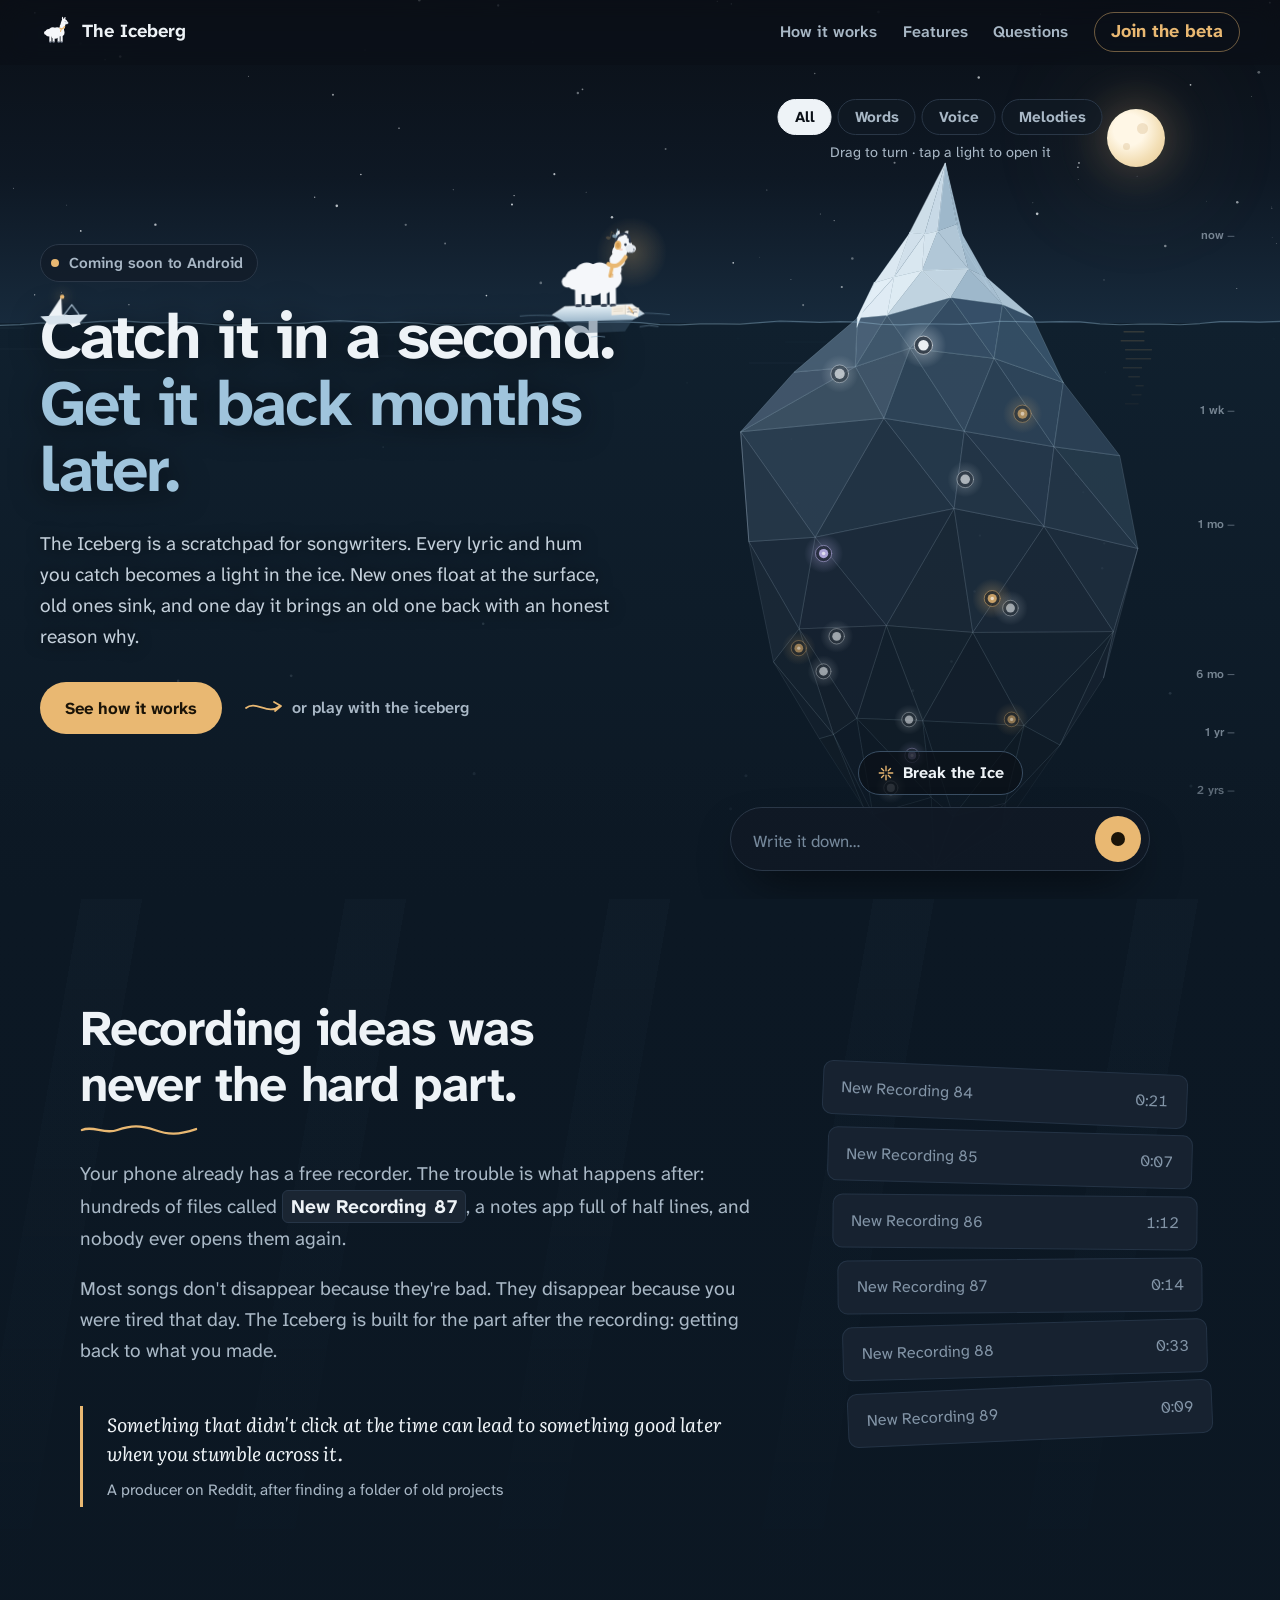
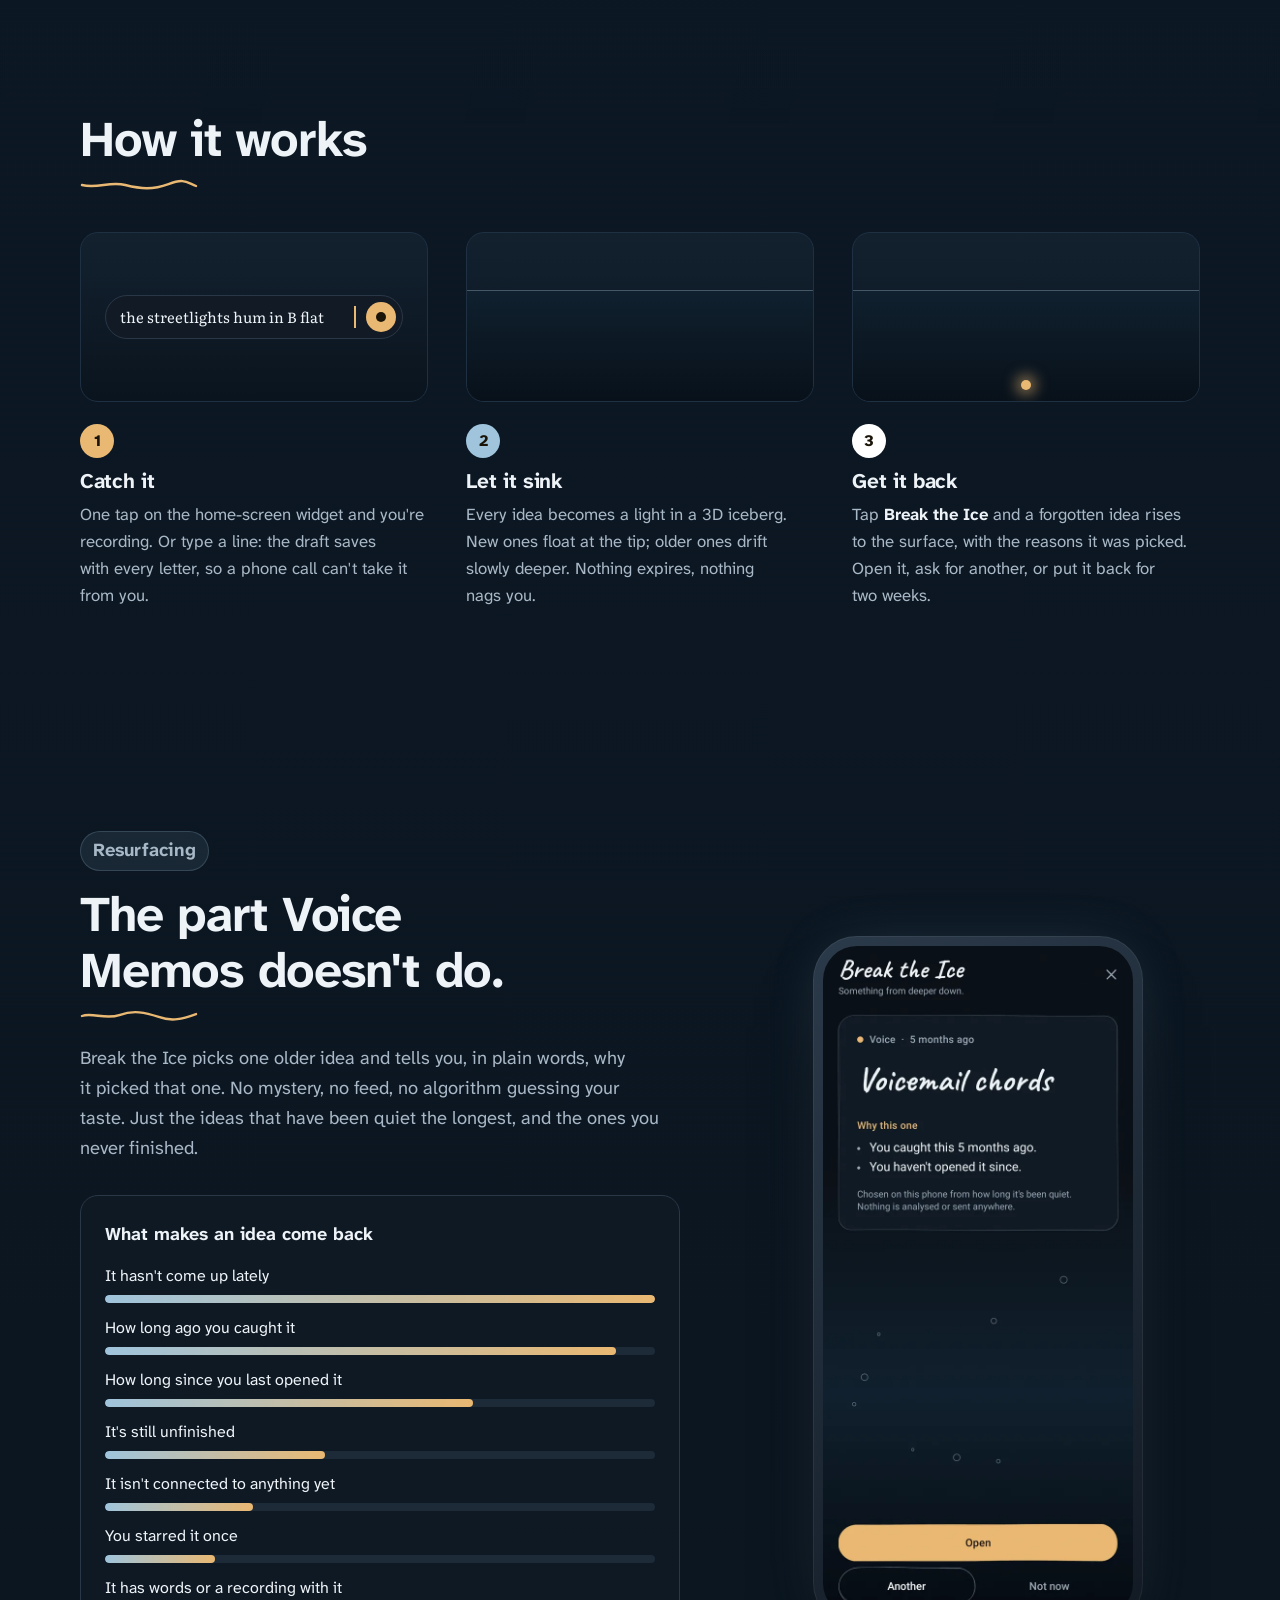
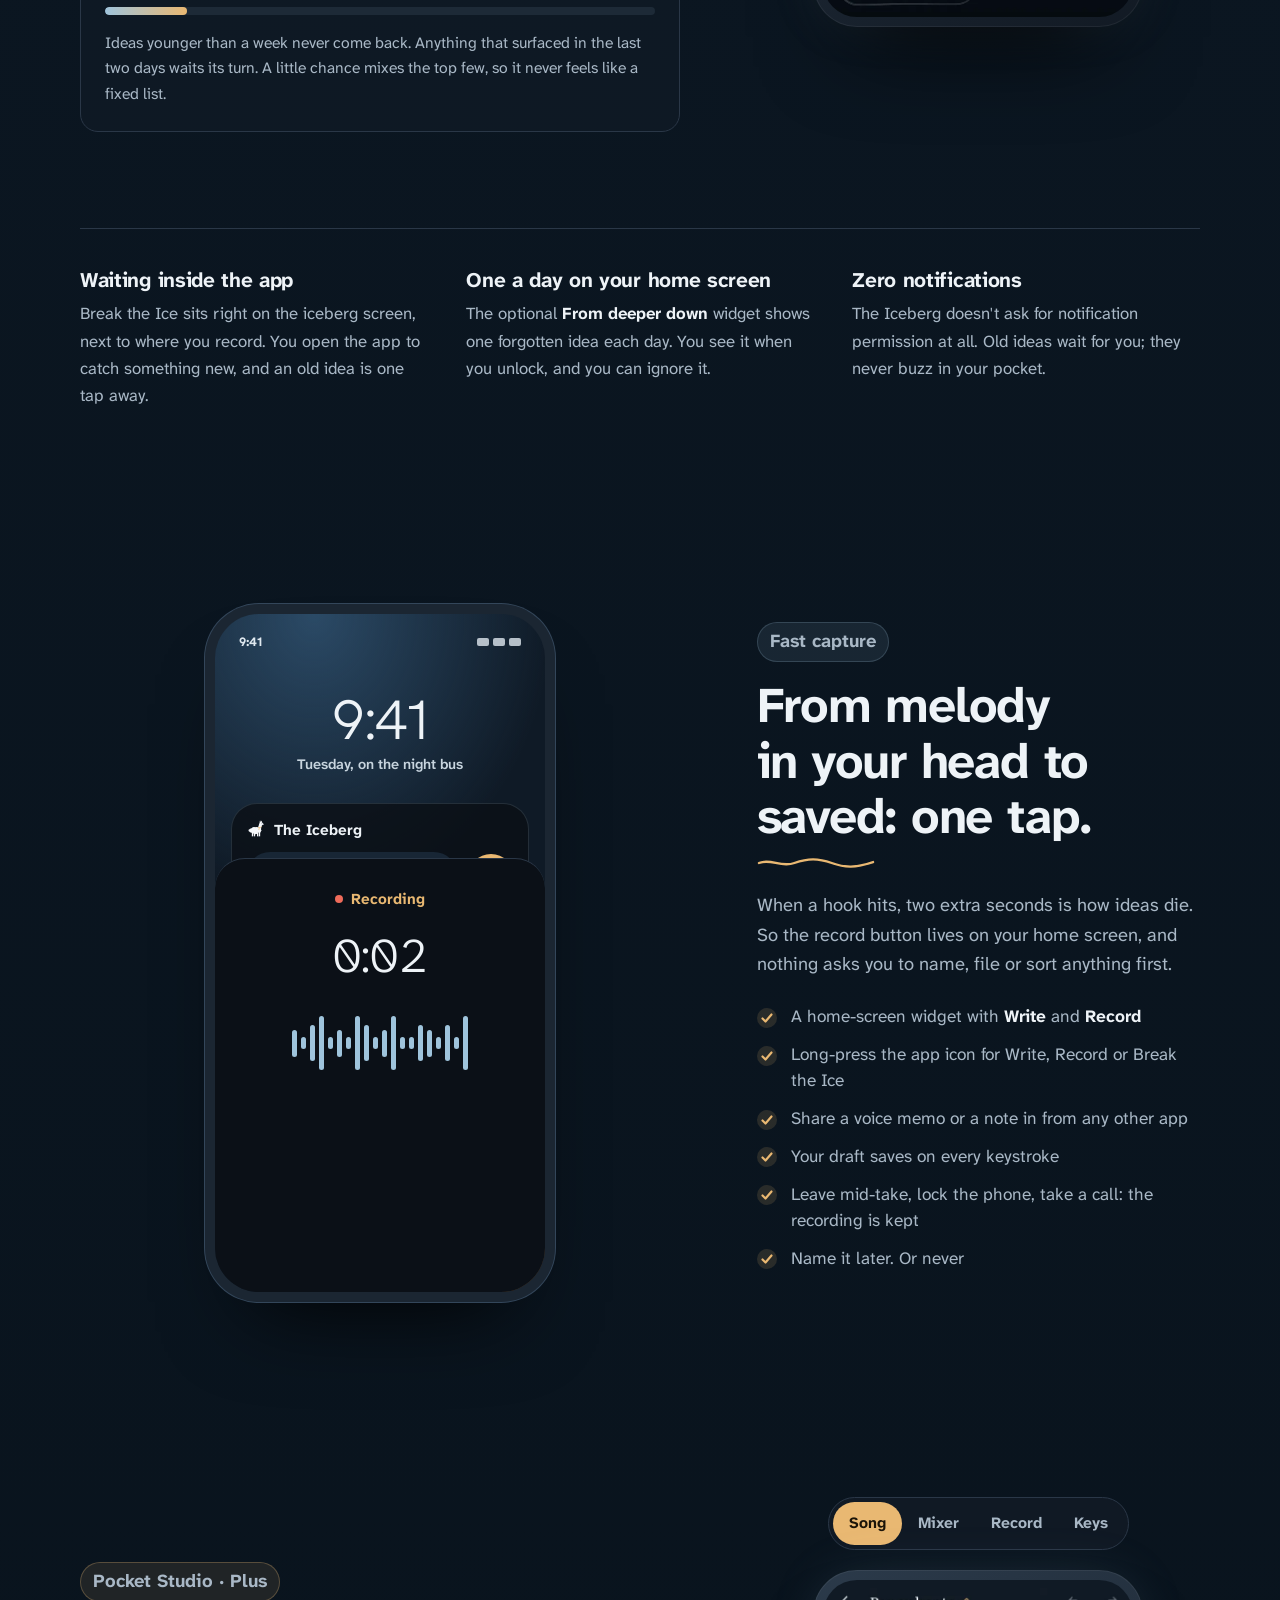
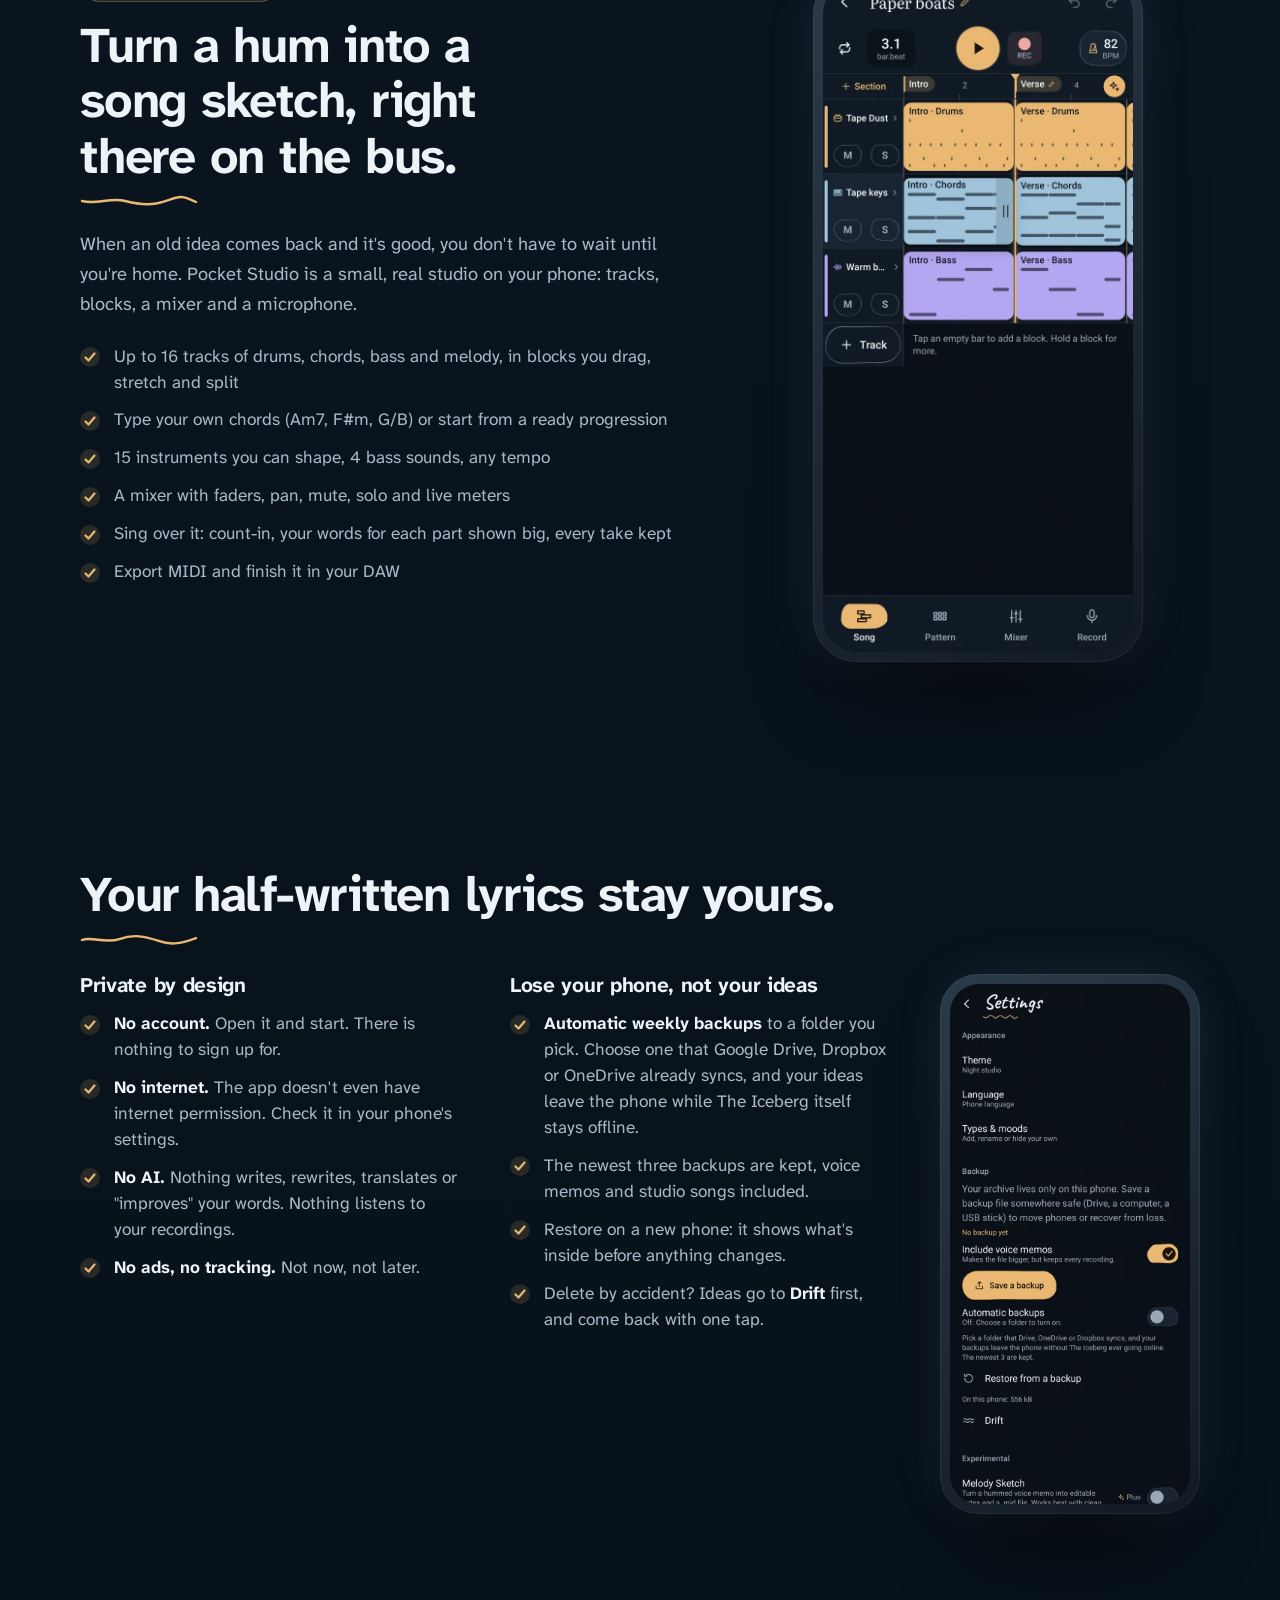
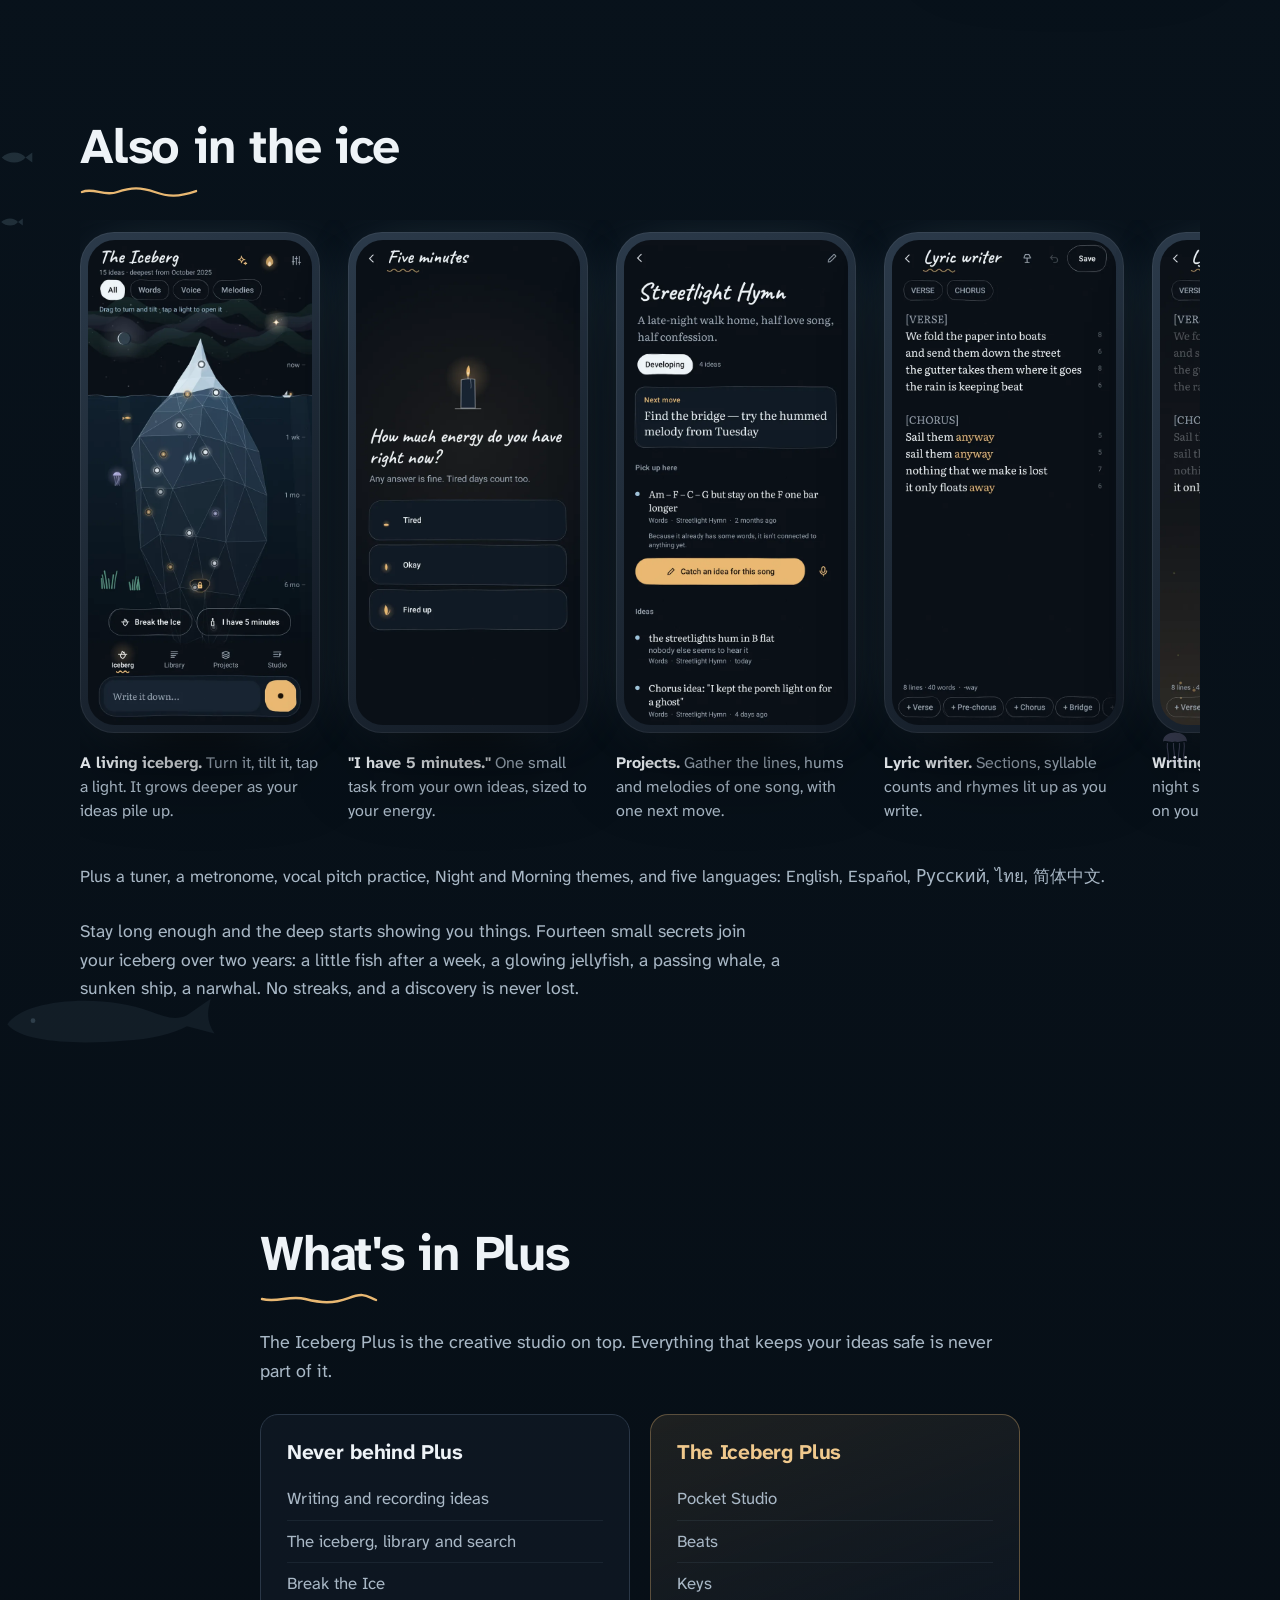
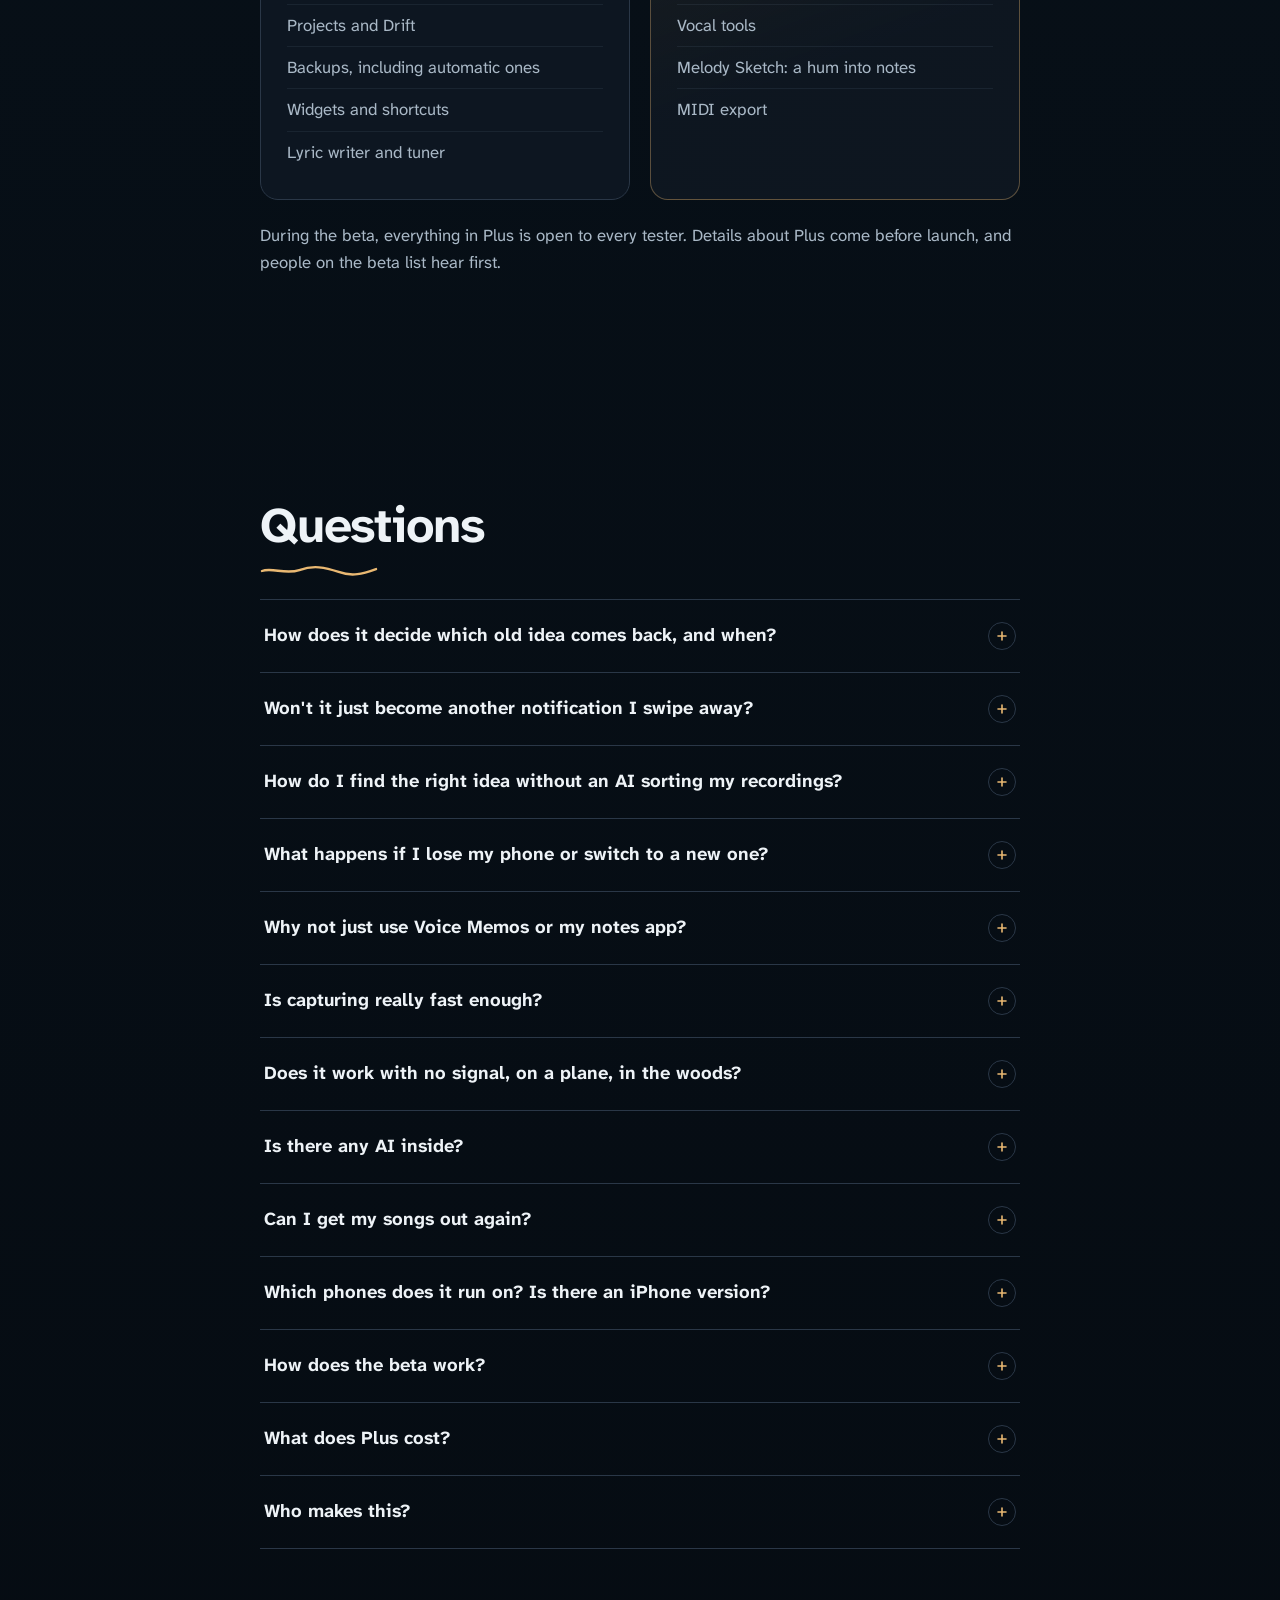
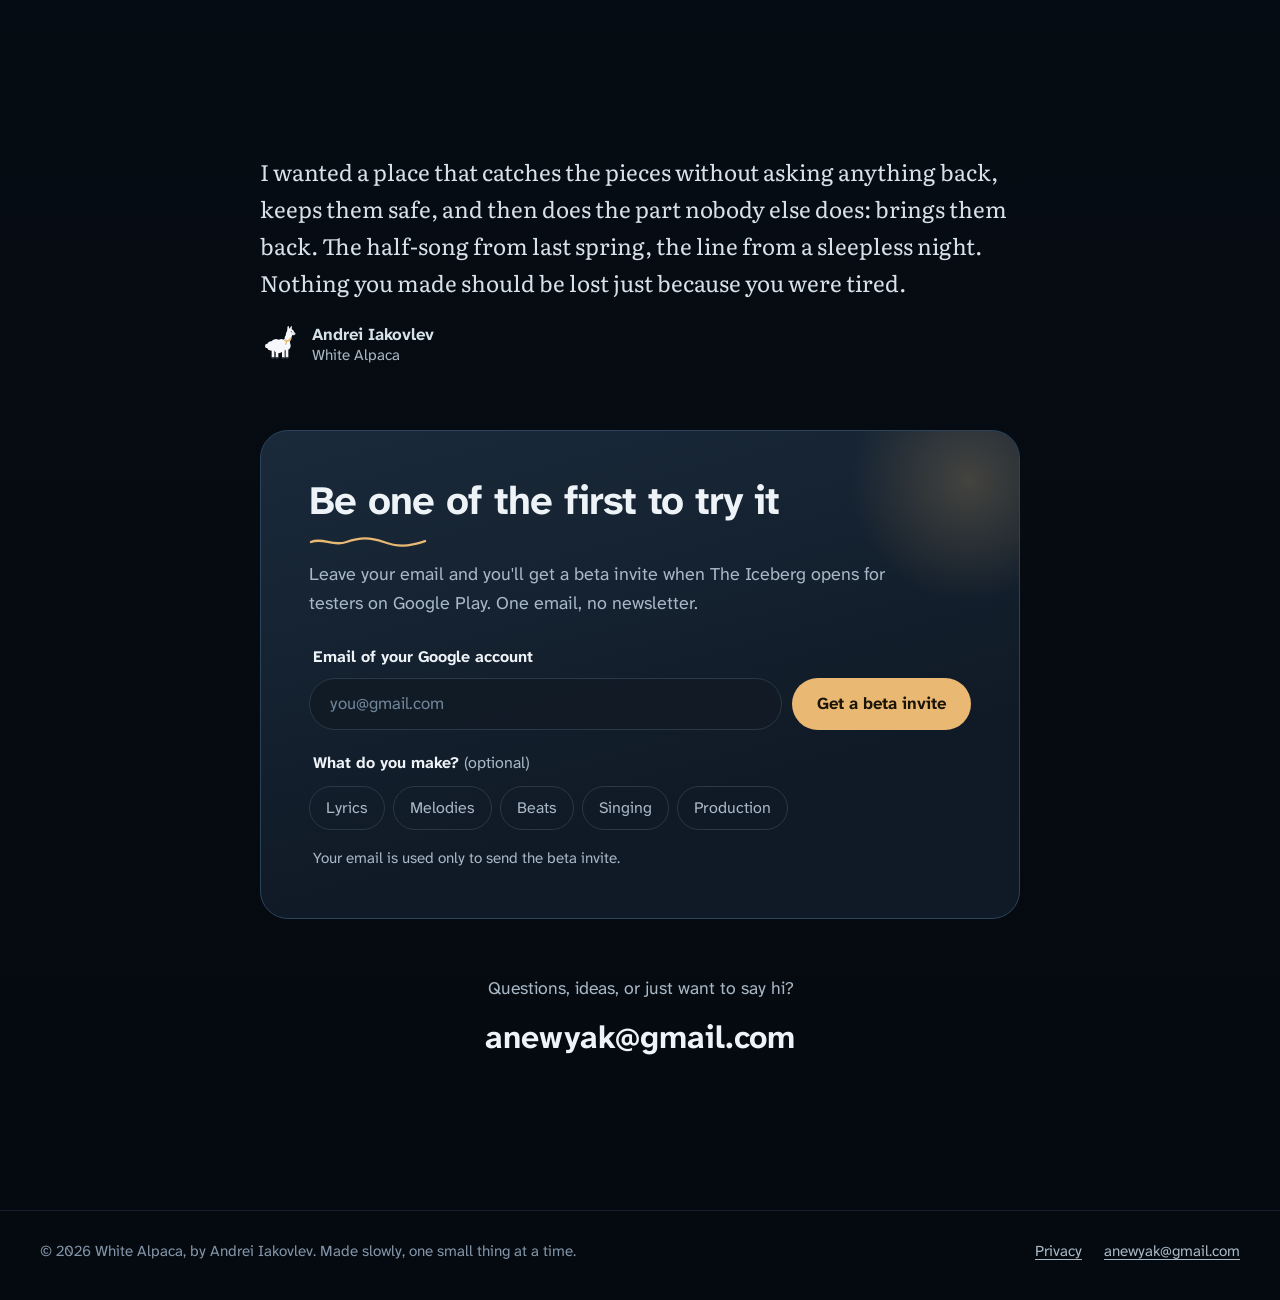
==== commit 252c5548: "A live iceberg in the hero, closer to the app, more small motion - Hero is now the app's own low-pol" ====
--- a/index.html
+++ b/index.html
@@ -4,7 +4,7 @@
   <meta charset="utf-8">
   <meta name="viewport" content="width=device-width, initial-scale=1">
   <title>The Iceberg · Get your old song ideas back</title>
-  <meta name="description" content="The Iceberg is a songwriting scratchpad for Android. Catch a lyric or a hum in one tap, and get forgotten ideas back months later, each with an honest reason why. No account, no cloud, no AI. Join the beta.">
+  <meta name="description" content="The Iceberg is a songwriting scratchpad for Android. Catch a lyric or a hum in one tap, and get forgotten ideas back months later, each with an honest reason why. No account, no cloud, no AI.">
   <meta property="og:title" content="The Iceberg: get your old song ideas back">
   <meta property="og:description" content="Catch a lyric or a hum in one tap. Months later, The Iceberg brings it back with an honest reason why. No account, no cloud, no AI.">
   <meta property="og:image" content="https://whitealpaca.tech/assets/share.png">
@@ -20,20 +20,20 @@
 <body>
   <a class="skip" href="#main">Skip to content</a>
 
-  <header class="top" id="top">
+  <header class="top">
     <a class="brand" href="#main" aria-label="The Iceberg by White Alpaca, back to top">
       <img src="assets/alpaca.svg" alt="" width="32" height="32">
       <span>The Iceberg</span>
     </a>
     <nav aria-label="Sections">
-      <a href="#how">How it works</a>
-      <a href="#features">Features</a>
-      <a href="#faq">Questions</a>
-      <a class="btn btn-small" href="#beta">Join the beta</a>
+      <a href="#how" data-spy="how">How it works</a>
+      <a href="#resurfacing" data-spy="resurfacing">Features</a>
+      <a href="#faq" data-spy="faq">Questions</a>
+      <a class="btn-ghost" href="#beta" data-spy="beta">Join the beta</a>
+      <svg class="nav-ink" viewBox="0 0 60 8" preserveAspectRatio="none" aria-hidden="true"><path d="M2 5 C 10 1, 18 8, 30 4 S 50 1, 58 5"/></svg>
     </nav>
   </header>
 
-  <!-- Depth gauge: the deeper you scroll, the older the ideas -->
   <aside class="gauge" aria-hidden="true">
     <span class="gauge-track"><span class="gauge-fill"></span></span>
     <span class="gauge-label">now</span>
@@ -41,86 +41,104 @@
 
   <main id="main">
 
-    <!-- ============ HERO ============ -->
-    <section class="hero">
+    <!-- ============ HERO: the app's iceberg, live ============ -->
+    <section class="hero" id="hero">
+      <div class="moon" aria-hidden="true"></div>
+      <canvas id="berg" aria-hidden="true"></canvas>
+
       <div class="hero-copy">
-        <p class="pill load" style="--i:0"><span class="dot"></span> Beta for Android, coming soon</p>
+        <p class="pill load" style="--i:0"><span class="dot"></span> Coming soon to Android</p>
         <h1 class="load" style="--i:1">Catch it in a second.<br><span class="h1-quiet">Get it back months later.</span></h1>
-        <p class="lead load" style="--i:2">The Iceberg is a scratchpad for songwriters. Hum a melody or write a line in one tap from your home screen. Then forget about it. Weeks or months later it brings the idea back to you, exactly as you left it, with an honest reason why.</p>
-
-        <form class="signup load" style="--i:3" data-signup novalidate>
-          <label class="sr-only" for="hero-email">Your email</label>
-          <input id="hero-email" name="email" type="email" inputmode="email" autocomplete="email" placeholder="you@example.com" required>
-          <button class="btn" type="submit">Get a beta invite</button>
-          <p class="form-note" role="status" aria-live="polite">One email when the beta opens. Nothing else.</p>
-        </form>
-
-        <p class="promise load" style="--i:4">
-          <svg viewBox="0 0 20 20" aria-hidden="true"><rect x="4.5" y="9" width="11" height="8" rx="2"/><path d="M7 9V6.5a3 3 0 0 1 6 0V9"/></svg>
-          No account, no cloud, no AI. Your half-written lyrics stay on your phone.
-        </p>
+        <p class="lead load" style="--i:2">The Iceberg is a scratchpad for songwriters. Every lyric and hum you catch becomes a light in the ice. New ones float at the surface, old ones sink, and one day it brings an old one back with an honest reason why.</p>
+        <div class="hero-actions load" style="--i:3">
+          <a class="btn" href="#how">See how it works</a>
+          <span class="hint-try"><svg viewBox="0 0 40 24" aria-hidden="true"><path d="M2 12 C 12 4, 24 20, 36 10 M30 6 L37 10 L31 15"/></svg> or play with the iceberg</span>
+        </div>
       </div>
 
-      <!-- The one orchestrated moment: a pile of "New Recording" files sinks, one idea rises -->
-      <div class="hero-demo" aria-label="Demo: a forgotten voice memo comes back with a reason">
-        <ol class="pile" aria-hidden="true">
-          <li style="--n:0">New Recording 84 <span>0:21</span></li>
-          <li style="--n:1">New Recording 85 <span>0:07</span></li>
-          <li style="--n:2">New Recording 86 <span>1:12</span></li>
-          <li style="--n:3">New Recording 87 <span>0:14</span></li>
-          <li style="--n:4">New Recording 88 <span>0:33</span></li>
-        </ol>
-
-        <article class="surfaced" id="surfaced">
-          <header class="surfaced-head">
-            <span class="kind" data-f="kind">Voice memo</span>
+      <div class="scene" id="scene">
+        <div class="chips load" style="--i:4" role="group" aria-label="Show ideas">
+          <button type="button" class="chip on" data-filter="all" aria-pressed="true">All</button>
+          <button type="button" class="chip" data-filter="words" aria-pressed="false">Words</button>
+          <button type="button" class="chip" data-filter="voice" aria-pressed="false">Voice</button>
+          <button type="button" class="chip" data-filter="melody" aria-pressed="false">Melodies</button>
+        </div>
+        <p class="scene-hint load" style="--i:5">Drag to turn · tap a light to open it</p>
+
+        <button class="boat" type="button" aria-label="A paper boat with a lantern">
+          <svg viewBox="0 0 64 40" aria-hidden="true"><path class="boat-sail" d="M30 4 L30 26 L14 26 Z"/><path class="boat-hull" d="M4 26 L60 26 L50 36 L14 36 Z"/><path class="boat-fold" d="M32 26 L42 14 L50 26"/><circle class="boat-lamp" cx="31" cy="4" r="2.6"/></svg>
+        </button>
+        <button class="floe" type="button" aria-label="White Alpaca on her ice floe, listening to music">
+          <img src="assets/alpaca-scene.svg" alt="">
+        </button>
+
+        <article class="idea-card" id="card" hidden aria-live="polite">
+          <button class="card-x" type="button" aria-label="Close">×</button>
+          <p class="card-sub" data-f="sub">Something from deeper down.</p>
+          <header class="card-head">
+            <span class="kind" data-f="kind">Voice</span>
             <span data-f="age">5 months ago</span>
           </header>
-          <h2 class="surfaced-title" data-f="title">Voicemail chords</h2>
-          <p class="surfaced-words" data-f="words">hummed on the night bus, fourteen seconds of something</p>
+          <h2 class="card-title" data-f="title">Voicemail chords</h2>
+          <p class="card-words" data-f="words"></p>
           <button class="play" type="button" data-play aria-label="Play this idea">
             <svg class="i-play" viewBox="0 0 20 20" aria-hidden="true"><path d="M6 4l10 6-10 6z"/></svg>
             <svg class="i-stop" viewBox="0 0 20 20" aria-hidden="true"><rect x="5" y="5" width="10" height="10" rx="1.5"/></svg>
             <span class="wave" aria-hidden="true"><i></i><i></i><i></i><i></i><i></i><i></i><i></i><i></i><i></i><i></i><i></i><i></i><i></i><i></i><i></i><i></i></span>
             <span class="play-time" data-f="len">0:14</span>
           </button>
-          <div class="why-this">
+          <div class="why-this" data-f="whybox">
             <p class="why-title">Why this one</p>
-            <ul data-f="reasons">
-              <li>You caught this 5 months ago.</li>
-              <li>You haven't opened it since.</li>
-            </ul>
-          </div>
-          <div class="surfaced-actions">
+            <ul data-f="reasons"></ul>
+          </div>
+          <div class="card-actions" data-f="actions">
             <button class="btn btn-small" type="button" data-another>Another</button>
             <button class="btn-text" type="button" data-notnow>Not now</button>
           </div>
-          <p class="surfaced-foot">Chosen on your phone. Nothing is analysed or sent anywhere.</p>
+          <p class="card-foot" data-f="foot">Chosen on this phone from how long it's been quiet. Nothing is analysed or sent anywhere.</p>
         </article>
+
+        <div class="scene-bottom load" style="--i:6">
+          <button class="bti" type="button" data-bti>
+            <svg viewBox="0 0 24 24" aria-hidden="true"><path d="M12 3v6M12 15v6M3 12h6M15 12h6M6 6l3 3M15 15l3 3M18 6l-3 3M9 15l-3 3"/></svg>
+            Break the Ice
+          </button>
+          <form class="dock" id="dock" autocomplete="off">
+            <label class="sr-only" for="dock-input">Write an idea</label>
+            <input id="dock-input" type="text" maxlength="90" placeholder="Write it down…" enterkeyhint="done">
+            <button class="dock-rec" type="submit" aria-label="Record a voice memo">
+              <span class="rec-dot"></span>
+              <svg class="keep-ico" viewBox="0 0 20 20" aria-hidden="true"><path d="M4.5 10.5l3.5 3.5 7.5-8"/></svg>
+            </button>
+            <span class="dock-timer" aria-live="polite"></span>
+          </form>
+          <p class="dock-toast" role="status" aria-live="polite"></p>
+        </div>
       </div>
     </section>
 
-    <!-- The waterline, with the alpaca on her floe -->
-    <div class="waterline" aria-hidden="true">
-      <div class="floe">
-        <img src="assets/alpaca-scene.svg" alt="">
-      </div>
-      <svg class="wave-line w1" viewBox="0 0 1200 40" preserveAspectRatio="none"><path d="M0 20 Q 75 6 150 20 T 300 20 T 450 20 T 600 20 T 750 20 T 900 20 T 1050 20 T 1200 20 T 1350 20 T 1500 20 T 1650 20 T 1800 20 T 1950 20 T 2100 20 T 2250 20 T 2400 20 V40 H0 Z"/></svg>
-      <svg class="wave-line w2" viewBox="0 0 1200 40" preserveAspectRatio="none"><path d="M0 22 Q 100 10 200 22 T 400 22 T 600 22 T 800 22 T 1000 22 T 1200 22 T 1400 22 T 1600 22 T 1800 22 T 2000 22 T 2200 22 T 2400 22 V40 H0 Z"/></svg>
-    </div>
-
     <div class="sea">
 
       <!-- ============ PROBLEM ============ -->
       <section class="problem" data-depth="1 day">
-        <div class="wrap narrow">
-          <h2 class="reveal">Recording ideas was never the hard part.</h2>
-          <p class="reveal">Your phone already has a free recorder. The trouble is what happens after: hundreds of files called <span class="file">New Recording <span class="count" data-count="87">87</span></span>, a notes app full of half lines, and nobody ever opens them again.</p>
-          <p class="reveal">Most songs don't disappear because they're bad. They disappear because you were tired that day. The Iceberg is built for the part after the recording: getting back to what you made.</p>
-          <blockquote class="reveal">
-            <p>Something that didn't click at the time can lead to something good later when you stumble across it.</p>
-            <footer>A producer on Reddit, after finding a folder of old projects</footer>
-          </blockquote>
+        <div class="wrap split-problem">
+          <div>
+            <h2 class="reveal">Recording ideas was never the hard part.</h2>
+            <p class="reveal">Your phone already has a free recorder. The trouble is what happens after: hundreds of files called <span class="file">New Recording <span class="count" data-count="87">87</span></span>, a notes app full of half lines, and nobody ever opens them again.</p>
+            <p class="reveal">Most songs don't disappear because they're bad. They disappear because you were tired that day. The Iceberg is built for the part after the recording: getting back to what you made.</p>
+            <blockquote class="reveal">
+              <p>Something that didn't click at the time can lead to something good later when you stumble across it.</p>
+              <footer>A producer on Reddit, after finding a folder of old projects</footer>
+            </blockquote>
+          </div>
+          <div class="pile reveal" aria-hidden="true">
+            <span style="--n:0">New Recording 84 <i>0:21</i></span>
+            <span style="--n:1">New Recording 85 <i>0:07</i></span>
+            <span style="--n:2">New Recording 86 <i>1:12</i></span>
+            <span style="--n:3" class="pile-keep">New Recording 87 <i>0:14</i></span>
+            <span style="--n:4">New Recording 88 <i>0:33</i></span>
+            <span style="--n:5">New Recording 89 <i>0:09</i></span>
+          </div>
         </div>
       </section>
 
@@ -130,51 +148,42 @@
           <h2 class="reveal">How it works</h2>
           <ol class="steps">
             <li class="reveal">
+              <div class="vignette v-catch" aria-hidden="true">
+                <div class="mini-dock"><span class="typed">the streetlights hum in B flat</span><span class="mini-rec"></span></div>
+                <span class="mini-light"></span>
+              </div>
               <span class="step-n">1</span>
               <h3>Catch it</h3>
-              <p>One tap on the widget and you're recording. Or type a line: the draft saves with every letter, so a phone call can't take it from you.</p>
+              <p>One tap on the home-screen widget and you're recording. Or type a line: the draft saves with every letter, so a phone call can't take it from you.</p>
             </li>
             <li class="reveal">
+              <div class="vignette v-sink" aria-hidden="true">
+                <span class="v-water"></span>
+                <p style="--x:8%;--d:0s">your coat still smells like November</p>
+                <p style="--x:22%;--d:-3s">Am – F – C – G</p>
+                <p style="--x:4%;--d:-6s">a kitchen at 3am</p>
+                <p style="--x:30%;--d:-9s">♪ 0:14, night bus</p>
+              </div>
               <span class="step-n">2</span>
               <h3>Let it sink</h3>
               <p>Every idea becomes a light in a 3D iceberg. New ones float at the tip; older ones drift slowly deeper. Nothing expires, nothing nags you.</p>
             </li>
             <li class="reveal">
+              <div class="vignette v-rise" aria-hidden="true">
+                <span class="v-water"></span>
+                <span class="rise-light"></span>
+                <span class="rise-ring"></span>
+                <span class="rise-label">You caught this 5 months ago.</span>
+              </div>
               <span class="step-n">3</span>
               <h3>Get it back</h3>
               <p>Tap <strong>Break the Ice</strong> and a forgotten idea rises to the surface, with the reasons it was picked. Open it, ask for another, or put it back for two weeks.</p>
             </li>
           </ol>
-
-          <div class="deep-demo reveal">
-            <div class="deep-copy">
-              <h3>Try it: tap a light</h3>
-              <p>Deeper means older. Each light is one idea, the way they look inside the app.</p>
-            </div>
-            <div class="deep" id="deep">
-              <span class="surface-line"></span>
-              <span class="age-mark" style="top:22%">1 week</span>
-              <span class="age-mark" style="top:46%">1 month</span>
-              <span class="age-mark" style="top:70%">6 months</span>
-              <span class="age-mark" style="top:90%">1 year</span>
-              <button class="light" style="--x:22%;--y:16%" data-meta="3 weeks ago · lyric" data-text="the streetlights hum in B flat&#10;nobody else seems to hear it" aria-label="Open an idea from 3 weeks ago"></button>
-              <button class="light" style="--x:68%;--y:28%" data-meta="6 weeks ago · chorus" data-text="I kept the porch light on for a ghost" aria-label="Open an idea from 6 weeks ago"></button>
-              <button class="light voice" style="--x:44%;--y:39%" data-meta="2 months ago · voice memo · 0:14" data-text="hummed on the night bus,&#10;fourteen seconds of something" aria-label="Open a voice memo from 2 months ago"></button>
-              <button class="light" style="--x:80%;--y:52%" data-meta="4 months ago · title" data-text="Hymn for the Night Bus" aria-label="Open an idea from 4 months ago"></button>
-              <button class="light" style="--x:28%;--y:60%" data-meta="7 months ago · second verse" data-text="your coat still smells like November&#10;I don't wash it, I don't wear it" aria-label="Open an idea from 7 months ago"></button>
-              <button class="light voice" style="--x:62%;--y:72%" data-meta="11 months ago · voice memo · 0:31" data-text="if the river remembers, so will I" aria-label="Open a voice memo from 11 months ago"></button>
-              <button class="light" style="--x:24%;--y:84%" data-meta="1 year ago · lyric" data-text="we folded every promise into paper boats&#10;and let the gutter carry them to sea" aria-label="Open an idea from a year ago"></button>
-              <button class="light" style="--x:76%;--y:90%" data-meta="2 years ago · chords" data-text="Am – F – C – G&#10;stay on F one bar longer" aria-label="Open an idea from 2 years ago"></button>
-              <figure class="note" aria-live="polite"><p class="note-text">Tap any light.</p><p class="note-meta">It rises to the surface.</p></figure>
-            </div>
-          </div>
-        </div>
-      </section>
-
-      <!-- ============ FEATURES ============ -->
-      <div id="features"></div>
-
-      <!-- Resurfacing -->
+        </div>
+      </section>
+
+      <!-- ============ RESURFACING ============ -->
       <section class="feature" id="resurfacing" data-depth="1 month">
         <div class="wrap split">
           <div class="feature-copy">
@@ -182,7 +191,7 @@
             <h2 class="reveal">The part Voice Memos doesn't do.</h2>
             <p class="reveal">Break the Ice picks one older idea and tells you, in plain words, why it picked that one. No mystery, no feed, no algorithm guessing your taste. Just the ideas that have been quiet the longest, and the ones you never finished.</p>
 
-            <div class="weights reveal" aria-label="What makes an idea more likely to come back">
+            <div class="weights reveal">
               <p class="weights-title">What makes an idea come back</p>
               <ul>
                 <li style="--w:100%"><span>It hasn't come up lately</span><i></i></li>
@@ -196,7 +205,7 @@
               <p class="weights-note">Ideas younger than a week never come back. Anything that surfaced in the last two days waits its turn. A little chance mixes the top few, so it never feels like a fixed list.</p>
             </div>
           </div>
-          <figure class="phone reveal"><img src="assets/screens/bti.webp" width="320" height="693" alt="Break the Ice screen: a voice memo called Voicemail chords from 5 months ago. Why this one: you caught this 5 months ago, you haven't opened it since. Buttons: Open, Another, Not now." loading="lazy"></figure>
+          <figure class="phone reveal"><img src="assets/screens/bti.webp" width="320" height="693" alt="Break the Ice in the app: a voice memo called Voicemail chords from 5 months ago. Why this one: you caught this 5 months ago, you haven't opened it since. Buttons: Open, Another, Not now." loading="lazy"></figure>
         </div>
 
         <div class="wrap">
@@ -217,7 +226,7 @@
         </div>
       </section>
 
-      <!-- Fast capture -->
+      <!-- ============ CAPTURE ============ -->
       <section class="feature" id="capture" data-depth="2 months">
         <div class="wrap split flip">
           <div class="feature-copy">
@@ -256,7 +265,7 @@
         </div>
       </section>
 
-      <!-- Pocket Studio -->
+      <!-- ============ POCKET STUDIO ============ -->
       <section class="feature" id="studio" data-depth="6 months">
         <div class="wrap split">
           <div class="feature-copy">
@@ -284,10 +293,10 @@
         </div>
       </section>
 
-      <!-- Yours and safe -->
+      <!-- ============ PRIVATE + BACKUPS ============ -->
       <section class="feature yours" id="private" data-depth="1 year">
         <div class="wrap">
-          <h2 class="reveal center-ish">Your half-written lyrics stay yours.</h2>
+          <h2 class="reveal">Your half-written lyrics stay yours.</h2>
           <div class="yours-grid">
             <div class="yours-col reveal">
               <h3>Private by design</h3>
@@ -312,12 +321,18 @@
         </div>
       </section>
 
-      <!-- More in the ice -->
+      <!-- ============ MORE + DISCOVERIES ============ -->
       <section class="more" data-depth="2 years">
+        <div class="swimmers" aria-hidden="true">
+          <svg class="fish f1" viewBox="0 0 40 20"><path d="M2 10 C 10 2, 24 2, 30 10 C 24 18, 10 18, 2 10 Z M30 10 L38 4 L38 16 Z"/></svg>
+          <svg class="fish f2" viewBox="0 0 40 20"><path d="M2 10 C 10 2, 24 2, 30 10 C 24 18, 10 18, 2 10 Z M30 10 L38 4 L38 16 Z"/></svg>
+          <svg class="jelly" viewBox="0 0 40 60"><path class="bell" d="M4 22 C 4 6, 36 6, 36 22 C 30 20, 26 24, 20 22 C 14 24, 10 20, 4 22 Z"/><path class="tent" d="M10 24 C 8 34, 14 40, 10 52 M18 24 C 17 36, 22 42, 19 56 M26 24 C 27 34, 22 42, 26 52 M32 23 C 34 32, 30 38, 32 46"/></svg>
+          <svg class="whale" viewBox="0 0 240 80"><path d="M8 44 C 26 16, 112 10, 164 30 C 180 36, 192 40, 204 34 L 230 16 C 226 30, 225 40, 234 54 L 204 46 C 188 54, 166 60, 134 62 C 84 66, 24 64, 8 44 Z"/><circle cx="36" cy="40" r="2.6" class="eye"/></svg>
+        </div>
         <div class="wrap">
           <h2 class="reveal">Also in the ice</h2>
           <div class="gallery reveal" tabindex="0" aria-label="More screens from the app, scroll sideways">
-            <figure><div class="phone"><img src="assets/screens/iceberg.webp" width="240" height="520" alt="The iceberg: ideas as lights inside a 3D iceberg, with depth marks for now, 1 week, 1 month and 6 months." loading="lazy"></div><figcaption><strong>A living iceberg.</strong> Turn it, tilt it, tap a light. Small creatures move in as it grows.</figcaption></figure>
+            <figure><div class="phone"><img src="assets/screens/iceberg.webp" width="240" height="520" alt="The iceberg: ideas as lights inside a 3D iceberg, with depth marks for now, 1 week, 1 month and 6 months." loading="lazy"></div><figcaption><strong>A living iceberg.</strong> Turn it, tilt it, tap a light. It grows deeper as your ideas pile up.</figcaption></figure>
             <figure><div class="phone"><img src="assets/screens/five.webp" width="240" height="520" alt="Five minutes: how much energy do you have right now? Tired, Okay, Fired up." loading="lazy"></div><figcaption><strong>"I have 5 minutes."</strong> One small task from your own ideas, sized to your energy.</figcaption></figure>
             <figure><div class="phone"><img src="assets/screens/projects.webp" width="240" height="520" alt="A song project with its ideas, memos and one clear next move." loading="lazy"></div><figcaption><strong>Projects.</strong> Gather the lines, hums and melodies of one song, with one next move.</figcaption></figure>
             <figure><div class="phone"><img src="assets/screens/lyrics.webp" width="240" height="520" alt="Lyric writer with verse and chorus sections, syllable counts and rhyme highlights." loading="lazy"></div><figcaption><strong>Lyric writer.</strong> Sections, syllable counts and rhymes lit up as you write.</figcaption></figure>
@@ -326,10 +341,11 @@
             <figure><div class="phone"><img src="assets/screens/beats.webp" width="240" height="520" alt="Beats: a 16-step drum machine with kits." loading="lazy"></div><figcaption><strong>Beats.</strong> A 16-step drum machine with 21 sounds and swing.</figcaption></figure>
           </div>
           <p class="more-line reveal">Plus a tuner, a metronome, vocal pitch practice, Night and Morning themes, and five languages: English, Español, Русский, ไทย, 简体中文.</p>
-        </div>
-      </section>
-
-      <!-- Plus -->
+          <p class="discover reveal">Stay long enough and the deep starts showing you things. Fourteen small secrets join your iceberg over two years: a little fish after a week, a glowing jellyfish, a passing whale, a sunken ship, a narwhal. No streaks, and a discovery is never lost.</p>
+        </div>
+      </section>
+
+      <!-- ============ PLUS ============ -->
       <section class="plus" id="plus" data-depth="the deep">
         <div class="wrap narrow">
           <h2 class="reveal">What's in Plus</h2>
@@ -363,7 +379,7 @@
         </div>
       </section>
 
-      <!-- FAQ -->
+      <!-- ============ FAQ ============ -->
       <section class="faq" id="faq" data-depth="the deep">
         <div class="wrap narrow">
           <h2 class="reveal">Questions</h2>
@@ -430,23 +446,23 @@
 
           <details>
             <summary>Who makes this?</summary>
-            <div><p>One person, under the name White Alpaca. A songwriter's tool made slowly and with care, by someone who also had a phone full of forgotten hums.</p></div>
-          </details>
-        </div>
-      </section>
-
-      <!-- Letter + Beta -->
+            <div><p>Me, Andrei Iakovlev. White Alpaca is my one-person studio, and The Iceberg is its first app. I make it slowly and with care, because I also had a phone full of forgotten hums. Write to me any time at <a href="mailto:anewyak@gmail.com">anewyak@gmail.com</a>.</p></div>
+          </details>
+        </div>
+      </section>
+
+      <!-- ============ LETTER + BETA ============ -->
       <section class="beta" id="beta" data-depth="the sea floor">
         <div class="wrap narrow">
           <div class="letter reveal">
             <p>I wanted a place that catches the pieces without asking anything back, keeps them safe, and then does the part nobody else does: brings them back. The half-song from last spring, the line from a sleepless night. Nothing you made should be lost just because you were tired.</p>
-            <p class="sign"><img src="assets/alpaca.svg" alt="" width="40" height="40"> White Alpaca</p>
+            <p class="sign"><img src="assets/alpaca.svg" alt="" width="40" height="40"> <span>Andrei Iakovlev<small>White Alpaca</small></span></p>
           </div>
 
           <div class="beta-box reveal">
             <h2>Be one of the first to try it</h2>
             <p>Leave your email and you'll get a beta invite when The Iceberg opens for testers on Google Play. One email, no newsletter.</p>
-            <form class="signup signup-big" data-signup novalidate>
+            <form class="signup" data-signup novalidate>
               <label for="beta-email">Email of your Google account</label>
               <div class="signup-row">
                 <input id="beta-email" name="email" type="email" inputmode="email" autocomplete="email" placeholder="you@gmail.com" required>
@@ -475,10 +491,11 @@
   </main>
 
   <footer class="foot">
-    <p>© 2026 White Alpaca. Made slowly, one small thing at a time.</p>
+    <p>© 2026 White Alpaca, by Andrei Iakovlev. Made slowly, one small thing at a time.</p>
     <p><a href="privacy.html">Privacy</a> <a href="mailto:anewyak@gmail.com">anewyak@gmail.com</a></p>
   </footer>
 
+  <script src="iceberg.js"></script>
   <script src="script.js"></script>
 </body>
 </html>
--- a/styles.css
+++ b/styles.css
@@ -1,6 +1,7 @@
 /* The Iceberg · whitealpaca.tech
    Type: Atkinson Hyperlegible Next for everything we say (made for readability),
-   Literata only for the artist's own words, the way the app shows them. */
+   Literata only for the artist's own words, the way the app shows them.
+   Colours: the app's Night palette. */
 
 @font-face { font-family: "Atkinson Next"; src: url("assets/fonts/atkinson-next.woff2") format("woff2"); font-weight: 200 800; font-display: swap;
   unicode-range: U+0000-00FF, U+0131, U+0152-0153, U+02BB-02BC, U+02C6, U+02DA, U+02DC, U+0304, U+0308, U+0329, U+2000-206F, U+20AC, U+2122, U+2191, U+2193, U+2212, U+2215, U+FEFF, U+FFFD; }
@@ -13,17 +14,18 @@
   --night: #0b1017;
   --sky: #0e1824;
   --sea: #10202e;
+  --sea2: #0c1824;
   --abyss: #050a10;
-  --surface: #121c28;
-  --raised: #182635;
-  --line: #24384b;
+  --surface: #111a25;
+  --raised: #182433;
+  --line: #2a3747;
   --ink: #eef3f7;
   --muted: #a9b8c6;
   --ice: #9fc4dc;
   --lamp: #e9b872;
-  --lamp-deep: #d9a052;
-  --on-lamp: #1b1307;
+  --on-lamp: #1b1408;
   --plus: #f0c98d;
+  --melody: #c6bcf5;
 
   --sans: "Atkinson Next", "Atkinson Hyperlegible", system-ui, -apple-system, "Segoe UI", sans-serif;
   --serif: "Literata", Georgia, "Times New Roman", serif;
@@ -54,6 +56,7 @@
 p { margin: 0 0 1em; text-wrap: pretty; }
 ul, ol { margin: 0; padding: 0; list-style: none; }
 button { font: inherit; color: inherit; cursor: pointer; }
+[hidden] { display: none !important; }
 :focus-visible { outline: 3px solid var(--lamp); outline-offset: 3px; border-radius: 6px; }
 ::selection { background: var(--lamp); color: var(--on-lamp); }
 
@@ -64,14 +67,13 @@
 .wrap { width: min(1120px, 100% - var(--gutter) * 2); margin-inline: auto; }
 .wrap.narrow { width: min(760px, 100% - var(--gutter) * 2); }
 
-/* ---------- Buttons ---------- */
+/* ---------- Buttons (the app's: amber pill, outlined pill) ---------- */
 .btn {
   display: inline-flex; align-items: center; justify-content: center; gap: .5em;
-  min-height: 52px; padding: 0 1.4em;
+  min-height: 52px; padding: 0 1.5em;
   background: var(--lamp); color: var(--on-lamp);
   border: 0; border-radius: 999px;
   font-weight: 700; font-size: 1.05rem; text-decoration: none; white-space: nowrap;
-  box-shadow: 0 0 0 0 rgba(233, 184, 114, .0);
   transition: transform .2s var(--rise), box-shadow .3s, background .2s;
 }
 .btn:hover { background: #f1c688; box-shadow: 0 6px 28px -6px rgba(233, 184, 114, .55); transform: translateY(-1px); }
@@ -79,27 +81,30 @@
 .btn-small { min-height: 42px; padding: 0 1.1em; font-size: .98rem; }
 .btn-text { background: none; border: 0; color: var(--muted); font-weight: 700; padding: .6em .8em; border-radius: 999px; transition: color .2s, background .2s; }
 .btn-text:hover { color: var(--ink); background: rgba(159, 196, 220, .08); }
+.btn-ghost { display: inline-flex; align-items: center; min-height: 40px; padding: 0 16px; border-radius: 999px; border: 1.5px solid rgba(233, 184, 114, .45); color: var(--lamp) !important; font-weight: 700; text-decoration: none; transition: background .2s, border-color .2s; }
+.btn-ghost:hover { background: rgba(233, 184, 114, .1); border-color: var(--lamp); }
 
 /* ---------- Header ---------- */
 .top {
   position: sticky; top: 0; z-index: 30;
   display: flex; align-items: center; justify-content: space-between; gap: 16px;
   padding: 12px var(--gutter);
-  background: rgba(11, 16, 23, .72);
+  background: rgba(11, 16, 23, .55);
   backdrop-filter: blur(14px) saturate(1.2); -webkit-backdrop-filter: blur(14px) saturate(1.2);
   border-bottom: 1px solid transparent;
-  transition: border-color .3s;
-}
-.top.scrolled { border-bottom-color: rgba(159, 196, 220, .12); }
+  transition: border-color .3s, background .3s;
+}
+.top.scrolled { border-bottom-color: rgba(159, 196, 220, .12); background: rgba(11, 16, 23, .78); }
 .brand { display: flex; align-items: center; gap: 10px; color: var(--ink); text-decoration: none; font-weight: 700; font-size: 1.15rem; }
 .brand img { transition: transform .5s var(--rise); }
 .brand:hover img { transform: rotate(-8deg) translateY(-2px); }
-.top nav { display: flex; align-items: center; gap: clamp(8px, 2vw, 28px); }
-.top nav a:not(.btn) { color: var(--muted); text-decoration: none; font-weight: 600; font-size: 1rem; position: relative; padding: 6px 0; }
-.top nav a:not(.btn)::after { content: ""; position: absolute; left: 0; right: 0; bottom: 0; height: 2px; border-radius: 2px; background: var(--lamp); transform: scaleX(0); transform-origin: left; transition: transform .35s var(--rise); }
-.top nav a:not(.btn):hover { color: var(--ink); }
-.top nav a:not(.btn):hover::after { transform: scaleX(1); }
-@media (max-width: 760px) { .top nav a:not(.btn) { display: none; } }
+.top nav { position: relative; display: flex; align-items: center; gap: clamp(8px, 2vw, 28px); }
+.top nav a:not(.btn-ghost) { color: var(--muted); text-decoration: none; font-weight: 600; font-size: 1rem; padding: 6px 0; transition: color .2s; }
+.top nav a:not(.btn-ghost):hover, .top nav a.here:not(.btn-ghost) { color: var(--ink); }
+.nav-ink { position: absolute; left: 0; bottom: -4px; height: 8px; width: 40px; opacity: 0; pointer-events: none; transition: transform .55s var(--rise), width .55s var(--rise), opacity .3s; }
+.nav-ink.on { opacity: 1; }
+.nav-ink path { fill: none; stroke: var(--lamp); stroke-width: 2.2; stroke-linecap: round; vector-effect: non-scaling-stroke; }
+@media (max-width: 760px) { .top nav a:not(.btn-ghost) { display: none; } .nav-ink { display: none; } }
 
 /* ---------- Depth gauge ---------- */
 .gauge { position: fixed; right: 18px; top: 50%; z-index: 20; height: 40vh; transform: translateY(-50%); display: flex; align-items: flex-start; opacity: 0; transition: opacity .5s; pointer-events: none; }
@@ -107,157 +112,169 @@
 .gauge-track { position: relative; width: 2px; height: 100%; background: rgba(159, 196, 220, .14); border-radius: 2px; }
 .gauge-fill { position: absolute; left: 0; top: 0; width: 100%; height: var(--p, 0%); background: linear-gradient(var(--ice), var(--lamp)); border-radius: 2px; }
 .gauge-fill::after { content: ""; position: absolute; left: 50%; bottom: -5px; width: 10px; height: 10px; margin-left: -5px; border-radius: 50%; background: var(--lamp); box-shadow: 0 0 14px var(--lamp); }
-.gauge-label { position: absolute; right: 14px; top: var(--p, 0%); transform: translateY(-50%); font-size: .82rem; font-weight: 700; color: var(--muted); white-space: nowrap; transition: top .1s linear; }
+.gauge-label { position: absolute; right: 14px; top: var(--p, 0%); transform: translateY(-50%); font-size: .82rem; font-weight: 700; color: var(--muted); white-space: nowrap; }
 @media (max-width: 900px) { .gauge { display: none; } }
 
-/* ---------- Hero ---------- */
+/* ---------- Hero: the live iceberg ---------- */
 .hero {
-  position: relative;
-  display: grid; grid-template-columns: 1.05fr .95fr; gap: clamp(32px, 5vw, 72px); align-items: center;
-  width: min(1180px, 100% - var(--gutter) * 2); margin-inline: auto;
-  padding: clamp(40px, 8vh, 96px) 0 clamp(40px, 6vh, 72px);
-  min-height: min(calc(100vh - 66px), 860px);
-}
-.hero::before { /* stars */
-  content: ""; position: absolute; top: -66px; bottom: 0; left: calc(50% - 50vw); right: calc(50% - 50vw); z-index: -1; pointer-events: none;
-  background:
-    radial-gradient(1.4px 1.4px at 12% 18%, #fff8 50%, transparent 51%),
-    radial-gradient(1px 1px at 28% 62%, #fff6 50%, transparent 51%),
-    radial-gradient(1.2px 1.2px at 44% 12%, #fff7 50%, transparent 51%),
-    radial-gradient(1px 1px at 58% 40%, #fff5 50%, transparent 51%),
-    radial-gradient(1.6px 1.6px at 72% 8%, #fff9 50%, transparent 51%),
-    radial-gradient(1px 1px at 84% 30%, #fff6 50%, transparent 51%),
-    radial-gradient(1.2px 1.2px at 92% 70%, #fff5 50%, transparent 51%),
-    radial-gradient(1px 1px at 6% 80%, #fff5 50%, transparent 51%),
-    radial-gradient(1px 1px at 36% 88%, #fff4 50%, transparent 51%),
-    transparent;
-  animation: twinkle 5s ease-in-out infinite alternate;
-}
-.hero::after { content: ""; position: absolute; top: -66px; bottom: 0; left: calc(50% - 50vw); right: calc(50% - 50vw); z-index: -2; pointer-events: none;
-  background: radial-gradient(ellipse 50% 45% at 75% 40%, rgba(159, 196, 220, .07), transparent 70%), linear-gradient(var(--night), var(--sky)); }
-@keyframes twinkle { to { opacity: .45; } }
-
-.pill { display: inline-flex; align-items: center; gap: 10px; margin: 0 0 22px; padding: 6px 14px 6px 10px; border: 1px solid var(--line); border-radius: 999px; font-size: .95rem; font-weight: 600; color: var(--muted); background: rgba(18, 28, 40, .6); }
-.pill .dot { width: 8px; height: 8px; border-radius: 50%; background: var(--lamp); box-shadow: 0 0 0 0 rgba(233, 184, 114, .6); animation: ping 2.4s ease-out infinite; }
+  --water: 50%;
+  position: relative; overflow: hidden;
+  margin-top: -66px; /* sky runs under the header */
+  display: grid; grid-template-columns: minmax(0, 1fr) minmax(0, 1fr);
+  min-height: max(100svh, 780px);
+  padding: 0 max(var(--gutter), calc((100vw - 1240px) / 2));
+  background: linear-gradient(180deg, #0a0f16 0%, #0e1824 55%, #172a3c 100%) top / 100% var(--water) no-repeat, var(--sea2);
+}
+.hero canvas { position: absolute; inset: 0; z-index: 1; touch-action: pan-y; cursor: grab; }
+.hero canvas:active { cursor: grabbing; }
+.moon { position: absolute; z-index: 0; top: 110px; right: 9%; width: 58px; height: 58px; border-radius: 50%;
+  background: radial-gradient(circle at 38% 36%, #fff7e6 0 30%, #f3dfb6 62%, #e3c58f 100%);
+  box-shadow: 0 0 40px 8px rgba(233, 184, 114, .22), 0 0 120px 30px rgba(233, 184, 114, .08);
+  animation: moonglow 7s ease-in-out infinite; }
+.moon::before, .moon::after { content: ""; position: absolute; border-radius: 50%; background: rgba(200, 160, 100, .25); }
+.moon::before { width: 11px; height: 11px; left: 30px; top: 14px; }
+.moon::after { width: 7px; height: 7px; left: 16px; top: 34px; }
+@keyframes moonglow { 50% { box-shadow: 0 0 52px 12px rgba(233, 184, 114, .28), 0 0 140px 40px rgba(233, 184, 114, .1); } }
+
+.hero-copy { position: relative; z-index: 2; align-self: center; padding: 140px 24px 60px 0; pointer-events: none; }
+.hero-copy > * { pointer-events: auto; }
+.pill { display: inline-flex; align-items: center; gap: 10px; margin: 0 0 22px; padding: 6px 14px 6px 10px; border: 1px solid var(--line); border-radius: 999px; font-size: .95rem; font-weight: 600; color: var(--muted); background: rgba(17, 26, 37, .6); }
+.pill .dot { width: 8px; height: 8px; border-radius: 50%; background: var(--lamp); animation: ping 2.4s ease-out infinite; }
 @keyframes ping { 0% { box-shadow: 0 0 0 0 rgba(233, 184, 114, .6); } 70%, 100% { box-shadow: 0 0 0 9px rgba(233, 184, 114, 0); } }
-
-.hero h1 { font-size: clamp(2.5rem, 5.4vw, 4.4rem); line-height: 1.04; letter-spacing: -.03em; margin-bottom: 24px; }
+.hero h1 { font-size: clamp(2.5rem, 5vw, 4.2rem); line-height: 1.04; letter-spacing: -.03em; margin-bottom: 24px; text-shadow: 0 2px 30px rgba(5, 10, 16, .6); }
 .h1-quiet { color: var(--ice); }
-.lead { font-size: clamp(1.1rem, 1.6vw, 1.25rem); color: var(--muted); max-width: 34em; margin-bottom: 28px; }
-.lead strong { color: var(--ink); }
-
-.signup { display: flex; flex-wrap: wrap; gap: 10px; max-width: 520px; }
-.signup input[type=email] {
-  flex: 1 1 220px; min-height: 52px; padding: 0 20px;
-  border: 1.5px solid var(--line); border-radius: 999px;
-  background: rgba(18, 28, 40, .85); color: var(--ink); font: inherit; font-size: 1.05rem;
-  transition: border-color .2s, box-shadow .2s;
-}
-.signup input[type=email]::placeholder { color: #71859a; }
-.signup input[type=email]:focus { outline: none; border-color: var(--ice); box-shadow: 0 0 0 4px rgba(159, 196, 220, .16); }
-.signup input[aria-invalid=true] { border-color: #f09a8a; }
-.form-note { flex-basis: 100%; margin: 4px 0 0 20px; font-size: .95rem; color: var(--muted); min-height: 1.5em; }
-.form-note.err { color: #f6b1a4; }
-.form-note.ok { color: var(--lamp); font-weight: 700; }
-.signup.sent .btn { pointer-events: none; }
-.signup .btn .check { width: 20px; height: 20px; fill: none; stroke: currentColor; stroke-width: 3; stroke-linecap: round; stroke-linejoin: round; stroke-dasharray: 24; stroke-dashoffset: 24; animation: draw .5s .1s var(--rise) forwards; }
-@keyframes draw { to { stroke-dashoffset: 0; } }
-.signup.busy .btn { opacity: .7; }
-.hp { position: absolute; left: -9999px; width: 1px; height: 1px; opacity: 0; }
-
-.promise { display: flex; align-items: flex-start; gap: 10px; margin: 22px 0 0; font-size: 1rem; color: var(--muted); max-width: 32em; }
-.promise svg { flex: none; width: 20px; height: 20px; margin-top: 2px; fill: none; stroke: var(--ice); stroke-width: 1.6; }
-
-/* Page-load sequence */
-.js .load { opacity: 0; transform: translateY(14px); animation: in .9s var(--rise) forwards; animation-delay: calc(var(--i) * 90ms + 80ms); }
+.lead { font-size: clamp(1.1rem, 1.5vw, 1.22rem); color: #c3cfda; max-width: 32em; margin-bottom: 30px; text-shadow: 0 1px 16px rgba(5, 10, 16, .8); }
+.hero-actions { display: flex; flex-wrap: wrap; align-items: center; gap: 14px 22px; }
+.hint-try { display: inline-flex; align-items: center; gap: 8px; color: var(--muted); font-weight: 600; font-size: 1rem; }
+.hint-try svg { width: 40px; height: 24px; fill: none; stroke: var(--lamp); stroke-width: 1.8; stroke-linecap: round; stroke-linejoin: round; animation: nudge 2.2s ease-in-out infinite; }
+@keyframes nudge { 50% { transform: translateX(5px); } }
+.js .load { opacity: 0; transform: translateY(14px); animation: in .9s var(--rise) forwards; animation-delay: calc(var(--i) * 90ms + 120ms); }
 @keyframes in { to { opacity: 1; transform: none; } }
 
-/* Hero demo */
-.hero-demo { position: relative; min-height: 520px; display: grid; place-items: center; }
-.pile { position: absolute; inset: 0; display: flex; flex-direction: column; justify-content: center; align-items: center; gap: 10px; pointer-events: none; }
-.pile li {
-  width: min(330px, 86%);
-  display: flex; justify-content: space-between; padding: 14px 18px;
-  border-radius: var(--r-s); background: #1a2532; border: 1px solid #263547; color: #8fa0b1; font-size: 1rem;
-  transform: translateX(calc((var(--n) - 2) * 6px)) rotate(calc((var(--n) - 2) * -1.2deg));
-}
-.pile li span { font-variant-numeric: tabular-nums; }
-.js .pile li { opacity: 0; }
-.js .go .pile li { animation: pile-in .5s var(--rise) forwards, pile-sink 1.6s var(--sink) forwards; animation-delay: calc(500ms + var(--n) * 110ms), calc(2000ms + var(--n) * 120ms); }
-@keyframes pile-in { from { opacity: 0; transform: translateY(-16px); } to { opacity: 1; } }
-@keyframes pile-sink { to { opacity: 0; transform: translateY(260px) scale(.9); filter: blur(3px); } }
-
-.surfaced {
-  position: relative; z-index: 2;
-  width: min(390px, 100%);
-  padding: 26px 26px 18px;
-  border-radius: var(--r-l);
-  background: linear-gradient(180deg, #172433, #121c28);
-  border: 1px solid #2a3f55;
-  box-shadow: 0 30px 80px -30px rgba(0, 0, 0, .8), 0 0 0 1px rgba(255, 255, 255, .02) inset, 0 -30px 80px -40px rgba(159, 196, 220, .25);
-}
-.js .surfaced { opacity: 0; transform: translateY(140px); }
-.js .go .surfaced { animation: surface 2.2s var(--rise) forwards; animation-delay: 2.9s; }
-@keyframes surface { 0% { opacity: 0; transform: translateY(140px); filter: blur(6px); } 35% { opacity: 1; filter: blur(0); } 100% { opacity: 1; transform: none; } }
-.surfaced.leaving { animation: leave .55s var(--sink) forwards !important; }
-.surfaced.arriving { animation: surface 1.4s var(--rise) forwards !important; }
-@keyframes leave { to { opacity: 0; transform: translateY(90px); filter: blur(4px); } }
-
-.surfaced-head { display: flex; gap: 12px; align-items: center; font-size: .95rem; color: var(--muted); margin-bottom: 10px; }
+.scene { position: relative; z-index: 2; min-height: max(100svh, 780px); pointer-events: none; }
+.scene > * { pointer-events: auto; }
+.chips { position: absolute; top: 96px; left: 50%; transform: translateX(-50%); display: flex; gap: 6px; padding: 4px; }
+.js .chips.load { transform: translate(-50%, 14px); }
+@keyframes in-x { to { opacity: 1; transform: translateX(-50%); } }
+.js .chips.load, .js .scene-hint.load, .js .scene-bottom.load { animation-name: in-x; }
+.chip { min-height: 36px; padding: 0 16px; border-radius: 999px; border: 1px solid var(--line); background: rgba(17, 26, 37, .75); color: var(--muted); font-weight: 700; font-size: .95rem; transition: all .25s var(--rise); }
+.chip:hover { color: var(--ink); border-color: #3c5269; }
+.chip.on { background: var(--ink); color: var(--night); border-color: var(--ink); }
+.scene-hint { position: absolute; top: 142px; left: 50%; transform: translateX(-50%); margin: 0; font-size: .9rem; color: var(--muted); white-space: nowrap; pointer-events: none !important; transition: opacity .6s; }
+.js .scene-hint.load { transform: translate(-50%, 14px); }
+.turned .scene-hint { opacity: 0; }
+
+.scene-bottom { position: absolute; left: 50%; bottom: 28px; transform: translateX(-50%); width: min(420px, 100% - 8px); display: flex; flex-direction: column; align-items: center; gap: 12px; }
+.js .scene-bottom.load { transform: translate(-50%, 14px); }
+.bti { display: inline-flex; align-items: center; gap: 8px; min-height: 44px; padding: 0 18px; border-radius: 999px; border: 1px solid #3a4e63; background: rgba(11, 16, 23, .7); color: var(--ink); font-weight: 700; font-size: 1rem; backdrop-filter: blur(6px); transition: border-color .2s, transform .2s var(--rise), box-shadow .3s; }
+.bti svg { width: 18px; height: 18px; fill: none; stroke: var(--lamp); stroke-width: 1.8; stroke-linecap: round; transition: transform .6s var(--rise); }
+.bti:hover { border-color: var(--lamp); box-shadow: 0 0 30px -8px rgba(233, 184, 114, .5); }
+.bti:hover svg { transform: rotate(45deg) scale(1.1); }
+.bti:active { transform: scale(.97); }
+.dock { position: relative; display: flex; align-items: center; gap: 10px; width: 100%; padding: 8px 8px 8px 20px; border-radius: 999px; background: rgba(17, 26, 37, .92); border: 1px solid var(--line); box-shadow: 0 20px 50px -20px #000; backdrop-filter: blur(8px); }
+.dock input { flex: 1; min-width: 0; height: 40px; border: 0; background: none; color: var(--ink); font: 400 1.05rem var(--serif); }
+.dock input::placeholder { color: #75889b; font-family: var(--sans); }
+.dock input:focus { outline: none; }
+.dock:focus-within { border-color: #4a6a86; }
+.dock-rec { position: relative; flex: none; width: 46px; height: 46px; border-radius: 50%; border: 0; background: var(--lamp); display: grid; place-items: center; transition: transform .2s var(--rise), background .3s; }
+.dock-rec:hover { transform: scale(1.06); }
+.rec-dot { width: 14px; height: 14px; border-radius: 50%; background: var(--on-lamp); transition: border-radius .3s, transform .3s; }
+.keep-ico { position: absolute; width: 20px; height: 20px; fill: none; stroke: var(--on-lamp); stroke-width: 2.6; stroke-linecap: round; stroke-linejoin: round; opacity: 0; transform: scale(.5); transition: all .3s var(--rise); }
+.dock.has-text .rec-dot { transform: scale(0); }
+.dock.has-text .keep-ico { opacity: 1; transform: none; }
+.dock.rec .dock-rec { background: #ef8a7a; animation: recpulse 1.2s ease-in-out infinite; }
+.dock.rec .rec-dot { border-radius: 3px; }
+.dock.rec input { opacity: 0; }
+@keyframes recpulse { 50% { box-shadow: 0 0 0 10px rgba(239, 138, 122, 0); } 0% { box-shadow: 0 0 0 0 rgba(239, 138, 122, .5); } }
+.dock-timer { position: absolute; left: 22px; top: 50%; transform: translateY(-50%); color: #f2b0a5; font-weight: 700; font-variant-numeric: tabular-nums; pointer-events: none; }
+.dock-toast { position: absolute; bottom: calc(100% + 10px); left: 50%; width: max-content; max-width: 100%; margin: 0; padding: 8px 16px; border-radius: 999px; background: var(--raised); border: 1px solid var(--line); font-size: .95rem; color: var(--ink); text-align: center; opacity: 0; transform: translate(-50%, 8px); pointer-events: none; transition: opacity .35s, transform .5s var(--rise); }
+.dock-toast.show { opacity: 1; transform: translate(-50%, 0); }
+
+/* The card: the app's Break the Ice sheet */
+.idea-card {
+  position: absolute; left: 50%; bottom: 150px; z-index: 4;
+  width: min(370px, 100% - 16px);
+  padding: 22px 22px 16px;
+  border-radius: 24px;
+  background: linear-gradient(180deg, rgba(24, 36, 51, .97), rgba(17, 26, 37, .97));
+  border: 1px solid #33485e;
+  box-shadow: 0 40px 80px -30px #000, 0 -20px 60px -30px rgba(159, 196, 220, .35);
+  transform: translateX(-50%);
+}
+.idea-card.in { animation: card-in .9s var(--rise) both; }
+.idea-card.out { animation: card-out .32s var(--sink) both; }
+@keyframes card-in { from { opacity: 0; transform: translate(-50%, 60px) scale(.96); filter: blur(4px); } to { opacity: 1; transform: translate(-50%, 0); filter: none; } }
+@keyframes card-out { to { opacity: 0; transform: translate(-50%, 40px) scale(.97); } }
+.card-x { position: absolute; top: 10px; right: 10px; width: 36px; height: 36px; border: 0; border-radius: 50%; background: none; color: var(--muted); font-size: 1.5rem; line-height: 1; transition: background .2s, color .2s, transform .3s var(--rise); }
+.card-x:hover { background: rgba(159, 196, 220, .1); color: var(--ink); transform: rotate(90deg); }
+.card-sub { margin: 0 0 10px; font-size: .9rem; color: var(--muted); }
+.card-head { display: flex; gap: 12px; align-items: center; font-size: .92rem; color: var(--muted); margin-bottom: 8px; }
 .kind { display: inline-flex; align-items: center; gap: 7px; color: var(--ink); font-weight: 700; }
-.kind::before { content: ""; width: 8px; height: 8px; border-radius: 50%; background: var(--lamp); box-shadow: 0 0 10px var(--lamp); }
-.surfaced-title { font: 600 1.9rem/1.15 var(--serif); letter-spacing: -.01em; margin-bottom: 8px; }
-.surfaced-words { font: italic 400 1.08rem/1.55 var(--serif); color: #cfdbe6; margin-bottom: 16px; white-space: pre-line; }
-
-.play { display: flex; align-items: center; gap: 12px; width: 100%; padding: 10px 14px 10px 10px; margin-bottom: 18px; border: 1px solid var(--line); border-radius: 999px; background: rgba(5, 10, 16, .5); transition: border-color .2s, background .2s; }
+.kind::before { content: ""; width: 8px; height: 8px; border-radius: 50%; background: #f3f8fb; box-shadow: 0 0 10px #f3f8fb; }
+.kind.k-voice::before { background: var(--lamp); box-shadow: 0 0 10px var(--lamp); }
+.kind.k-melody::before { background: var(--melody); box-shadow: 0 0 10px var(--melody); }
+.card-title { font: 600 1.7rem/1.15 var(--serif); letter-spacing: -.01em; margin: 0 36px 6px 0; }
+.card-words { font: italic 400 1.05rem/1.55 var(--serif); color: #cfdbe6; margin-bottom: 14px; white-space: pre-line; }
+.play { display: flex; align-items: center; gap: 12px; width: 100%; padding: 8px 14px 8px 8px; margin-bottom: 14px; border: 1px solid var(--line); border-radius: 999px; background: rgba(5, 10, 16, .5); transition: border-color .2s; }
 .play:hover { border-color: var(--ice); }
-.play[hidden] { display: none; }
-.play svg { width: 36px; height: 36px; padding: 9px; border-radius: 50%; background: var(--lamp); fill: var(--on-lamp); flex: none; }
+.play svg { width: 34px; height: 34px; padding: 9px; border-radius: 50%; background: var(--lamp); fill: var(--on-lamp); flex: none; }
 .play .i-stop { display: none; }
 .play.on .i-play { display: none; }
 .play.on .i-stop { display: block; }
-.wave { flex: 1; display: flex; align-items: center; gap: 3px; height: 28px; }
-.wave i { flex: 1; height: 30%; border-radius: 2px; background: #3d556c; transform-origin: center; transition: background .3s; }
+.wave { flex: 1; display: flex; align-items: center; gap: 3px; height: 26px; }
+.wave i { flex: 1; height: 30%; border-radius: 2px; background: #3d556c; }
 .wave i:nth-child(3n) { height: 70%; } .wave i:nth-child(4n+1) { height: 50%; } .wave i:nth-child(5n+2) { height: 90%; } .wave i:nth-child(7n) { height: 40%; }
 .play.on .wave i { background: var(--ice); animation: bar .9s ease-in-out infinite alternate; }
 .play.on .wave i:nth-child(odd) { animation-delay: -.45s; } .play.on .wave i:nth-child(3n) { animation-delay: -.2s; animation-duration: .7s; }
 @keyframes bar { from { transform: scaleY(.35); } to { transform: scaleY(1.15); } }
-.play-time { font-size: .92rem; color: var(--muted); font-variant-numeric: tabular-nums; }
-
-.why-this { border-top: 1px solid var(--line); padding-top: 14px; }
-.why-title { margin: 0 0 6px; font-weight: 700; color: var(--lamp); font-size: 1rem; }
-.why-this li { position: relative; padding-left: 18px; font-size: 1.02rem; color: var(--ink); line-height: 1.5; margin-bottom: 4px; }
+.play-time { font-size: .9rem; color: var(--muted); font-variant-numeric: tabular-nums; }
+.why-this { border-top: 1px solid var(--line); padding-top: 12px; }
+.why-title { margin: 0 0 6px; font-weight: 700; color: var(--lamp); font-size: .98rem; }
+.why-this li { position: relative; padding-left: 18px; font-size: 1rem; line-height: 1.5; margin-bottom: 3px; }
 .why-this li::before { content: ""; position: absolute; left: 2px; top: .62em; width: 6px; height: 6px; border-radius: 50%; background: var(--ice); }
-.js .surfaced .why-this li { opacity: 0; transform: translateX(-8px); }
-.js .go .surfaced .why-this li { animation: in .6s var(--rise) forwards; animation-delay: calc(4s + var(--k, 0) * 220ms); }
-.surfaced.arriving .why-this li { animation-delay: calc(.6s + var(--k, 0) * 180ms) !important; }
-.surfaced-actions { display: flex; align-items: center; gap: 8px; margin-top: 16px; }
-.surfaced-foot { margin: 14px 0 0; font-size: .88rem; color: #8396a9; }
-.toast { position: absolute; left: 50%; bottom: 8%; transform: translateX(-50%); padding: 10px 18px; border-radius: 999px; background: var(--raised); border: 1px solid var(--line); font-size: .98rem; color: var(--ink); white-space: nowrap; animation: toast 2s var(--rise) forwards; z-index: 3; }
-@keyframes toast { 0% { opacity: 0; transform: translate(-50%, 10px); } 15%, 75% { opacity: 1; transform: translate(-50%, 0); } 100% { opacity: 0; } }
-
-/* ---------- Waterline ---------- */
-.waterline { position: relative; height: 230px; margin-top: -40px; overflow: hidden; background: var(--sky); }
-.floe { position: absolute; left: 50%; bottom: 2px; width: 250px; margin-left: -125px; animation: bob 5s ease-in-out infinite, drift 60s linear infinite alternate; z-index: 1; }
-@keyframes bob { 0%, 100% { transform: translateY(0) rotate(-1.2deg); } 50% { transform: translateY(5px) rotate(1.2deg); } }
-@keyframes drift { from { left: 30%; } to { left: 70%; } }
-.wave-line { position: absolute; left: 0; bottom: 0; width: 200%; height: 70px; }
-.wave-line.w1 { fill: #13283a; animation: slide 22s linear infinite; bottom: 18px; z-index: 2; opacity: .9; }
-.wave-line.w2 { fill: var(--sea); animation: slide 15s linear infinite reverse; z-index: 3; }
-@keyframes slide { to { transform: translateX(-50%); } }
+.idea-card.in .why-this li { opacity: 0; animation: in-left .6s var(--rise) forwards; animation-delay: calc(.45s + var(--k, 0) * 160ms); }
+@keyframes in-left { from { opacity: 0; transform: translateX(-8px); } to { opacity: 1; transform: none; } }
+.card-actions { display: flex; align-items: center; gap: 8px; margin-top: 14px; }
+.card-foot { margin: 12px 0 0; font-size: .85rem; color: #8396a9; }
+
+/* Paper boat, alpaca, notes */
+.boat, .floe { position: absolute; left: 0; top: 0; padding: 0; border: 0; background: none; will-change: transform; }
+.boat { width: 54px; z-index: 3; }
+.boat svg { display: block; width: 54px; overflow: visible; }
+.boat-sail { fill: #eef3f7; } .boat-hull { fill: #d7e3ec; } .boat-fold { fill: none; stroke: #9fb4c6; stroke-width: 1.4; }
+.boat-lamp { fill: var(--lamp); filter: drop-shadow(0 0 6px var(--lamp)); animation: flicker 2.6s ease-in-out infinite; }
+@keyframes flicker { 40% { opacity: .75; } 55% { opacity: 1; } 70% { opacity: .85; } }
+.boat.hop svg { animation: hop .7s var(--rise); }
+@keyframes hop { 30% { transform: translateY(-14px) rotate(-8deg); } 60% { transform: translateY(0) rotate(4deg); } }
+.floe { width: 150px; z-index: 2; }
+.floe img { width: 100%; transition: transform .4s var(--rise); }
+.floe:hover img { transform: translateY(-3px); }
+.float-note { position: absolute; z-index: 5; color: var(--lamp); font-size: 1.3rem; pointer-events: none; animation: note-float 1.8s ease-out forwards; opacity: 0; }
+@keyframes note-float { 0% { opacity: 0; transform: translate(0, 0) rotate(0); } 15% { opacity: 1; } 100% { opacity: 0; transform: translate(18px, -70px) rotate(16deg); } }
+
+@media (max-width: 919px) {
+  .hero { grid-template-columns: 1fr; min-height: 0; }
+  .hero-copy { padding: 116px 0 8px; align-self: start; }
+  .scene { min-height: 640px; }
+  .chips { top: 12px; }
+  .scene-hint { top: 58px; }
+  .moon { top: auto; bottom: 490px; right: 12%; width: 44px; height: 44px; }
+  .moon::before { left: 22px; top: 10px; width: 8px; height: 8px; } .moon::after { left: 12px; top: 26px; width: 5px; height: 5px; }
+  .floe { width: 112px; }
+  .idea-card { bottom: 140px; }
+}
+@media (max-width: 420px) { .chip { padding: 0 12px; } }
 
 /* ---------- The sea ---------- */
-.sea { position: relative; background: linear-gradient(var(--sea), #0c1824 22%, #08121b 55%, var(--abyss)); padding-bottom: 40px; }
-.sea::before { /* light rays from the surface */
-  content: ""; position: absolute; inset: 0 0 auto; height: 900px; pointer-events: none;
+.sea { position: relative; background: linear-gradient(var(--sea2), #0b1621 22%, #08121b 55%, var(--abyss)); padding-bottom: 40px; }
+.sea::before { content: ""; position: absolute; inset: 0 0 auto; height: 900px; pointer-events: none;
   background: repeating-linear-gradient(100deg, transparent 0 80px, rgba(159, 196, 220, .025) 80px 140px, transparent 140px 260px);
   mask-image: linear-gradient(#000, transparent); -webkit-mask-image: linear-gradient(#000, transparent);
-  animation: rays 14s ease-in-out infinite alternate;
-}
+  animation: rays 14s ease-in-out infinite alternate; }
 @keyframes rays { to { transform: translateX(-60px); opacity: .6; } }
 .bubbles { position: absolute; inset: 0; pointer-events: none; overflow: hidden; }
 .bubbles i { position: absolute; bottom: -20px; width: var(--s); height: var(--s); border-radius: 50%; border: 1px solid rgba(159, 196, 220, .35); left: var(--x); animation: bubble var(--t) linear infinite; animation-delay: var(--d); opacity: 0; }
-@keyframes bubble { 0% { transform: translateY(0) translateX(0); opacity: 0; } 10% { opacity: .8; } 50% { transform: translateY(-50vh) translateX(12px); } 100% { transform: translateY(-100vh) translateX(-6px); opacity: 0; } }
+@keyframes bubble { 0% { transform: translateY(0); opacity: 0; } 10% { opacity: .8; } 50% { transform: translateY(-50vh) translateX(12px); } 100% { transform: translateY(-100vh) translateX(-6px); opacity: 0; } }
 
 section { position: relative; }
 .sea > section { padding: clamp(64px, 8vw, 112px) 0; }
@@ -265,65 +282,69 @@
 .sea h3 { font-size: 1.3rem; margin-bottom: 8px; }
 .sea p { color: var(--muted); }
 
-/* Reveal: small, quiet */
+/* Hand-drawn ink under titles */
+.ink { display: block; width: 118px; height: 12px; margin-top: 12px; overflow: visible; }
+.ink path { fill: none; stroke: var(--lamp); stroke-width: 2.4; stroke-linecap: round; stroke-dasharray: 140; stroke-dashoffset: 140; transition: stroke-dashoffset 1.2s .25s var(--rise); }
+.seen .ink path, .no-js .ink path { stroke-dashoffset: 0; }
+
 .js .reveal { opacity: 0; transform: translateY(18px); transition: opacity .8s var(--rise), transform .9s var(--rise); }
 .js .reveal.seen { opacity: 1; transform: none; }
 
 /* Problem */
+.split-problem { display: grid; grid-template-columns: 1.3fr .7fr; gap: clamp(32px, 6vw, 80px); align-items: center; }
 .problem p { font-size: 1.2rem; }
 .file { display: inline-block; padding: 0 .4em; border-radius: 6px; background: #1a2532; border: 1px solid #263547; color: var(--ink); font-weight: 700; white-space: nowrap; }
 .count { font-variant-numeric: tabular-nums; display: inline-block; min-width: 2ch; text-align: right; }
 blockquote { margin: 40px 0 0; padding: 4px 0 4px 24px; border-left: 3px solid var(--lamp); }
-blockquote p { font: italic 400 clamp(1.25rem, 2.2vw, 1.5rem)/1.5 var(--serif); color: var(--ink) !important; margin-bottom: 10px; }
+blockquote p { font: italic 400 clamp(1.2rem, 2.1vw, 1.45rem)/1.5 var(--serif); color: var(--ink) !important; margin-bottom: 10px; }
 blockquote footer { font-size: .98rem; color: var(--muted); }
+.pile { position: relative; display: flex; flex-direction: column; gap: 10px; }
+.pile span { display: flex; justify-content: space-between; padding: 13px 18px; border-radius: var(--r-s); background: #172230; border: 1px solid #243345; color: #8395a7; font-size: 1rem; transform: rotate(calc((var(--n) - 2.5) * -1deg)) translateX(calc((var(--n) - 2.5) * 5px)); }
+.pile i { font-style: normal; font-variant-numeric: tabular-nums; }
+.pile.seen span { animation: pile-sink 9s var(--rise) infinite; animation-delay: calc(var(--n) * .18s); }
+.pile.seen .pile-keep { animation: pile-keep 9s var(--rise) infinite; }
+@keyframes pile-sink { 0%, 12% { opacity: 1; filter: none; } 40%, 80% { opacity: .18; filter: blur(1.5px); translate: 0 26px; } 100% { opacity: 1; filter: none; translate: 0 0; } }
+@keyframes pile-keep { 0%, 25% { } 45%, 80% { translate: -10px -6px; color: var(--ink); border-color: var(--lamp); background: #1f2a36; box-shadow: 0 0 30px -6px rgba(233, 184, 114, .45); } 100% { } }
+@media (max-width: 820px) { .split-problem { grid-template-columns: 1fr; } .pile { max-width: 360px; } }
 
 /* How it works */
-.steps { display: grid; grid-template-columns: repeat(3, 1fr); gap: clamp(20px, 3vw, 40px); margin: 40px 0 64px; counter-reset: s; }
-.steps li { position: relative; padding-top: 70px; }
-.steps li::before { content: ""; position: absolute; left: 62px; right: -20px; top: 24px; height: 2px; background: linear-gradient(90deg, var(--line), transparent); }
-.steps li:last-child::before { display: none; }
-.step-n { position: absolute; top: 0; left: 0; width: 48px; height: 48px; border-radius: 50%; display: grid; place-items: center; font-weight: 800; font-size: 1.2rem; color: var(--on-lamp); background: var(--lamp); box-shadow: 0 0 0 6px rgba(233, 184, 114, .12); }
-.steps li:nth-child(2) .step-n { background: var(--ice); box-shadow: 0 0 0 6px rgba(159, 196, 220, .12); }
+.steps { display: grid; grid-template-columns: repeat(3, 1fr); gap: clamp(20px, 3vw, 40px); margin-top: 40px; }
+.steps li { position: relative; }
+.js .steps li.reveal:nth-child(2) { transition-delay: .12s; } .js .steps li.reveal:nth-child(3) { transition-delay: .24s; }
+.step-n { display: inline-grid; place-items: center; width: 34px; height: 34px; margin: 22px 0 12px; border-radius: 50%; font-weight: 800; font-size: 1rem; color: var(--on-lamp); background: var(--lamp); }
+.steps li:nth-child(2) .step-n { background: var(--ice); }
 .steps li:nth-child(3) .step-n { background: #fff; }
-.js .steps li.reveal:nth-child(2) { transition-delay: .12s; } .js .steps li.reveal:nth-child(3) { transition-delay: .24s; }
-@media (max-width: 820px) { .steps { grid-template-columns: 1fr; gap: 36px; } .steps li { padding: 0 0 0 72px; min-height: 48px; } .steps li::before { display: none; } }
-
-.deep-demo { display: grid; grid-template-columns: .8fr 1.2fr; gap: clamp(24px, 4vw, 56px); align-items: center; }
-.deep-copy h3 { font-size: clamp(1.5rem, 2.6vw, 2rem); }
-.deep-copy p { font-size: 1.12rem; }
-@media (max-width: 820px) { .deep-demo { grid-template-columns: 1fr; } }
-.deep {
-  position: relative; height: 520px; border-radius: var(--r-l); overflow: hidden;
-  background: linear-gradient(180deg, #16314a 0%, #0f2134 18%, #091521 60%, #040910 100%);
-  border: 1px solid #1f3448;
-}
-.deep::before { content: ""; position: absolute; inset: 7% 6% 0; pointer-events: none;
-  background: url("data:image/svg+xml,%3Csvg xmlns='http://www.w3.org/2000/svg' viewBox='0 0 100 100' preserveAspectRatio='none'%3E%3Cpath d='M38 0 L62 0 L80 14 L94 44 L84 76 L62 100 L36 100 L12 74 L5 42 L20 12 Z' fill='%239fc4dc' fill-opacity='.07' stroke='%239fc4dc' stroke-opacity='.18' stroke-width='.4' vector-effect='non-scaling-stroke'/%3E%3Cpath d='M38 0 L50 40 L62 0 M20 12 L50 40 L80 14 M5 42 L50 40 L94 44 M12 74 L50 40 L84 76 M36 100 L50 40 L62 100' fill='none' stroke='%239fc4dc' stroke-opacity='.08' stroke-width='.4' vector-effect='non-scaling-stroke'/%3E%3C/svg%3E") center/100% 100% no-repeat; }
-.surface-line { position: absolute; left: 0; right: 0; top: 7%; height: 2px; background: linear-gradient(90deg, transparent, rgba(238, 243, 247, .5), transparent); }
-.age-mark { position: absolute; left: 16px; font-size: .82rem; font-weight: 700; color: #6d8499; transform: translateY(-50%); }
-.light {
-  position: absolute; left: var(--x); top: var(--y); width: 44px; height: 44px; margin: -22px; border: 0; border-radius: 50%;
-  background: radial-gradient(circle, #fff 0 4px, var(--lamp) 5px 7px, rgba(233, 184, 114, .35) 8px, transparent 20px);
-  animation: glow 3.4s ease-in-out infinite; animation-delay: calc(var(--y) * -.05s);
-  transition: transform .3s var(--rise);
-}
-.light.voice { background: radial-gradient(circle, #fff 0 4px, var(--ice) 5px 7px, rgba(159, 196, 220, .35) 8px, transparent 20px); }
-.light:hover { transform: scale(1.3); }
-.light.picked { animation: lift 1.2s var(--rise) forwards; }
-@keyframes glow { 0%, 100% { opacity: .75; } 50% { opacity: 1; } }
-@keyframes lift { 0% { transform: scale(1.3); } 40% { transform: translateY(-30px) scale(1.6); opacity: 1; } 100% { transform: translateY(-60px) scale(.6); opacity: 0; } }
-.note {
-  position: absolute; left: 50%; top: 4%; width: min(78%, 360px); margin: 0; padding: 16px 20px; transform: translateX(-50%);
-  border-radius: var(--r-m); background: rgba(18, 28, 40, .94); border: 1px solid #2a3f55; text-align: center;
-  box-shadow: 0 20px 50px -20px #000;
-}
-.note.up { animation: note-up .9s var(--rise); }
-@keyframes note-up { from { opacity: 0; transform: translate(-50%, 70px); } to { opacity: 1; transform: translate(-50%, 0); } }
-.note-text { margin: 0 0 6px; font: 500 1.12rem/1.45 var(--serif); color: var(--ink) !important; white-space: pre-line; }
-.note-meta { margin: 0; font-size: .9rem; color: var(--muted); }
+.steps p { font-size: 1.05rem; }
+@media (max-width: 820px) { .steps { grid-template-columns: 1fr; gap: 40px; } }
+
+.vignette { position: relative; height: 170px; border-radius: var(--r-m); overflow: hidden; background: linear-gradient(180deg, #13212f, #0a141e); border: 1px solid #1f3043; }
+.v-water { position: absolute; left: 0; right: 0; top: 34%; height: 66%; background: linear-gradient(#10202e, #08111a); border-top: 1.5px solid rgba(159, 196, 220, .4); }
+.v-catch { display: grid; place-items: center; }
+.mini-dock { display: flex; align-items: center; gap: 10px; width: 86%; padding: 6px 6px 6px 14px; border-radius: 999px; background: #111a25; border: 1px solid var(--line); }
+.typed { flex: 1; overflow: hidden; white-space: nowrap; font: 400 .92rem var(--serif); color: var(--ink); width: 0; border-right: 2px solid var(--lamp); }
+.seen .typed { animation: type 6s steps(30) infinite; }
+@keyframes type { 0% { width: 0; } 45%, 75% { width: 100%; } 80%, 100% { width: 100%; opacity: 0; } }
+.mini-rec { width: 30px; height: 30px; flex: none; border-radius: 50%; background: var(--lamp); position: relative; }
+.mini-rec::after { content: ""; position: absolute; inset: 10px; border-radius: 50%; background: var(--on-lamp); }
+.seen .mini-rec { animation: minitap 6s ease-in-out infinite; }
+@keyframes minitap { 0%, 74% { transform: none; box-shadow: none; } 77% { transform: scale(.85); } 82% { transform: none; box-shadow: 0 0 0 10px rgba(233, 184, 114, 0), 0 0 0 0 rgba(233, 184, 114, .6); } }
+.mini-light { position: absolute; right: 22%; top: 50%; width: 8px; height: 8px; border-radius: 50%; background: #f3f8fb; box-shadow: 0 0 12px 4px rgba(243, 248, 251, .5); opacity: 0; }
+.seen .mini-light { animation: kept 6s var(--rise) infinite; }
+@keyframes kept { 0%, 78% { opacity: 0; transform: none; } 84% { opacity: 1; } 100% { opacity: 0; transform: translate(-60px, -52px) scale(.6); } }
+.v-sink p { position: absolute; left: var(--x); top: 0; margin: 0; font: italic 400 .92rem var(--serif); color: #dbe6ee !important; white-space: nowrap; opacity: 0; }
+.seen.v-sink p, .seen .v-sink p { animation: sinkline 12s linear infinite; animation-delay: var(--d); }
+@keyframes sinkline { 0% { opacity: 0; transform: translateY(14px); } 10% { opacity: 1; } 30% { opacity: .9; } 100% { opacity: 0; transform: translateY(150px); filter: blur(1.5px); } }
+.v-rise .rise-light { position: absolute; left: 50%; top: 88%; width: 10px; height: 10px; margin-left: -5px; border-radius: 50%; background: var(--lamp); box-shadow: 0 0 14px 5px rgba(233, 184, 114, .55); }
+.seen .v-rise .rise-light { animation: riseup 5s var(--rise) infinite; }
+@keyframes riseup { 0%, 10% { top: 88%; opacity: .5; } 45%, 85% { top: 31%; opacity: 1; } 100% { top: 31%; opacity: 0; } }
+.v-rise .rise-ring { position: absolute; left: 50%; top: 34%; width: 80px; height: 18px; margin: -9px 0 0 -40px; border-radius: 50%; border: 1.5px solid rgba(226, 238, 246, .7); opacity: 0; }
+.seen .v-rise .rise-ring { animation: ring 5s ease-out infinite; }
+@keyframes ring { 0%, 40% { opacity: 0; transform: scale(.2); } 45% { opacity: .9; } 75%, 100% { opacity: 0; transform: scale(1.6); } }
+.v-rise .rise-label { position: absolute; left: 50%; top: 10%; transform: translateX(-50%); padding: 4px 12px; border-radius: 999px; background: #182433; border: 1px solid var(--line); font-size: .85rem; color: var(--ink); white-space: nowrap; opacity: 0; }
+.seen .v-rise .rise-label { animation: label 5s var(--rise) infinite; }
+@keyframes label { 0%, 45% { opacity: 0; transform: translate(-50%, 8px); } 55%, 88% { opacity: 1; transform: translate(-50%, 0); } 100% { opacity: 0; } }
 
 /* Features */
-#features { position: relative; top: -70px; }
 .tag { display: inline-block; margin: 0 0 16px; padding: 4px 12px; border-radius: 999px; font-size: .92rem; font-weight: 700; color: var(--ice); background: rgba(159, 196, 220, .1); border: 1px solid rgba(159, 196, 220, .2); }
 .tag-plus { color: var(--plus); background: rgba(233, 184, 114, .1); border-color: rgba(233, 184, 114, .28); }
 .split { display: grid; grid-template-columns: 1.15fr .85fr; gap: clamp(32px, 6vw, 88px); align-items: center; }
@@ -331,24 +352,20 @@
 .feature-copy > p { font-size: 1.15rem; max-width: 36em; }
 @media (max-width: 880px) { .split { grid-template-columns: 1fr; } .split.flip > :first-child { order: 0; } }
 
-.phone {
-  position: relative; margin: 0 auto; width: min(330px, 82vw);
-  padding: 10px; border-radius: 44px;
-  background: linear-gradient(145deg, #2b3a4a, #121a24);
-  box-shadow: 0 50px 90px -40px rgba(0, 0, 0, .9), 0 0 0 1px rgba(255, 255, 255, .06) inset, 0 0 60px -20px rgba(159, 196, 220, .25);
-}
+.phone { position: relative; margin: 0 auto; width: min(330px, 82vw); padding: 10px; border-radius: 44px; background: linear-gradient(145deg, #2b3a4a, #121a24); box-shadow: 0 50px 90px -40px rgba(0, 0, 0, .9), 0 0 0 1px rgba(255, 255, 255, .06) inset, 0 0 60px -20px rgba(159, 196, 220, .25); }
 .phone img { width: 100%; border-radius: 34px; background: var(--night); }
 .phone.small { width: min(260px, 70vw); border-radius: 38px; }
 .phone.small img { border-radius: 29px; }
-
+.feature .phone.reveal.seen { animation: drift 7s ease-in-out infinite 1s; }
+@keyframes drift { 50% { translate: 0 -8px; } }
+
+.ticks { margin-top: 24px; }
 .ticks li { position: relative; padding-left: 34px; margin-bottom: 12px; color: var(--muted); font-size: 1.08rem; line-height: 1.5; }
 .ticks li::before { content: ""; position: absolute; left: 0; top: .2em; width: 20px; height: 20px; border-radius: 50%; background: rgba(233, 184, 114, .14) url("data:image/svg+xml,%3Csvg xmlns='http://www.w3.org/2000/svg' viewBox='0 0 20 20'%3E%3Cpath d='M5.5 10.5l3 3 6-7' fill='none' stroke='%23e9b872' stroke-width='2.2' stroke-linecap='round' stroke-linejoin='round'/%3E%3C/svg%3E") center/100% no-repeat; }
-.ticks { margin-top: 24px; }
-
-/* Weights */
-.weights { margin-top: 32px; padding: 24px; border-radius: var(--r-m); background: rgba(18, 28, 40, .7); border: 1px solid var(--line); }
+
+.weights { margin-top: 32px; padding: 24px; border-radius: var(--r-m); background: rgba(17, 26, 37, .7); border: 1px solid var(--line); }
 .weights-title { font-weight: 700; color: var(--ink) !important; margin-bottom: 14px; }
-.weights li { display: grid; grid-template-columns: 1fr; gap: 6px; margin-bottom: 12px; font-size: 1rem; }
+.weights li { display: grid; gap: 6px; margin-bottom: 12px; font-size: 1rem; }
 .weights li span { color: var(--ink); }
 .weights li i { display: block; height: 8px; border-radius: 8px; background: rgba(159, 196, 220, .1); position: relative; overflow: hidden; }
 .weights li i::after { content: ""; position: absolute; inset: 0; width: var(--w); border-radius: 8px; background: linear-gradient(90deg, var(--ice), var(--lamp)); transform: scaleX(0); transform-origin: left; transition: transform 1.2s var(--rise); }
@@ -361,17 +378,14 @@
 @media (max-width: 820px) { .where { grid-template-columns: 1fr; } }
 
 /* Home-screen capture demo */
-.homescreen {
-  position: relative; margin: 0 auto; width: min(330px, 82vw); aspect-ratio: 9 / 18.5; overflow: hidden;
-  border-radius: 44px; padding: 18px 16px;
+.homescreen { position: relative; margin: 0 auto; width: min(330px, 82vw); aspect-ratio: 9 / 18.5; overflow: hidden; border-radius: 44px; padding: 18px 16px;
   background: radial-gradient(120% 70% at 30% 0%, #2b4a66, transparent 60%), radial-gradient(100% 60% at 90% 100%, #5a3e22, transparent 60%), #0f1a26;
-  box-shadow: 0 0 0 10px #1b2632, 0 0 0 11px #33465a, 0 50px 90px -40px #000;
-}
+  box-shadow: 0 0 0 10px #1b2632, 0 0 0 11px #33465a, 0 50px 90px -40px #000; }
 .hs-status { display: flex; justify-content: space-between; font-size: .8rem; font-weight: 700; color: #dfe8ef; padding: 0 8px; }
 .hs-icons { display: flex; gap: 4px; align-items: center; } .hs-icons i { width: 12px; height: 8px; border-radius: 2px; background: #dfe8ef; opacity: .8; }
 .hs-clock { margin: 38px 0 30px; text-align: center; font-size: 3.6rem; font-weight: 300; line-height: 1; letter-spacing: -.03em; }
 .hs-clock small { display: block; margin-top: 10px; font-size: .9rem; font-weight: 600; letter-spacing: 0; color: #c8d5df; }
-.widget { padding: 14px; border-radius: 26px; background: rgba(11, 16, 23, .82); backdrop-filter: blur(8px); border: 1px solid rgba(159, 196, 220, .16); }
+.widget { padding: 14px; border-radius: 26px; background: rgba(11, 16, 23, .82); border: 1px solid rgba(159, 196, 220, .16); }
 .widget-head { display: flex; align-items: center; gap: 8px; font-weight: 700; font-size: .95rem; margin-bottom: 10px; }
 .widget-row { display: flex; gap: 10px; align-items: center; }
 .widget-field { flex: 1; padding: 12px 16px; border-radius: 999px; background: #182635; color: #8ea1b3; font-size: .95rem; }
@@ -380,7 +394,7 @@
 .tap { position: absolute; inset: -6px; border-radius: 50%; border: 2px solid #fff; opacity: 0; }
 .hs-apps { display: grid; grid-template-columns: repeat(4, 1fr); gap: 16px; margin-top: 28px; padding: 0 10px; }
 .hs-apps i { aspect-ratio: 1; border-radius: 16px; background: rgba(238, 243, 247, .12); }
-.rec-sheet { position: absolute; left: 0; right: 0; bottom: 0; height: 64%; padding: 28px 22px; border-radius: 30px 30px 0 0; background: var(--night); text-align: center; transform: translateY(105%); border-top: 1px solid var(--line); }
+.rec-sheet { position: absolute; left: 0; right: 0; bottom: 0; height: 64%; padding: 28px 22px; border-radius: 30px 30px 0 0; background: var(--night); text-align: center; transform: translateY(105%); border-top: 1px solid var(--line); transition: transform .6s var(--sink); }
 .rec-label { margin: 0; color: var(--lamp) !important; font-weight: 700; font-size: .95rem; }
 .rec-label::before { content: ""; display: inline-block; width: 8px; height: 8px; margin-right: 8px; border-radius: 50%; background: #ef6b5a; vertical-align: 1px; animation: blink 1s steps(2) infinite; }
 @keyframes blink { 50% { opacity: 0; } }
@@ -395,13 +409,12 @@
 .homescreen.tapping .tap { animation: tap .6s ease-out; }
 @keyframes tap { 0% { opacity: .9; transform: scale(.6); } 100% { opacity: 0; transform: scale(1.5); } }
 .homescreen.recording .rec-sheet, .homescreen.kept .rec-sheet { transform: none; transition: transform .7s var(--rise); }
-.homescreen .rec-sheet { transition: transform .6s var(--sink); }
 .hs-replay { position: absolute; left: 50%; bottom: 10px; transform: translateX(-50%); z-index: 3; font-size: .9rem; opacity: 0; pointer-events: none; transition: opacity .3s; white-space: nowrap; }
 .homescreen.done .hs-replay { opacity: 1; pointer-events: auto; }
 
 /* Studio shots */
 .studio-shots { display: flex; flex-direction: column; align-items: center; gap: 20px; }
-.seg { display: inline-flex; padding: 4px; border-radius: 999px; background: rgba(18, 28, 40, .9); border: 1px solid var(--line); position: relative; }
+.seg { display: inline-flex; padding: 4px; border-radius: 999px; background: rgba(17, 26, 37, .9); border: 1px solid var(--line); position: relative; }
 .seg button { position: relative; z-index: 1; border: 0; background: none; padding: 9px 16px; border-radius: 999px; font-weight: 700; font-size: .98rem; color: var(--muted); transition: color .25s; }
 .seg button[aria-selected=true] { color: var(--on-lamp); }
 .seg .seg-ink { position: absolute; top: 4px; bottom: 4px; left: 0; border-radius: 999px; background: var(--lamp); transition: transform .45s var(--rise), width .45s var(--rise); }
@@ -411,12 +424,12 @@
 /* Yours */
 .yours h2 { max-width: 16em; }
 .yours-grid { display: grid; grid-template-columns: 1fr 1fr auto; gap: clamp(28px, 4vw, 56px); align-items: start; margin-top: 28px; }
-.yours-col h3 { color: var(--ink); }
 .yours-col .ticks { margin-top: 14px; }
 @media (max-width: 980px) { .yours-grid { grid-template-columns: 1fr 1fr; } .yours-grid .phone { grid-column: 1 / -1; } }
 @media (max-width: 680px) { .yours-grid { grid-template-columns: 1fr; } }
 
-/* Gallery */
+/* More + discoveries */
+.more { overflow: hidden; }
 .gallery { display: flex; gap: 28px; overflow-x: auto; scroll-snap-type: x mandatory; padding: 12px 4px 28px; margin-top: 12px; scrollbar-width: thin; scrollbar-color: var(--line) transparent; }
 .gallery figure { flex: 0 0 240px; margin: 0; scroll-snap-align: start; }
 .gallery .phone { width: 240px; padding: 8px; border-radius: 34px; transition: transform .45s var(--rise); }
@@ -424,11 +437,23 @@
 .gallery figure:hover .phone { transform: translateY(-8px) rotate(-1deg); }
 .gallery figcaption { margin-top: 18px; font-size: 1rem; line-height: 1.5; color: var(--muted); }
 .more-line { margin-top: 12px; font-size: 1.05rem; }
+.discover { margin-top: 28px; max-width: 40em; font-size: 1.1rem; }
+.swimmers { position: absolute; inset: 0; pointer-events: none; }
+.swimmers svg { position: absolute; fill: rgba(159, 196, 220, .16); }
+.fish { width: 34px; animation: swim 34s linear infinite; }
+.fish.f1 { top: 12%; } .fish.f2 { top: 18%; width: 24px; animation-duration: 42s; animation-delay: -18s; }
+@keyframes swim { from { left: -60px; } to { left: calc(100% + 60px); } }
+.jelly { width: 30px; right: 7%; top: 64%; animation: jelly 9s ease-in-out infinite; }
+.jelly .bell { fill: rgba(198, 188, 245, .25); } .jelly .tent { fill: none; stroke: rgba(198, 188, 245, .25); stroke-width: 1.5; }
+@keyframes jelly { 50% { transform: translateY(-40px) scaleY(.94); } }
+.whale { width: 220px; bottom: 6%; animation: whale 80s linear infinite; animation-delay: -30s; fill: rgba(159, 196, 220, .07) !important; }
+.whale .eye { fill: rgba(159, 196, 220, .2); }
+@keyframes whale { from { right: -260px; } to { right: calc(100% + 260px); } }
 
 /* Plus */
 .plus-cols { display: grid; grid-template-columns: 1fr 1fr; gap: 20px; margin: 28px 0 22px; }
-.plus-cols > div { padding: 26px; border-radius: var(--r-m); background: rgba(18, 28, 40, .7); border: 1px solid var(--line); }
-.plus-cols .plus-side { border-color: rgba(233, 184, 114, .35); background: linear-gradient(160deg, rgba(233, 184, 114, .1), rgba(18, 28, 40, .7) 60%); }
+.plus-cols > div { padding: 26px; border-radius: var(--r-m); background: rgba(17, 26, 37, .7); border: 1px solid var(--line); }
+.plus-cols .plus-side { border-color: rgba(233, 184, 114, .35); background: linear-gradient(160deg, rgba(233, 184, 114, .1), rgba(17, 26, 37, .7) 60%); }
 .plus-cols h3 { margin-bottom: 14px; }
 .plus-side h3 { color: var(--plus); }
 .plus-cols li { padding: 7px 0; border-bottom: 1px solid rgba(159, 196, 220, .08); color: var(--muted); font-size: 1.05rem; }
@@ -450,18 +475,33 @@
 .faq details[open] > div { animation: open .45s var(--rise); }
 @keyframes open { from { opacity: 0; transform: translateY(-6px); } }
 
-/* Beta + letter */
+/* Letter + beta */
 .letter { margin-bottom: 64px; }
 .letter p { font: 400 clamp(1.2rem, 2vw, 1.4rem)/1.65 var(--serif); color: #d7e1ea !important; }
-.sign { display: flex; align-items: center; gap: 12px; font: 700 1.05rem var(--sans) !important; color: var(--ink) !important; }
+.sign { display: flex; align-items: center; gap: 12px; font: 700 1.05rem/1.3 var(--sans) !important; color: var(--ink) !important; }
+.sign small { display: block; font-weight: 400; color: var(--muted); font-size: .95rem; }
+.sign img { animation: nod 3s ease-in-out infinite; transform-origin: 50% 80%; }
+@keyframes nod { 50% { transform: rotate(-5deg); } }
 .beta-box { position: relative; padding: clamp(28px, 5vw, 48px); border-radius: var(--r-l); background: linear-gradient(165deg, #1a2a3b, #101a26 70%); border: 1px solid #2c445b; overflow: hidden; }
 .beta-box::before { content: ""; position: absolute; right: -80px; top: -80px; width: 260px; height: 260px; border-radius: 50%; background: radial-gradient(circle, rgba(233, 184, 114, .22), transparent 65%); animation: breathe 6s ease-in-out infinite; pointer-events: none; }
 @keyframes breathe { 50% { transform: scale(1.18); opacity: .7; } }
 .beta-box h2 { font-size: clamp(1.8rem, 3.6vw, 2.5rem); margin-bottom: 12px; }
 .beta-box > p { font-size: 1.12rem; max-width: 34em; }
-.signup-big { display: block; max-width: none; margin-top: 26px; }
-.signup-big > label { display: block; margin: 0 0 8px 4px; font-weight: 700; font-size: 1rem; }
+.signup { margin-top: 26px; }
+.signup > label { display: block; margin: 0 0 8px 4px; font-weight: 700; font-size: 1rem; }
 .signup-row { display: flex; flex-wrap: wrap; gap: 10px; }
+.signup input[type=email] { flex: 1 1 220px; min-height: 52px; padding: 0 20px; border: 1.5px solid var(--line); border-radius: 999px; background: rgba(17, 26, 37, .85); color: var(--ink); font: inherit; font-size: 1.05rem; transition: border-color .2s, box-shadow .2s; }
+.signup input[type=email]::placeholder { color: #71859a; }
+.signup input[type=email]:focus { outline: none; border-color: var(--ice); box-shadow: 0 0 0 4px rgba(159, 196, 220, .16); }
+.signup input[aria-invalid=true] { border-color: #f09a8a; }
+.form-note { margin: 16px 0 0 4px; font-size: .95rem; color: var(--muted); min-height: 1.5em; }
+.form-note.err { color: #f6b1a4 !important; }
+.form-note.ok { color: var(--lamp) !important; font-weight: 700; }
+.signup.sent .btn { pointer-events: none; }
+.signup.busy .btn { opacity: .7; }
+.signup .btn .check { width: 20px; height: 20px; fill: none; stroke: currentColor; stroke-width: 3; stroke-linecap: round; stroke-linejoin: round; stroke-dasharray: 24; stroke-dashoffset: 24; animation: draw .5s .1s var(--rise) forwards; }
+@keyframes draw { to { stroke-dashoffset: 0; } }
+.hp { position: absolute; left: -9999px; width: 1px; height: 1px; opacity: 0; }
 .makes { border: 0; padding: 0; margin: 20px 0 0; display: flex; flex-wrap: wrap; gap: 8px; }
 .makes legend { padding: 0; margin: 0 0 10px 4px; font-weight: 700; font-size: 1rem; }
 .makes legend span { font-weight: 400; color: var(--muted); }
@@ -470,7 +510,7 @@
 .makes label span { display: inline-block; padding: 8px 16px; border-radius: 999px; border: 1.5px solid var(--line); font-size: 1rem; color: var(--muted); transition: all .25s var(--rise); }
 .makes label input:checked + span { background: rgba(233, 184, 114, .15); border-color: var(--lamp); color: var(--ink); transform: translateY(-1px); }
 .makes input:focus-visible + span { outline: 3px solid var(--lamp); outline-offset: 2px; }
-.signup-big .form-note { margin: 16px 0 0 4px; }
+@media (max-width: 520px) { .signup .btn { flex: 1 1 100%; } }
 
 .contact { margin-top: 56px; text-align: center; }
 .contact p { margin-bottom: 8px; font-size: 1.1rem; }
@@ -482,27 +522,7 @@
 .foot p { margin: 0; }
 .foot a { margin-left: 18px; color: var(--muted); }
 .foot a:first-child { margin-left: 0; }
-
-/* Mobile hero */
-@media (max-width: 920px) {
-  .hero { grid-template-columns: 1fr; min-height: 0; padding-top: 32px; }
-  .hero-demo { min-height: 500px; }
-}
-@media (max-width: 520px) {
-  body { font-size: 1.075rem; }
-  .signup .btn { flex: 1 1 100%; }
-  .surfaced { padding: 22px 20px 16px; }
-  .surfaced-title { font-size: 1.6rem; }
-  .deep { height: 460px; }
-  .floe { width: 200px; margin-left: -100px; }
-  .foot a { margin-left: 0; margin-right: 18px; }
-}
-
-/* Calm: everything still */
-@media (prefers-reduced-motion: reduce) {
-  *, *::before, *::after { animation-delay: 0s !important; animation-duration: .001ms !important; animation-iteration-count: 1 !important; transition-duration: .001ms !important; scroll-behavior: auto !important; }
-  .js .pile li { display: none; }
-}
+@media (max-width: 520px) { body { font-size: 1.075rem; } .foot a { margin: 0 18px 0 0; } }
 
 /* ---------- Privacy page ---------- */
 .doc { width: min(760px, 100% - var(--gutter) * 2); margin: 0 auto; padding: clamp(48px, 8vw, 96px) 0; }
@@ -515,3 +535,11 @@
 .doc-body table { width: 100%; border-collapse: collapse; margin: 0 0 1.4em; font-size: 1rem; }
 .doc-body th, .doc-body td { text-align: left; vertical-align: top; padding: 10px 12px 10px 0; border-bottom: 1px solid var(--line); color: var(--muted); }
 .doc-body th { color: var(--ink); }
+
+/* Calm: everything still */
+@media (prefers-reduced-motion: reduce) {
+  *, *::before, *::after { animation-delay: 0s !important; animation-duration: .001ms !important; animation-iteration-count: 1 !important; transition-duration: .001ms !important; scroll-behavior: auto !important; }
+  .typed { width: 100% !important; }
+  .v-sink p { opacity: .8 !important; }
+  .swimmers { display: none; }
+}
